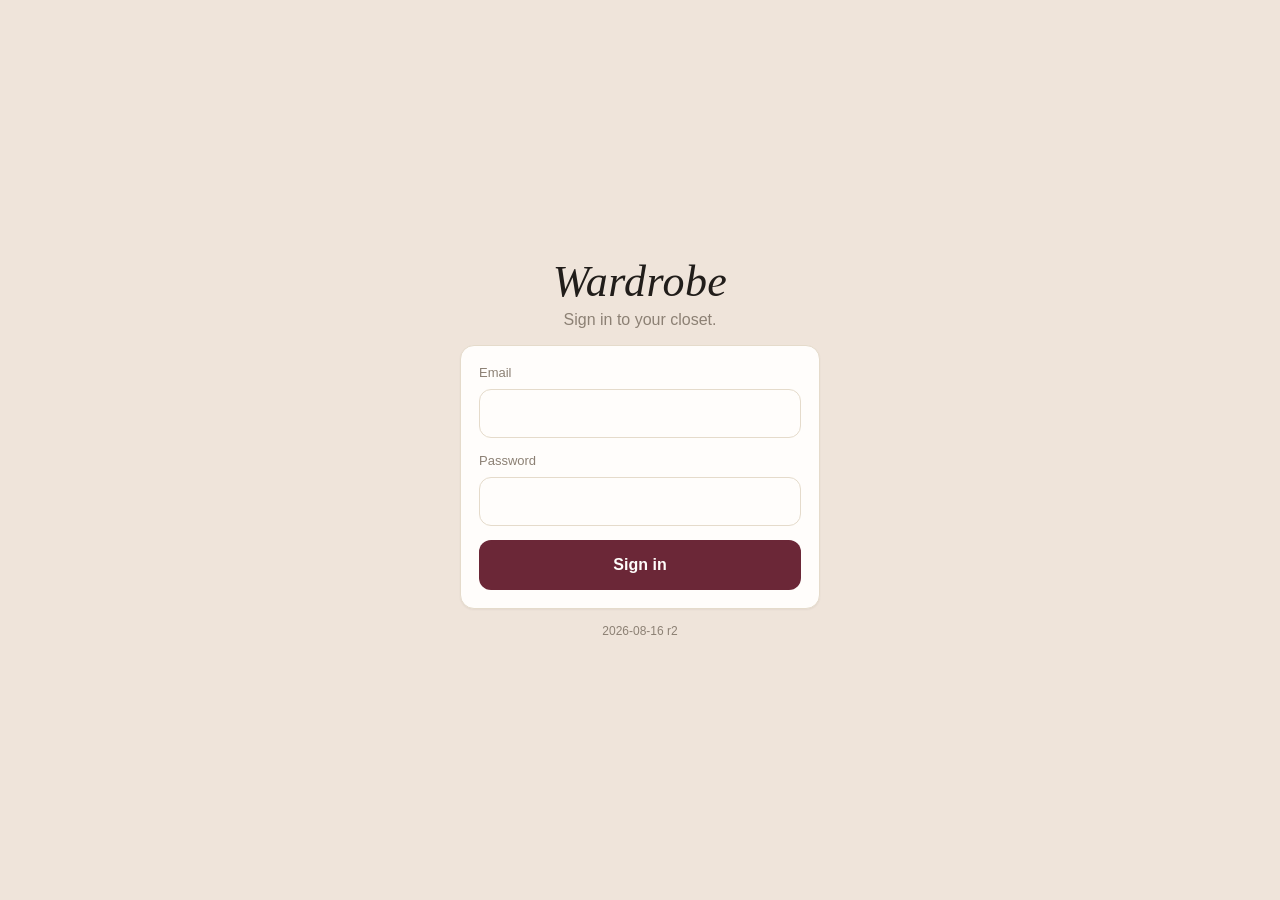
==== index.html @ bb922034 "Put the answer above the question on four more screens The four fixes she picked from the workflow a" ====
<!DOCTYPE html>
<html lang="en">
<head>
<meta charset="utf-8">
<meta name="viewport" content="width=device-width, initial-scale=1, maximum-scale=1, user-scalable=no, viewport-fit=cover">
<meta name="theme-color" content="#f8f4ee" media="(prefers-color-scheme: light)">
<meta name="theme-color" content="#16130f" media="(prefers-color-scheme: dark)">
<meta name="app-version" content="2026-08-16 r2">
<meta name="apple-mobile-web-app-capable" content="yes">
<meta name="apple-mobile-web-app-status-bar-style" content="black-translucent">
<meta name="apple-mobile-web-app-title" content="Wardrobe">
<link rel="manifest" href="manifest.json">
<link rel="apple-touch-icon" href="icon-180.png?v=2026-08-16r2">
<link rel="icon" href="data:image/svg+xml,%3Csvg xmlns='http://www.w3.org/2000/svg' viewBox='0 0 32 32'%3E%3Crect width='32' height='32' rx='7' fill='%236b2737'/%3E%3Cg transform='translate(16 16.4) scale(0.62) translate(-12 -12)'%3E%3Cpath d='M8.2 2.4 3 5.6l2 4.4 2.2-1v12h9.6V9l2.2 1 2-4.4-5.2-3.2a3.3 3.3 0 0 1-7.6 0z' fill='none' stroke='%23fff' stroke-width='1.6' stroke-linejoin='round'/%3E%3C/g%3E%3C/svg%3E">
<title>Wardrobe</title>
<link rel="stylesheet" href="css/styles.css?v=2026-08-16r2">
</head>
<body>

<!-- ===================== LOGIN ===================== -->
<section id="login">
  <div class="box stack">
    <div class="center">
      <h1>Wardrobe</h1>
      <div class="muted">Sign in to your closet.</div>
    </div>
    <form id="loginForm" class="card stack" autocomplete="on">
      <div>
        <label class="fld" for="email">Email</label>
        <input class="inp" id="email" type="email" inputmode="email" autocomplete="username" required>
      </div>
      <div>
        <label class="fld" for="pw">Password</label>
        <input class="inp" id="pw" type="password" autocomplete="current-password" required>
      </div>
      <div id="loginErr" class="err" hidden></div>
      <button class="btn" id="loginBtn" type="submit">Sign in</button>
    </form>
    <div class="center muted" style="font-size:12px"><span class="appver"></span></div>
  </div>
</section>

<!-- ===================== APP ===================== -->
<div id="app" hidden>
  <header class="bar">
    <button id="headerAdd" class="addbtn" aria-label="Add item" hidden>＋</button>
    <h1 id="title">Wardrobe</h1>
    <button id="headerGear" class="gear" aria-label="Settings">⚙</button>
  </header>

  <main class="tabbody">
    <!-- HOME -->
    <section class="screen active" id="tab-home">
      <div id="homeBody"></div>
    </section>

    <!-- CLOSET -->
    <section class="screen" id="tab-closet">
      <div id="closetBody"></div>
    </section>

    <!-- LOOKS -->
    <section class="screen" id="tab-looks">
      <div id="looksBody"></div>
    </section>

    <!-- CALENDAR -->
    <section class="screen" id="tab-calendar">
      <div id="calendarBody"></div>
    </section>

    <!-- CAPSULES -->
    <section class="screen" id="tab-capsules">
      <div id="capsulesBody"></div>
    </section>

    <!-- STATS -->
    <section class="screen" id="tab-stats">
      <div id="statsBody"></div>
    </section>

    <!-- ADD / EDIT ITEM -->
    <section class="screen" id="tab-add">
      <div id="addBody"></div>
    </section>

    <!-- BUILD A LOOK (canvas) -->
    <section class="screen" id="tab-builder">
      <div id="builderBody"></div>
    </section>

    <!-- PLAN THE WEEK -->
    <section class="screen" id="tab-week">
      <div id="weekBody"></div>
    </section>

    <!-- SETTINGS -->
    <section class="screen" id="tab-settings">
      <div id="settingsBody"></div>
    </section>
  </main>

  <!-- grid action bar (shown only when a grid is visible in closet) -->
  <div id="gridBar" hidden>
    <div class="gb-acts">
      <button id="gbMove" title="Move to folder">
        <svg viewBox="0 0 24 24"><path d="M3 7h4l2-3h6l2 3h4v13H3z"/><path d="M3 7v13"/></svg>
      </button>
      <button id="gbEdit" title="Bulk edit">
        <svg viewBox="0 0 24 24"><path d="M11 4H4a2 2 0 0 0-2 2v14a2 2 0 0 0 2 2h14a2 2 0 0 0 2-2v-7"/><path d="M18.5 2.5a2.121 2.121 0 0 1 3 3L12 15l-4 1 1-4 9.5-9.5z"/></svg>
      </button>
      <button id="gbDelete" title="Delete selected">
        <svg viewBox="0 0 24 24"><polyline points="3 6 5 6 21 6"/><path d="M19 6l-1 14H6L5 6"/><path d="M10 11v6M14 11v6"/><path d="M9 6V4h6v2"/></svg>
      </button>
      <button id="gbCapsule" title="Add to capsule">
        <svg viewBox="0 0 24 24"><rect x="3" y="8" width="18" height="12" rx="2"/><path d="M9 8V5h6v3"/><path d="M12 11v6M9 14h6"/></svg>
      </button>
      <!-- Contextual laundry action — only in the Worn tray (→ hamper) and the
           Hamper (→ washed). updateGridBar swaps its icon/title per view. -->
      <button id="gbLaundry" hidden>
        <svg id="gbLaundryToHamper" viewBox="0 0 24 24"><path d="M4 8h16l-1.6 12H5.6z"/><path d="M9 8V5.5a3 3 0 0 1 6 0V8"/><path d="M9.5 12v4M14.5 12v4"/></svg>
        <svg id="gbLaundryWashed" viewBox="0 0 24 24" hidden><circle cx="12" cy="12" r="9"/><path d="M8 12.2l2.7 2.8L16 9"/></svg>
      </button>
      <span id="gbCount" class="gb-count"></span>
    </div>
    <div class="gb-right" style="margin-left:auto">
      <button class="gb-filter" id="gbFilter" title="Filter" hidden>
        <svg viewBox="0 0 24 24"><path d="M22 3H2l8 9.46V19l4 2v-8.54L22 3z"/></svg>
      </button>
      <button id="gbGrid" title="Grid density">
        <svg viewBox="0 0 24 24" fill="none" stroke="currentColor" stroke-width="1.8"><rect x="3" y="3" width="7" height="7" rx="1"/><rect x="14" y="3" width="7" height="7" rx="1"/><rect x="3" y="14" width="7" height="7" rx="1"/><rect x="14" y="14" width="7" height="7" rx="1"/></svg>
      </button>
      <div id="gridPickerPop" hidden>
        <button data-cols="2">2 per row</button>
        <button data-cols="3">3 per row</button>
        <button data-cols="4">4 per row</button>
        <button data-cols="5">5 per row</button>
      </div>
      <button id="gbAll" hidden>All</button>
      <button id="gbSelect">Select</button>
    </div>
  </div>

  <!-- bottom nav -->
  <nav class="tabbar" id="tabbar">
    <button data-tab="home" class="on">
      <svg viewBox="0 0 24 24"><path d="M3 11l9-7 9 7"/><path d="M5 10v9h14v-9"/></svg>
      Home
    </button>
    <button data-tab="closet">
      <svg viewBox="0 0 24 24"><path d="M12 3l-1.5 3L4 9v11h16V9l-6.5-3z"/><path d="M12 6v14"/></svg>
      Closet
    </button>
    <button data-tab="looks">
      <svg viewBox="0 0 24 24"><path d="M7 4l5 3 5-3 2 5-3 1v10H8V10L5 9z"/></svg>
      Looks
    </button>
    <button data-tab="calendar">
      <svg viewBox="0 0 24 24"><rect x="3" y="5" width="18" height="16" rx="2"/><path d="M3 9h18M8 3v4M16 3v4"/></svg>
      Calendar
    </button>
    <button data-tab="capsules">
      <svg viewBox="0 0 24 24"><rect x="3" y="8" width="18" height="12" rx="2"/><path d="M9 8V5h6v3"/></svg>
      Capsules
    </button>
    <button data-tab="stats">
      <svg viewBox="0 0 24 24"><path d="M3 18h4v-7H3z"/><path d="M10 18h4V5h-4z"/><path d="M17 18h4v-4h-4z"/></svg>
      Stats
    </button>
  </nav>
</div>

<div id="toast"></div>

<!-- ===== BULK EDIT SHEET ===== -->
<div id="bulkSheet" hidden>
  <div class="sheet-bg" id="bulkBg"></div>
  <div class="sheet" id="bulkInner"></div>
</div>

<!-- ===== MOVE-TO-FOLDER SHEET ===== -->
<div id="moveSheet" hidden>
  <div class="sheet-bg" id="moveBg"></div>
  <div class="sheet" id="moveInner"></div>
</div>

<!-- ===== QUICK ACTIONS SHEET (long-press tile) ===== -->
<div id="quickActSheet" hidden>
  <div class="sheet-bg" id="qaSheetBg"></div>
  <div class="sheet" id="qaSheetInner">
    <div class="sheet-hdr">
      <div style="width:60px"></div>
      <h2 id="qaTitle" style="font-size:15px;overflow:hidden;text-overflow:ellipsis;white-space:nowrap;max-width:200px"></h2>
      <button class="lnk" id="qaCancel">Cancel</button>
    </div>
    <button class="qa-row" id="qaLog">
      <svg viewBox="0 0 24 24"><rect x="3" y="5" width="18" height="16" rx="2"/><path d="M3 9h18M8 3v4M16 3v4"/></svg>
      Log today's wear
    </button>
    <button class="qa-row" id="qaLogDate">
      <svg viewBox="0 0 24 24"><rect x="3" y="5" width="18" height="16" rx="2"/><path d="M3 9h18M8 3v4M16 3v4"/><path d="M8 14h.01M12 14h.01M16 14h.01"/></svg>
      Log on a date…
    </button>
    <button class="qa-row" id="qaLook">
      <svg viewBox="0 0 24 24"><path d="M3 9l9-7 9 7v11a2 2 0 0 1-2 2H5a2 2 0 0 1-2-2z"/><polyline points="9 22 9 12 15 12 15 22"/></svg>
      Add to a look
    </button>
    <button class="qa-row" id="qaMove">
      <svg viewBox="0 0 24 24"><path d="M22 19a2 2 0 0 1-2 2H4a2 2 0 0 1-2-2V5a2 2 0 0 1 2-2h5l2 3h9a2 2 0 0 1 2 2z"/></svg>
      Move to folder
    </button>
    <div style="height:max(env(safe-area-inset-bottom),16px)"></div>
  </div>
</div>

<!-- ===== ITEM ACTION BAR (photo view) ===== -->
<div id="itemBar" hidden>
  <button id="ibEdit" title="Details">
    <svg viewBox="0 0 24 24"><path d="M11 4H4a2 2 0 0 0-2 2v14a2 2 0 0 0 2 2h14a2 2 0 0 0 2-2v-7"/><path d="M18.5 2.5a2.121 2.121 0 0 1 3 3L12 15l-4 1 1-4 9.5-9.5z"/></svg>
  </button>
  <button id="ibMove" title="Move to folder">
    <svg viewBox="0 0 24 24"><path d="M22 19a2 2 0 0 1-2 2H4a2 2 0 0 1-2-2V5a2 2 0 0 1 2-2h5l2 3h9a2 2 0 0 1 2 2z"/></svg>
  </button>
  <button id="ibLog" title="Log wear">
    <svg viewBox="0 0 24 24"><rect x="3" y="5" width="18" height="16" rx="2"/><path d="M3 9h18M8 3v4M16 3v4"/><path d="M8 14h.01M12 14h.01M16 14h.01"/></svg>
  </button>
  <button id="ibDelete" class="danger" title="Delete">
    <svg viewBox="0 0 24 24"><polyline points="3 6 5 6 21 6"/><path d="M19 6l-1 14H6L5 6"/><path d="M10 11v6M14 11v6"/><path d="M9 6V4h6v2"/></svg>
  </button>
</div>

<!-- ===== WHERE YOU'VE BEEN SHEET =====
     ⚠️ Declared BEFORE #fieldSheet on purpose. Every sheet wrapper is
     z-index 301, so DOM ORDER decides which one stacks on top. When this sat
     after #fieldSheet, tapping "Edit season" from inside it opened the field
     sheet UNDERNEATH — the button looked completely dead. Any sheet that
     hosts a field edit must be declared before #fieldSheet. -->
<div id="whereSheet" hidden>
  <div class="sheet-bg" id="whereBg"></div>
  <div class="sheet" id="whereInner" style="max-height:85vh;overflow-y:auto"></div>
</div>

<!-- ===== LOG WEAR SHEET ===== -->
<div id="logSheet" hidden>
  <div class="sheet-bg" id="logBg"></div>
  <div class="sheet" id="logInner"></div>
</div>

<!-- ===== STATS FILTER SHEET ===== -->
<div id="statsFilterSheet" hidden>
  <div class="sheet-bg" id="statsFilterBg"></div>
  <div class="sheet" id="statsFilterInner" style="max-height:80vh;overflow-y:auto"></div>
</div>

<!-- ===== UNIFIED FILTER SHEET ===== -->
<div id="filterSheet" hidden>
  <div class="sheet-bg" id="filterSheetBg"></div>
  <div class="sheet" id="filterSheetInner" style="max-height:85vh;overflow-y:auto"></div>
</div>

<div id="statsRangeSheet" hidden>
  <div class="sheet-bg" id="statsRangeBg"></div>
  <div class="sheet" id="statsRangeInner" style="max-height:80vh;overflow-y:auto"></div>
</div>

<!-- ===== FIELD EDIT SHEET =====
     ⚠️ GENUINELY LAST AMONG SHEETS. It was declared 5th of 9 until 2026-08-13,
     directly under a comment claiming it was last — four sheets (log, stats
     filter, filter, stats range) followed it. Verified by hit-testing with two
     sheets open: #logSheet painted OVER #fieldSheet, because every wrapper
     stacks equally and later DOM order wins.

     Nothing was visibly broken, but only by accident: the one live path that
     crosses this boundary — the rack's "wrong formality" / "wrong season"
     answers in js/20-rack.js — calls hideSheet("logSheet") before openFieldEdit.
     Delete that line, or add a field edit to any of the other three sheets, and
     you reproduce the 2026-07-25 r19 bug that cost a day of "the button does
     nothing". Any sheet hosting a field edit goes ABOVE this one. -->
<div id="fieldSheet" hidden>
  <div class="sheet-bg" id="fieldBg"></div>
  <div class="sheet" id="fieldInner"></div>
</div>

<script src="js/01-config.js?v=2026-08-16r2"></script>
<script src="js/02-api.js?v=2026-08-16r2"></script>
<script src="js/03-state.js?v=2026-08-16r2"></script>
<script src="js/04-laundry.js?v=2026-08-16r2"></script>
<script src="js/05-dom.js?v=2026-08-16r2"></script>
<script src="js/06-home.js?v=2026-08-16r2"></script>
<script src="js/07-closet.js?v=2026-08-16r2"></script>
<script src="js/08-trip-mode.js?v=2026-08-16r2"></script>
<script src="js/09-item-detail.js?v=2026-08-16r2"></script>
<script src="js/10-search.js?v=2026-08-16r2"></script>
<script src="js/11-add-item.js?v=2026-08-16r2"></script>
<script src="js/12-looks.js?v=2026-08-16r2"></script>
<script src="js/13-grid-bar.js?v=2026-08-16r2"></script>
<script src="js/14-calendar.js?v=2026-08-16r2"></script>
<script src="js/15-stats.js?v=2026-08-16r2"></script>
<script src="js/16-capsules.js?v=2026-08-16r2"></script>
<script src="js/17-builder.js?v=2026-08-16r2"></script>
<script src="js/18-weather.js?v=2026-08-16r2"></script>
<script src="js/19-wiring.js?v=2026-08-16r2"></script>
<script src="js/20-rack.js?v=2026-08-16r2"></script>
<script src="js/21-pack.js?v=2026-08-16r2"></script>
<script src="js/22-wear-detail.js?v=2026-08-16r2"></script>
<script src="js/23-boot.js?v=2026-08-16r2"></script>
</body>
</html>
---- css/styles.css ----
/* ---------- design tokens ---------- */
  :root {
    --bg: #f8f4ee;
    /* --bg as a bare RGB triplet, for the translucent fixed/sticky chrome
       (header, tab bar, sheets, action bars) which needs var(--bg)'s colour at
       its own per-element alpha. These were hardcoded rgba(248,244,238,.xx)
       literals until 2026-07-22 — light-mode --bg spelled out — so the chrome
       stayed beige in dark mode while --ink flipped to cream, leaving cream
       text on a beige header. Keep this in sync with --bg in every theme. */
    --chrome-rgb: 248,244,238;
    --surface: #fffdfb;
    --ink: #211d1a;
    --text: #211d1a;            /* alias of --ink; older styles reference --text */
    --muted: #8c8074;
    --line: #e5dbcb;
    --accent: #6b2737;          /* deep oxblood, editorial */
    --accent-soft: #f2e4e1;
    /* Text/icon colour for anything filled with --accent. Flips dark in dark mode,
       where --accent lightens — cream on the light accent is ~2.3:1. */
    --on-accent: #fffdfb;
    --gold: #a97e3c;            /* supporting warm gold */
    --gold-soft: #f3ead6;
    --surface2: #f7f1e8;        /* subtle raised panel (sheet expands) */
    --panel: #f5efe4;           /* thumbnails / photo wells */
    --panel2: #efe4da;          /* segmented / section headers */
    --grabber: #d8cdbb;         /* sheet grabber pill */
    --bg2: #f1ebe1;             /* chip fill */
    --shadow-sm: 0 1px 2px rgba(33,29,26,.05);
    --shadow-md: 0 4px 16px rgba(33,29,26,.08);
    /* Display serif for headings. System-only by design: a webfont would mean an
       external asset + a third-party request on every load (see CLAUDE.md's
       single-file rule). Georgia ships on every Apple/Windows device. */
    --serif: Georgia, 'Times New Roman', serif;
    --hdr-h: calc(52px + env(safe-area-inset-top));  /* app header height — sticky toolbars sit below it */
    --danger: #a13d2b;
    --radius: 14px;
    --nav-h: 64px;
    /* Deliberately 0, not env(safe-area-inset-bottom). Her call: flush, no
       home-indicator clearance.

       NB the original r2 note here claimed the bottom inset was what floated
       the tab bar off the screen edge. That was wrong — on-device numbers
       (r4 readout) showed the bottom inset is 34 while the bar sat 59 short,
       and the bar was flush to the layout viewport the whole time. The gap
       is an iOS 26 viewport bug, not this token. See the tab-bar gap note in
       CLAUDE.md before touching anything bottom-anchored. */
    --safe-b: 0px;
    /* type scale — use these for new UI instead of ad-hoc px sizes */
    --fs-xs: 12px;   /* captions, chip text, sub-labels */
    --fs-sm: 13px;   /* secondary text, counts */
    --fs-base: 15px; /* body / row text */
    --fs-md: 17px;   /* row titles, sheet headers */
    --fs-lg: 22px;   /* section headers */
    --fs-xl: 28px;   /* KPI numbers */
    /* spacing scale */
    --sp-1: 4px; --sp-2: 8px; --sp-3: 12px; --sp-4: 16px; --sp-5: 24px;
  }
  @media (prefers-color-scheme: dark) {
    :root {
      --bg: #16130f;
      --chrome-rgb: 22,19,15;
      --surface: #211c16;
      --ink: #ece4d8;
      --text: #ece4d8;
      --muted: #a1978a;
      --line: #362f26;
      --accent: #c07f8c;        /* lightened oxblood for dark bg */
      --accent-soft: #382a2d;
      --on-accent: #1a1512;
      --gold: #c9a45c;
      --gold-soft: #37301f;
      --danger: #d9705c;
      --surface2: #2a2419;
      --panel: #2b2519;
      --panel2: #322b1f;
      --grabber: #4a4235;
      --bg2: #2a2419;
    }
    img, .item-photo:not(.empty), .gphoto, .cthumb, .sthumb, .tdl-minith, .tm-thumb, .cc-cell { filter: brightness(.94); }
  }
  /* ---------- sage theme (user-selectable) ---------- */
  html[data-theme="sage"] {
    --bg: #f3f5ee;
    --chrome-rgb: 243,245,238;
    --surface: #fdfefb;
    --ink: #232a20;
    --text: #232a20;
    --muted: #7c8574;
    --line: #dde3d3;
    --accent: #768c66;         /* soft sage green */
    --accent-soft: #e9eee1;
    --gold: #9c8a45;
    --gold-soft: #eef0df;
    --danger: #a13d2b;
    --surface2: #eef1e7;
    --panel: #eaeee1;
    --panel2: #e3e8d8;
    --grabber: #cbd3bd;
    --bg2: #ebefe2;
  }
  @media (prefers-color-scheme: dark) {
    html[data-theme="sage"] {
      --bg: #12150f;
      --chrome-rgb: 18,21,15;
      --surface: #1c2016;
      --ink: #e6ebdb;
      --text: #e6ebdb;
      --muted: #97a086;
      --line: #2f3527;
      --accent: #9cbb8e;
      --accent-soft: #2a3324;
      --gold: #c9a45c;
      --gold-soft: #2f331d;
      --danger: #d9705c;
      --surface2: #262b1c;
      --panel: #262b1c;
      --panel2: #2d3322;
      --grabber: #464d3a;
      --bg2: #262b1c;
    }
  }
  * { box-sizing: border-box; -webkit-tap-highlight-color: transparent; }
  html, body { margin: 0; height: 100%; overflow-x: hidden; max-width: 100%; }
  /* No accidental text selection / iOS long-press callout on chrome; inputs stay selectable. */
  body { -webkit-user-select: none; user-select: none; -webkit-touch-callout: none; }
  input, textarea, select, [contenteditable="true"] { -webkit-user-select: text; user-select: text; }
  body {
    background: var(--bg);
    color: var(--ink);
    font: 16px/1.45 -apple-system, BlinkMacSystemFont, "Segoe UI", Roboto, Helvetica, Arial, sans-serif;
    overscroll-behavior-y: none;
    -webkit-font-smoothing: antialiased;
    /* stop double-tap-to-zoom + accidental pinch-driven horizontal scroll */
    touch-action: manipulation;
  }
  h1, h2, h3 { margin: 0; font-weight: 600; }
  button { font: inherit; color: inherit; cursor: pointer; border: none; background: none; }
  .muted { color: var(--muted); }
  .center { text-align: center; }

  /* ---------- login ---------- */
  #login { display: none; min-height: 100%; align-items: center; justify-content: center; padding: 24px; }
  #login.active { display: flex; }
  #login .box { width: 100%; max-width: 360px; }
  #login h1 { font: 500 44px/1 var(--serif); letter-spacing: .01em; font-style: italic; margin-bottom: 4px; }
  .stack > * + * { margin-top: 14px; }
  .card { background: var(--surface); border: 1px solid var(--line); border-radius: var(--radius); padding: 18px; box-shadow: 0 1px 2px rgba(33,29,26,.05); }
  .theme-opt { flex: 1; display: flex; align-items: center; gap: 9px; padding: 12px 14px; border-radius: 12px;
    border: 1px solid var(--line); background: var(--surface); color: var(--text); font-size: 15px; font-weight: 600;
    transition: transform .1s ease, border-color .1s ease; }
  .theme-opt:active { transform: scale(.98); }
  .theme-opt.on { border-color: var(--accent); box-shadow: 0 0 0 1px var(--accent) inset; }
  .theme-sw { width: 22px; height: 22px; border-radius: 999px; flex: none; box-shadow: 0 1px 2px rgba(0,0,0,.18); }
  .fld { display: block; font-size: 13px; color: var(--muted); margin-bottom: 6px; }
  .inp {
    width: 100%; padding: 12px 14px; border: 1px solid var(--line);
    border-radius: 12px; font: inherit; background: var(--surface); color: var(--ink);
  }
  .inp:focus { outline: none; border-color: var(--accent); }
  /* keyboard-only focus ring (doesn't show on touch/mouse taps) */
  button:focus-visible, a:focus-visible, [tabindex]:focus-visible, .inp:focus-visible {
    outline: 2px solid var(--accent); outline-offset: 2px; border-radius: 8px; }
  .btn {
    width: 100%; padding: 13px; border-radius: 12px; background: var(--accent);
    color: var(--on-accent); font-weight: 600; text-align: center;
  }
  .btn:disabled { opacity: .6; }
  .btn-sec {
    width: 100%; padding: 13px; border-radius: 12px; background: var(--surface);
    color: var(--text); font-weight: 600; text-align: center; border: 1px solid var(--line);
  }
  .icon-btn {
    width: 44px; height: 44px; border-radius: 999px; border: 1px solid var(--line);
    background: var(--surface); display: flex; align-items: center; justify-content: center;
  }
  .icon-btn:disabled { opacity: .3; }
  .icon-btn svg { width: 22px; height: 22px; stroke: var(--text); stroke-width: 2; fill: none; }
  .err { color: var(--danger); font-size: 13.5px; }

  /* ---------- app shell ---------- */
  [hidden] { display: none !important; }
  #app[hidden] { display: none; }
  .bar {
    position: sticky; top: 0; z-index: 10;
    display: flex; align-items: center; justify-content: center;
    height: var(--hdr-h); padding: env(safe-area-inset-top) 14px 0;
    background: rgba(var(--chrome-rgb),.92); backdrop-filter: blur(8px);
    border-bottom: 1px solid var(--line);
  }
  .bar h1 { font: italic 500 19px/1 var(--serif); letter-spacing: .01em; }
  /* absolute icons sit in the visible bar area, below the status-bar inset */
  .bar .gear {
    position: absolute; right: 12px; top: calc(50% + env(safe-area-inset-top) / 2); transform: translateY(-50%);
    font-size: 19px; color: var(--muted); width: 34px; height: 34px;
  }
  .ver { position: absolute; left: 12px; top: calc(50% + env(safe-area-inset-top) / 2); transform: translateY(-50%); font-size: 10px; color: var(--muted); }

  .tabbody { padding-bottom: calc(var(--nav-h) + var(--safe-b)); }
  .screen { display: none; }
  .screen.active { display: block; animation: screenIn .18s ease; }
  @keyframes screenIn { from { opacity: 0; transform: translateY(4px); } to { opacity: 1; transform: none; } }

  /* ---------- home launcher ---------- */
  .launch {
    display: grid; grid-template-columns: 1fr 1fr; gap: 16px;
    padding: 24px 18px 8px;
  }
  .tile {
    display: flex; flex-direction: column; align-items: center; justify-content: center;
    gap: 12px; padding: 26px 14px; border-radius: var(--radius);
    background: var(--surface); border: 1px solid var(--line);
    box-shadow: 0 1px 2px rgba(33,29,26,.05);
    transition: transform .08s ease, background .12s ease;
  }
  .tile:active { transform: scale(.97); background: var(--accent-soft); }
  .tile svg { width: 46px; height: 46px; stroke: var(--accent); stroke-width: 1.6; fill: none; }
  .tile .tlabel { font-size: 14.5px; font-weight: 600; letter-spacing: .01em; }
  .tile .tsub { font-size: 12px; color: var(--muted); margin-top: -6px; }
  .tile.wide { grid-column: 1 / -1; }
  /* Home nav strip (2026-08-14) — replaces the .launch grid, which duplicated
     the tab bar for 533px. One scrollable row; the count is the only thing the
     tiles carried that the tab bar doesn't. .launch/.tile stay defined: the
     builder and Add screens still use tile styling, and keeping them makes the
     grid a one-line revert if she wants it back. */
  .hnav {
    display: flex; gap: 8px; padding: 14px 16px 4px;
    overflow-x: auto; scrollbar-width: none; -webkit-overflow-scrolling: touch;
    /* The row is wider than the phone by design. Without this the last chip is
       sliced clean in half at the edge, which reads as a broken layout rather
       than as "there is more this way" (seen 2026-08-14 r2). Masked rather than
       painted so it works on both themes with no literal colour. */
    -webkit-mask-image: linear-gradient(to right, #000 calc(100% - 28px), transparent);
    mask-image: linear-gradient(to right, #000 calc(100% - 28px), transparent);
  }
  .hnav::-webkit-scrollbar { display: none; }
  .hnav-chip {
    display: inline-flex; align-items: center; gap: 6px; flex: 0 0 auto;
    padding: 8px 13px; border-radius: 999px;
    background: var(--surface); border: 1px solid var(--line);
    font-size: 13.5px; color: var(--ink); white-space: nowrap;
    transition: transform .08s ease, background .12s ease;
  }
  .hnav-chip:active { transform: scale(.97); background: var(--accent-soft); }
  .hnav-chip b { font-weight: 600; color: var(--muted); font-variant-numeric: tabular-nums; }
  /* One piece's controls are ONE cluster (2026-08-14 r2). Rendered as loose
     chips at a 1px gap they read as three separate buttons, and the conditional
     ✕ looked like it belonged to whatever chip it happened to wrap next to. */
  .sg-piece {
    display: inline-flex; align-items: center; gap: 2px; flex: 0 0 auto;
    background: var(--panel); border-radius: 999px; padding: 3px;
  }
  .sg-piece .cap-chip { border-color: transparent; background: var(--surface); }
  .sg-piece .cap-chip.on { border-color: var(--accent); }
  /* V3: "logged today" acknowledgment row on Home (replaces the CTA once logged) */
  .logged-row { display: flex; align-items: center; gap: 8px; width: calc(100% - 32px);
    margin: 12px 16px 0; padding: 12px 14px;
    border-radius: 14px; background: var(--accent-soft); color: var(--ink);
    font-size: 14.5px; font-weight: 500; text-align: left; }
  .logged-row .lr-check { color: var(--accent); font-weight: 700; flex: none; }
  .logged-row .lr-text { flex: 1; min-width: 0; overflow: hidden; text-overflow: ellipsis; white-space: nowrap; }
  .logged-row .lr-plus { flex: none; color: var(--accent); font-size: 18px; font-weight: 600; }

  /* ---------- placeholder screens ---------- */
  .placeholder {
    display: flex; flex-direction: column; align-items: center; justify-content: center;
    gap: 10px; text-align: center; padding: 80px 32px; color: var(--muted);
  }
  .placeholder .pi { width: 50px; height: 50px; stroke: var(--muted); stroke-width: 1.4; fill: none; margin-bottom: 4px; }
  .placeholder b { font: 500 19px/1.3 var(--serif); color: var(--ink); }

  /* ---------- bottom nav ---------- */
  .tabbar {
    position: fixed; left: 0; right: 0; bottom: 0; z-index: 20;
    display: grid; grid-template-columns: repeat(6, 1fr);
    height: calc(var(--nav-h) + var(--safe-b)); padding-bottom: var(--safe-b);
    background: rgba(var(--chrome-rgb),.94); backdrop-filter: blur(8px);
    border-top: 1px solid var(--line);
  }
  .tabbar button {
    display: flex; flex-direction: column; align-items: center; justify-content: center; gap: 3px;
    color: var(--muted); font-size: 10.5px;
  }
  .tabbar button svg { width: 23px; height: 23px; stroke: currentColor; stroke-width: 1.75; fill: none; transition: transform .15s ease; }
  .tabbar button.on { color: var(--accent); }
  .tabbar button.on svg { transform: translateY(-1px) scale(1.06); }
  .tabbar button:active svg { transform: scale(.9); }

  /* ---------- misc ---------- */
  .spin { width: 26px; height: 26px; margin: 60px auto; border: 3px solid var(--line);
    border-top-color: var(--accent); border-radius: 50%; animation: sp .8s linear infinite; }
  @keyframes sp { to { transform: rotate(360deg); } }
  /* ---------- skeleton loading ---------- */
  .sk { position: relative; overflow: hidden; background: var(--panel); border-radius: 10px; }
  .sk::after { content: ""; position: absolute; inset: 0; transform: translateX(-100%);
    background: linear-gradient(90deg, transparent, rgba(255,255,255,.35), transparent);
    animation: skshimmer 1.3s infinite; }
  @media (prefers-color-scheme: dark) { .sk::after { background: linear-gradient(90deg, transparent, rgba(255,255,255,.06), transparent); } }
  @keyframes skshimmer { 100% { transform: translateX(100%); } }
  .sk-list { padding: 8px 14px; }
  .sk-row { display: flex; align-items: center; gap: 14px; padding: 12px 2px; border-bottom: 1px solid var(--line); }
  .sk-thumb { width: 64px; height: 64px; flex: none; border-radius: 10px; }
  .sk-lines { flex: 1; }
  .sk-line { height: 13px; border-radius: 6px; }
  .sk-line.short { width: 45%; margin-top: 9px; height: 11px; }
  /* ---------- primary-button press feedback ---------- */
  .btn, .btn-sec, .cap-newbtn, .cap-plan, .rv-confirm, .rv-set, .rv-skip, .rv-edit,
  .sheet-action-btn, .cal-make-look-btn, .review-cta { transition: transform .1s ease, filter .1s ease; }
  .btn:active, .btn-sec:active, .cap-newbtn:active, .cap-plan:active, .rv-confirm:active,
  .rv-set:active, .rv-skip:active, .rv-edit:active, .sheet-action-btn:active,
  .cal-make-look-btn:active, .review-cta:active { transform: scale(.98); filter: brightness(.97); }
  #toast {
    position: fixed; left: 50%; bottom: calc(var(--nav-h) + 18px + var(--safe-b));
    transform: translateX(-50%) translateY(20px);
    background: var(--ink); color: var(--bg); padding: 10px 16px; border-radius: 999px;
    font-size: 13.5px; opacity: 0; pointer-events: none; transition: all .2s ease; z-index: 50;
    max-width: 90vw;
  }
  #toast.show { opacity: 1; transform: translateX(-50%) translateY(0); }
  /* Only the chips are ever tappable. The pill itself must stay transparent to
     taps — it overlays bottom-fixed controls (the stats Most/Least toggle sits
     in the same band) and a dead tap there reads as a broken button. */
  /* Chip fill is a tint of the toast's TEXT colour, so it reads on the pill in
     both themes (the pill is --ink, which flips light/dark). */
  .toast-chip { display:inline-block; margin-left:10px; padding:3px 9px; background:rgba(255,255,255,.22);
    background:color-mix(in srgb, var(--bg) 24%, transparent); border-radius:999px; font-size:12.5px; font-weight:600; pointer-events: auto; }
  /* width is REQUIRED, not decorative: a <button> sizes to its content no matter
     what `display` says, so this rule rendered the app's primary action as a
     181px stub in a 390px column (2026-07-26). Same for .logged-row below.
     `calc(100% - 32px)` matches the 16px side margins — the idiom .otd-row and
     .td-laun already use. Any new full-width BUTTON needs it; .btn/.btn-sec/
     .sheet-action-btn already set width:100% and are fine. */
  .log-cta { display:block; width:calc(100% - 32px); margin:12px 16px 0; padding:14px; background:var(--accent); color:var(--on-accent); border-radius:14px; font-size:16px; font-weight:600; text-align:center; box-shadow:0 3px 10px rgba(107,39,55,.22); transition: transform .1s ease; }
  .log-cta:active { transform: scale(.98); }
  /* Home laundry row: previous-day confirm strip / "done laundry?" prompt */
  .laun-row { margin: 12px 16px 0; padding: 10px 12px; background: var(--bg); border: 1px solid var(--line); border-radius: 14px; text-align: left; }
  /* trip mode: Home dashboard */
  .trip-dash { margin: 12px 16px 4px; border: 1px solid var(--line); border-radius: 16px; overflow: hidden; }
  .trip-dash .td-banner { display: flex; align-items: center; gap: 10px; padding: 12px 14px; background: var(--accent-soft); }
  .trip-dash .td-title { flex: 1; min-width: 0; }
  .trip-dash .td-name { font-size: 15px; font-weight: 700; color: var(--accent); overflow: hidden; text-overflow: ellipsis; white-space: nowrap; }
  .trip-dash .td-sub { font-size: 12.5px; color: var(--accent); opacity: .8; }
  .trip-dash .td-wx { flex: none; font-size: 13px; color: var(--accent); font-weight: 600; white-space: nowrap; }
  .trip-dash .td-plan { padding: 10px 14px 2px; }
  .trip-dash .td-plan-lbl { font-size: 12px; font-weight: 700; letter-spacing: .04em; text-transform: uppercase; color: var(--muted); margin-bottom: 8px; }
  .td-look { display: flex; align-items: center; gap: 10px; padding: 6px 0; width: 100%; text-align: left; }
  .td-look .tdl-collage { width: 56px; flex: none; }
  .td-look .tdl-name { flex: 1; min-width: 0; font-size: 14px; font-weight: 600; overflow: hidden; text-overflow: ellipsis; white-space: nowrap; }
  .td-look .tdl-wore { flex: none; font-size: 13px; font-weight: 600; color: var(--accent); padding: 6px 12px; border: 1px solid var(--accent); border-radius: 18px; }
  .td-look .tdl-worn { flex: none; font-size: 13px; font-weight: 600; color: #2f9e5e; }
  /* The pack's own outfit on the dash: a 2x2 of its pieces inside the same
     56px box. Its own size class — never size a thumb by its container. */
  .td-look .tdl-mini { display: grid; grid-template-columns: 26px 26px; gap: 4px; }
  .tdl-minith { width: 26px; height: 26px; border-radius: 6px; background-color: var(--panel);
    background-size: contain; background-position: center; background-repeat: no-repeat; }
  .trip-dash .td-chips { display: flex; gap: 8px; flex-wrap: wrap; padding: 10px 14px 12px; }
  .trip-dash .td-laun { display: flex; align-items: center; gap: 8px; width: calc(100% - 28px); margin: 0 14px; padding: 9px 12px; background: var(--bg); border: 1px solid var(--line); border-radius: 12px; font-size: 13.5px; text-align: left; }
  /* Same primary button as Home's .log-cta, at the dash's own 14px gutter
     (⚠️ a full-width <button> needs an explicit width — display:block is not
     enough; see the .log-cta note above). */
  .trip-dash .td-ask { display: block; width: calc(100% - 28px); margin: 10px 14px 0; padding: 13px; background: var(--accent); color: var(--on-accent); border-radius: 14px; font-size: 16px; font-weight: 600; text-align: center; box-shadow: 0 3px 10px rgba(107,39,55,.22); transition: transform .1s ease; }
  .trip-dash .td-ask:active { transform: scale(.98); }
  .td-days { display: flex; gap: 8px; overflow-x: auto; -webkit-overflow-scrolling: touch; padding: 2px 14px 12px; scrollbar-width: none; }
  .td-days::-webkit-scrollbar { display: none; }
  .td-day { flex: none; min-width: 52px; padding: 7px 8px; border: 1px solid var(--line); border-radius: 12px; text-align: center; font-size: 11.5px; color: var(--muted); }
  .td-day .d { font-weight: 700; color: var(--ink, #222); font-size: 12.5px; }
  .td-day.today { border-color: var(--accent); }
  /* trip-mode offer banner (auto-derived from capsule dates, dismissable) */
  .trip-offer { display: flex; align-items: center; gap: 10px; margin: 12px 16px 0; padding: 12px 14px; background: var(--accent-soft); border-radius: 14px; }
  .trip-offer .to-t { flex: 1; min-width: 0; font-size: 14px; font-weight: 600; color: var(--accent); text-align: left; }
  .laun-hdr { display: flex; align-items: center; justify-content: space-between; gap: 8px; font-size: 13px; font-weight: 600; }
  .laun-ok { flex: none; color: var(--accent); font-size: 13px; font-weight: 600; background: none; border: none; padding: 4px 0 4px 8px; }
  /* touch-action pins these strips to sideways panning — without it a swipe that
     starts on the strip scrolls the PAGE up/down instead of the strip. */
  .laun-items { display: flex; gap: 10px; overflow-x: auto; padding: 10px 2px 2px; -webkit-overflow-scrolling: touch;
    touch-action: pan-x; overscroll-behavior-x: contain; scrollbar-width: none; }
  .laun-items::-webkit-scrollbar { display: none; }
  .laun-it { position: relative; flex: none; background: none; border: none; padding: 0; }
  .laun-it .cthumb { width: 56px; height: 56px; }
  .laun-ic { position: absolute; right: -4px; bottom: -4px; font-size: 13px; background: var(--bg); border: 1px solid var(--line); border-radius: 8px; padding: 1px 4px; line-height: 1.3; }
  .laun-sub { font-size: 11px; color: var(--muted); margin-top: 6px; }

  /* ---------- header add button ---------- */
  .addbtn { position: absolute; left: 10px; top: calc(50% + env(safe-area-inset-top) / 2); transform: translateY(-50%);
    font-size: 26px; color: var(--accent); width: 36px; height: 36px; line-height: 1; }
  .addbtn[hidden] { display: none; }

  /* ---------- closet toolbar + lens ---------- */
  .cltoolbar { display: flex; align-items: center; gap: 8px; padding: 12px 14px 6px;
    position: sticky; top: var(--hdr-h); z-index: 9;
    background: rgba(var(--chrome-rgb),.92); backdrop-filter: blur(8px); }
  .clback, .clsearch { width: 44px; height: 44px; margin: -5px 0; display: flex; align-items: center; justify-content: center; color: var(--ink); }
  .clback svg, .clsearch svg { width: 22px; height: 22px; stroke: currentColor; stroke-width: 1.8; fill: none; }
  .cltitle { flex: 1; font-size: 15px; font-weight: 600; }
  /* Tab-root toolbar: no back button and no title (the app header already names
     the screen), so it's a bare action row — push it right. Drill-in toolbars
     keep the default layout, where .cltitle's flex:1 does the spacing. */
  .cltoolbar.tb-root { justify-content: flex-end; padding-top: 8px; }
  /* ⚠️ Do NOT fold the .lens switcher into this row to save vertical space —
     it was tried and measured on 2026-07-26 and it does not fit: the closet
     lens needs 279px and the action icons 136px, i.e. 451px in a 390px row, so
     "All" disappears behind a horizontal scroll (worse with a filter badge and
     its clear ✕). Hiding a lens option contradicts recognition-over-recall. */
  /* L8: more lenses than fit at flex:1 (Formality/Season/Context/Capsule/Liked/Recent/
     All/Archived) — scroll horizontally instead of shrinking labels. */
  .lens { display: flex; gap: 4px; margin: 2px 14px 8px; background: var(--panel); border-radius: 11px;
    padding: 3px; overflow-x: auto; -webkit-overflow-scrolling: touch; scrollbar-width: none; }
  .lens::-webkit-scrollbar { display: none; }
  .lens button { flex: none; padding: 7px 12px; border-radius: 9px; font-size: 12.5px; color: var(--muted); font-weight: 600; white-space: nowrap; }
  .lens button.on { background: var(--surface); color: var(--ink); box-shadow: 0 1px 3px rgba(0,0,0,.08); }
  .cl-capbtn { display: flex; align-items: center; gap: 7px; margin: 0 14px 10px; padding: 9px 12px;
    width: calc(100% - 28px); border: 1px solid var(--line); border-radius: 11px; background: var(--surface);
    color: var(--accent); font-size: 13.5px; font-weight: 600; }
  .cl-capbtn svg { width: 16px; height: 16px; stroke: currentColor; stroke-width: 1.9; fill: none; }
  /* Closet-root shelf nav — the rack / hamper / worn tray / capsule scope as one
     scrollable row instead of four stacked full-width buttons (2026-08-16). Same
     shape and the same edge mask as .hnav, which replaced Home's launcher grid
     for exactly the same reason: four destinations do not need four rows.
     ⚠️ .cl-capbtn is deliberately KEPT — the capsule-scoped closet and the
     laundry sheet still use it, and it makes this a one-line revert. */
  .clnav {
    display: flex; gap: 8px; padding: 10px 16px 4px;
    overflow-x: auto; scrollbar-width: none; -webkit-overflow-scrolling: touch;
    -webkit-mask-image: linear-gradient(to right, #000 calc(100% - 28px), transparent);
    mask-image: linear-gradient(to right, #000 calc(100% - 28px), transparent);
  }
  .clnav::-webkit-scrollbar { display: none; }
  .clnav-chip {
    display: inline-flex; align-items: center; gap: 6px; flex: 0 0 auto;
    padding: 8px 13px; border-radius: 999px;
    background: var(--surface); border: 1px solid var(--line);
    font-size: 13.5px; font-weight: 600; color: var(--accent); white-space: nowrap;
    transition: transform .08s ease, background .12s ease;
  }
  .clnav-chip:active { transform: scale(.97); background: var(--accent-soft); }

  /* ---------- folder rows ---------- */
  .frows { padding: 0 14px 16px; }
  .frow { display: flex; align-items: center; gap: 14px; width: 100%; text-align: left;
    padding: 12px 2px; border-bottom: 1px solid var(--line); transition: background .1s ease; }
  .frow:active { background: var(--accent-soft); }
  .cthumb { width: 64px; height: 64px; flex: none; border-radius: 10px; background: var(--panel) center/contain no-repeat; box-shadow: 0 1px 3px rgba(33,29,26,.08); }
  .cthumb.empty { display: flex; align-items: center; justify-content: center; background-color: var(--panel); }
  .cthumb.empty svg { width: 30px; height: 30px; stroke: var(--line); stroke-width: 1.5; fill: none; }
  /* Small list thumb. ⚠️ Exists because .cthumb is a FIXED 64px — wrapping it in
     a narrower box does not shrink it, it overflows and lands on top of the text
     beside it. That bug shipped twice (the Tomorrow strip in 2026-07-21, then
     the month review + wear panel in r5). Never size a thumb by its container;
     give it a class. */
  .sthumb { width: 44px; height: 44px; flex: none; border-radius: 9px; background: var(--panel) center/contain no-repeat; box-shadow: 0 1px 3px rgba(33,29,26,.08); }
  .sthumb.empty { display: flex; align-items: center; justify-content: center; background-color: var(--panel); }
  .sthumb.empty svg { width: 22px; height: 22px; stroke: var(--line); stroke-width: 1.5; fill: none; }

  /* The suggester's layer / shirt picker (2026-08-10 r4). A horizontal strip of
     REAL pieces, because the whole point is naming the one she wants instead of
     accepting a random draw. Blocked pieces render dimmed with their reason and
     stay tappable — the rules are the engine's guesses, the choice is hers. */
  .sg-pick { margin: 10px 0 2px; padding: 10px; border: 1px solid var(--line); border-radius: 12px; background: var(--panel); }
  .sg-pick-hdr { display: flex; align-items: center; justify-content: space-between; gap: 10px; font-size: 12px; font-weight: 600; margin-bottom: 8px; }
  .sg-pick-row { display: flex; gap: 8px; overflow-x: auto; padding-bottom: 4px; -webkit-overflow-scrolling: touch; }
  .sg-pick-tile { flex: none; width: 64px; background: none; border: 0; padding: 0; display: flex; flex-direction: column; align-items: center; gap: 3px; cursor: pointer; }
  .sg-pick-tile.dim { opacity: .5; }
  .sg-pick-nm { font-size: 10px; line-height: 1.2; text-align: center; color: var(--ink); overflow: hidden; display: -webkit-box; -webkit-line-clamp: 2; -webkit-box-orient: vertical; }
  .sg-pick-why { font-size: 9.5px; line-height: 1.2; text-align: center; color: var(--accent); font-weight: 600; }
  .sg-pick-more { font-size: 12px; font-weight: 600; color: var(--accent); padding: 6px 0 0; }
  .sg-pick-note { font-size: 11px; color: var(--muted); padding-top: 6px; line-height: 1.35; }
  .tm-strip { display: flex; gap: 6px; flex-wrap: wrap; align-items: center; }
  .tm-thumb { width: 48px; height: 48px; flex: none; border-radius: 8px; background: var(--panel) center/contain no-repeat; }
  .tm-thumb.empty { display: flex; align-items: center; justify-content: center; background-color: var(--panel); }
  .tm-thumb.empty svg { width: 22px; height: 22px; stroke: var(--line); stroke-width: 1.5; fill: none; }
  .fmeta { flex: 1; min-width: 0; }
  .fname { font-size: 17px; font-weight: 600; }
  .fname.big { font: 600 23px/1.25 var(--serif); }
  .fcount { font-size: 13.5px; color: var(--muted); margin-top: 2px; }
  .chev { width: 18px; height: 18px; flex: none; stroke: var(--muted); stroke-width: 1.75; fill: none; }
  .fhdr { display: flex; align-items: center; gap: 14px; padding: 6px 16px 4px; }
  .seclabel { font-style: italic; color: var(--muted); font-size: 15px; padding: 10px 16px 4px; }

  /* ---------- style stats ---------- */
  .sec-hdr { font-size: 13px; font-weight: 600; letter-spacing: .06em; text-transform: uppercase;
    color: var(--muted); padding: 24px 18px 8px; }
  .kpi-row { display: flex; align-items: stretch; }
  .kpi-cell { flex: 1; padding: 4px 0 8px; }
  .kpi-cell:first-child { border-right: 1px solid var(--line); padding-right: 18px; }
  .kpi-cell:last-child { padding-left: 18px; }
  .kpi-val { font-size: 28px; font-weight: 700; color: var(--text); line-height: 1.1; }
  .kpi-lbl { font-size: 12px; color: var(--muted); margin-top: 3px; }
  .stats-donut-row { display: flex; align-items: center; gap: 20px; padding: 20px 20px 16px; }
  .stats-catbar { display: flex; gap: 8px; padding: 10px 14px 6px; overflow-x: auto; -webkit-overflow-scrolling: touch; scrollbar-width: none; }
  .stats-catbar::-webkit-scrollbar { display: none; }
  .stats-catbtn { flex-shrink: 0; padding: 6px 14px; border-radius: 20px; font-size: 13.5px; background: var(--surface); border: 1px solid var(--line); color: var(--text); white-space: nowrap; }
  .stats-catbtn.on { background: var(--accent); color: var(--on-accent); border-color: var(--accent); }
  .stats-sort-bar { display: flex; justify-content: center; gap: 10px; padding: 10px 14px 20px; }
  .stats-sort-btn { padding: 7px 22px; border-radius: 20px; font-size: 14px; background: var(--surface); border: 1px solid var(--line); color: var(--text); }
  .stats-sort-btn.on { background: var(--accent); color: var(--on-accent); border-color: var(--accent); }
  .frow.donut-hi { background: rgba(107,39,55,0.07); }
  .gtile-sub { font-size: 11px; color: var(--accent); text-align: center; line-height: 1.3; margin-top: 1px; }
  .sf-section { margin-bottom: 4px; }
  .sf-label { font-size: 12px; font-weight: 600; letter-spacing: .05em; text-transform: uppercase; color: var(--muted); padding: 12px 14px 2px; }
  .filter-badge { position: absolute; top: 1px; right: 1px; background: var(--accent); color: var(--on-accent); border-radius: 50%; font-size: 9px; width: 13px; height: 13px; display: flex; align-items: center; justify-content: center; font-weight: 700; pointer-events: none; }
  /* hearts (L1-L3): a look is "liked" iff outfits.rating === 1 */
  .lk-heart-btn svg { width: 22px; height: 22px; stroke: currentColor; stroke-width: 1.8; fill: none; }
  .lk-heart-btn.on { color: #e0455b; }
  .lk-heart-btn.on svg { fill: currentColor; }
  .otile-heart { position: absolute; top: 6px; right: 6px; width: 18px; height: 18px; filter: drop-shadow(0 1px 2px rgba(0,0,0,.35)); pointer-events: none; }
  .otile-heart svg { width: 100%; height: 100%; fill: #e0455b; stroke: #fffdfb; stroke-width: 1.2; }
  .gtile-laun { position: absolute; top: 4px; left: 4px; font-size: 13px; line-height: 1; filter: drop-shadow(0 1px 2px rgba(0,0,0,.3)); pointer-events: none; z-index: 2; }
  /* stylebook-style section cards */
  .stats-sec { margin: 18px 14px 0; }
  /* A year is 53 columns wide; on a phone that scrolls sideways rather than
     shrinking cells below a tappable size. Fixed track sizes — 1fr columns
     would be circular against the cells' own width. */
  .pxgrid { display: grid; grid-auto-flow: column; grid-template-rows: repeat(7, 11px); grid-auto-columns: 11px; gap: 3px; width: max-content; }
  .pxgrid i { display: block; width: 11px; height: 11px; border-radius: 2px; }
  .pxgrid i[data-px] { cursor: pointer; }
  .stats-sec-hdr { background: var(--panel2); border-radius: 14px 14px 0 0; padding: 13px 16px; display: flex; flex-direction: column; }
  .stats-sec-hdr .t { font: 600 19px/1.25 var(--serif); color: var(--text); }
  .stats-sec-hdr .s { font-size: 13px; color: var(--muted); margin-top: 1px; }
  .stats-sec-body { background: var(--surface); border: 1px solid var(--line); border-top: none; border-radius: 0 0 14px 14px; padding: 4px 16px; box-shadow: 0 1px 3px rgba(33,29,26,.05); }
  .stats-sec-body .frow:last-child { border-bottom: none; }
  .stats-note { color: var(--muted); font-size: 12.5px; padding: 12px 18px 4px; line-height: 1.4; }
  /* number-only metric tile */
  .gtile-metric { font-size: 17px; font-weight: 600; color: var(--text); text-align: center; margin-top: 5px; }
  /* floating segmented toggle (worn history / cpw / price) */
  .stats-toggle-float { position: fixed; left: 50%; transform: translateX(-50%); bottom: calc(var(--nav-h) + var(--safe-b) + 14px); z-index: 18; }
  .stats-seg { display: inline-flex; background: var(--panel2); border-radius: 999px; padding: 3px; box-shadow: 0 4px 16px rgba(0,0,0,.14); }
  .stats-seg button { padding: 8px 22px; border-radius: 999px; font-size: 14px; font-weight: 600; color: var(--muted); background: transparent; white-space: nowrap; }
  .stats-seg button.on { background: var(--surface); color: var(--text); box-shadow: 0 1px 3px rgba(0,0,0,.14); }
  .rng-chk { width: 20px; height: 20px; stroke: var(--accent); stroke-width: 2.5; fill: none; flex: none; }
  /* closet review */
  .review-cta { width: calc(100% - 28px); margin: 26px 14px 0; display: flex; align-items: center; gap: 14px;
    padding: 16px; border-radius: 14px; background: var(--accent); color: var(--on-accent); text-align: left; box-shadow: 0 3px 10px rgba(107,39,55,.22); }
  .review-cta .rc-ic { width: 26px; height: 26px; flex: none; stroke: var(--on-accent); stroke-width: 1.8; fill: none; }
  .review-cta .rc-t { font-size: 17px; font-weight: 700; }
  .review-cta .rc-s { font-size: 13px; opacity: .9; margin-top: 1px; }
  .rv-prog { text-align: center; color: var(--muted); font-size: 13px; padding: 4px 0 2px; font-variant-numeric: tabular-nums; }
  .rv-card { display: flex; align-items: stretch; gap: 0; margin: 6px 14px 0; background: var(--surface); border: 1px solid var(--line); border-radius: 16px; overflow: hidden; box-shadow: 0 1px 3px rgba(33,29,26,.06); }
  .rv-photo { width: 96px; flex: none; align-self: stretch; min-height: 96px; background: var(--panel) center/contain no-repeat; }
  .rv-inline { padding: 10px 14px 4px; }
  .rv-inline .sheet-chips { gap: 8px; flex-wrap: wrap; }
  .rv-inline-col .sheet-chips { flex-direction: column; align-items: stretch; gap: 5px; }
  .rv-inline-col .sheet-chip { padding: 8px 14px; border-radius: 12px; }
  .rv-fmlchip { display: flex; align-items: baseline; gap: 8px; text-align: left; }
  .rv-fmllbl { font-weight: 500; flex: none; }
  .rv-fmlhint { font-size: 11px; color: var(--muted); white-space: nowrap; overflow: hidden; text-overflow: ellipsis; min-width: 0; }
  .rv-fmlchip.on .rv-fmlhint { color: rgba(248,244,238,.85); }
  .rv-inp { width: 100%; padding: 12px 14px; border: 1px solid var(--line); border-radius: 12px; font-size: 16px; background: var(--surface); color: var(--text); margin-top: 2px; }
  .rv-photo.empty { display: flex; align-items: center; justify-content: center; }
  .rv-photo.empty svg { width: 40px; height: 40px; stroke: #c9beae; stroke-width: 1.3; fill: none; }
  .rv-info { flex: 1; min-width: 0; padding: 12px 14px; display: flex; flex-direction: column; justify-content: center; }
  .rv-name { font-size: 17px; font-weight: 600; line-height: 1.2; }
  .rv-path { font-size: 13px; color: var(--muted); margin-top: 2px; }
  .rv-cur { margin-top: 6px; font-size: 14px; }
  .rv-cur b { font-weight: 600; }
  .rv-cur .rv-empty { color: var(--accent); font-weight: 600; }
  .rv-actions { display: flex; gap: 10px; padding: 12px 14px; flex-wrap: wrap; }
  .rv-confirm { flex: 1; padding: 14px; border-radius: 12px; background: var(--accent); color: var(--on-accent); font-size: 16px; font-weight: 600; }
  .rv-set { flex: 1; padding: 14px; border-radius: 12px; background: var(--surface); border: 1px solid var(--line); color: var(--text); font-size: 16px; font-weight: 600; }
  .rv-skip { padding: 14px 20px; border-radius: 12px; background: var(--surface); border: 1px solid var(--line); color: var(--text); font-size: 16px; font-weight: 600; }
  .rv-edit { flex: 1; padding: 14px; border-radius: 12px; background: var(--surface); border: 1px solid var(--accent); color: var(--accent); font-size: 16px; font-weight: 600; }
  .rv-done { text-align: center; padding: 70px 32px; color: var(--muted); }
  .rv-done svg { width: 52px; height: 52px; stroke: var(--accent); stroke-width: 1.5; fill: none; margin-bottom: 14px; }
  .rv-done b { display: block; font: 500 20px/1.3 var(--serif); color: var(--text); margin-bottom: 6px; }
  .rv-fieldrow .fcount.rv-cnt { color: var(--accent); font-weight: 600; }

  /* Swipe-left on a look's piece row — same mechanics as .cap-swipe. */
  .lk-swipe { position: relative; overflow: hidden; }
  .lk-swipe-acts { position: absolute; right: 0; top: 0; bottom: 0; display: flex;
    transform: translateX(100%); transition: transform .25s ease; }
  .lk-swipe-inner { position: relative; width: 100%; transition: transform .25s ease; background: var(--surface); }

  /* Pack: the outfit list, grouped by the buckets she declared. */
  .pack-bucket-sum { margin: 10px 14px 4px; padding: 10px 12px; border-radius: 12px;
    background: var(--panel); font-size: 13px; line-height: 1.5; color: var(--muted); }
  .pack-bucket { margin: 12px 0 0; }
  .pack-bucket-hd { padding: 6px 16px 4px; display: flex; flex-direction: column; gap: 2px; }
  .pack-bucket-hd b { font-family: var(--serif); font-size: 17px; color: var(--ink); }
  .pack-bucket-hd span { font-size: 12.5px; color: var(--muted); }
  .pack-occ-when { display: block; padding: 0 12px 4px; font-size: 11.5px; color: var(--muted); }

  /* ---------- capsules ---------- */
  .cap-tabbar { display: flex; gap: 8px; padding: 10px 14px 0; }
  .cap-tabbar button { flex: 1; padding: 10px; border-radius: 11px; border: 1px solid var(--line);
    background: var(--surface); color: var(--muted); font-size: 14px; font-weight: 600; cursor: pointer; }
  .cap-tabbar button.on { border-color: var(--accent); background: var(--accent-soft); color: var(--accent); }
  /* Swipe-left row: the actions sit behind, the card slides over them. */
  .cap-swipe { position: relative; overflow: hidden; border-radius: 14px; }
  .cap-swipe-acts { position: absolute; right: 0; top: 0; bottom: 0; display: flex;
    transform: translateX(100%); transition: transform .25s ease; }
  .cap-swipe-inner { position: relative; width: 100%; transition: transform .25s ease; }
  .cap-list { padding: 6px 14px 24px; display: flex; flex-direction: column; gap: 12px; }
  .cap-card { display: flex; gap: 13px; align-items: center; text-align: left;
    background: var(--surface); border: 1px solid var(--line); border-radius: 14px; padding: 12px; box-shadow: 0 1px 3px rgba(33,29,26,.06); }
  .cap-card:active { background: var(--accent-soft); transform: scale(.99); }
  .cap-card { transition: transform .1s ease, background .1s ease; }
  .cap-collage { width: 64px; height: 64px; flex: none; border-radius: 10px; overflow: hidden;
    display: grid; grid-template-columns: 1fr 1fr; gap: 2px; background: var(--panel); box-shadow: 0 1px 3px rgba(33,29,26,.08); }
  .cap-collage .cc-cell { background: var(--panel) center/contain no-repeat; }
  .cap-collage.solo { grid-template-columns: 1fr; }
  .cap-collage.empty { display: flex; align-items: center; justify-content: center; }
  .cap-collage.empty svg { width: 26px; height: 26px; stroke: var(--muted); stroke-width: 1.4; fill: none; }
  .cap-meta { flex: 1; min-width: 0; }
  .cap-name { font: 600 18px/1.25 var(--serif); color: var(--text); }
  .cap-sub { font-size: 13px; color: var(--muted); margin-top: 3px; }
  .cap-badge { display: inline-block; font-size: 10.5px; font-weight: 700; letter-spacing: .03em;
    text-transform: uppercase; padding: 2px 7px; border-radius: 6px; background: var(--gold-soft);
    color: var(--gold); margin-bottom: 4px; }
  .cap-badge.trip { background: color-mix(in srgb, #2f9e5e 14%, transparent); color: #2f9e5e; }
  .cap-empty { text-align: center; padding: 64px 32px; color: var(--muted); }
  .cap-empty svg { width: 48px; height: 48px; stroke: var(--muted); stroke-width: 1.4; fill: none; margin-bottom: 12px; }
  .cap-empty b { display: block; font: 500 19px/1.3 var(--serif); color: var(--text); margin-bottom: 6px; }
  .cap-newbtn { margin: 8px 14px 0; width: calc(100% - 28px); padding: 14px; border-radius: 12px;
    background: var(--accent); color: var(--on-accent); font-size: 16px; font-weight: 600; }
  /* create / edit form */
  .cap-form { padding: 16px 14px 24px; display: flex; flex-direction: column; gap: 16px; }
  .cap-modebar { display: flex; gap: 8px; }
  .cap-modebar button { flex: 1; padding: 12px; border-radius: 11px; border: 1px solid var(--line);
    background: var(--surface); color: var(--muted); font-weight: 600; font-size: 14.5px; }
  .cap-modebar button.on { border-color: var(--accent); background: var(--accent-soft); color: var(--accent); }
  .cap-dates { display: flex; gap: 10px; }
  .cap-dates > div { flex: 1; }
  /* detail */
  .cap-hdr { padding: 14px 16px 4px; }
  .cap-hdr .ch-name { font: 600 27px/1.2 var(--serif); }
  .cap-hdr .ch-sub { font-size: 13.5px; color: var(--muted); margin-top: 3px; }
  .cap-insight { margin: 12px 14px 0; background: var(--surface); border: 1px solid var(--line);
    border-radius: 14px; padding: 14px 16px; }
  .cap-cov { margin-top: 12px; }
  .cap-cov-lbl { font-size: 12px; color: var(--muted); margin-bottom: 6px; }
  .cap-cov-chips { display: flex; gap: 6px; flex-wrap: wrap; }
  .cap-cov-chip { font-size: 12px; padding: 4px 9px; border-radius: 8px; background: var(--panel); color: var(--muted); }
  .cap-cov-chip.on { background: var(--accent-soft); color: var(--accent); font-weight: 600; }
  .cap-plan { margin: 14px 14px 0; width: calc(100% - 28px); padding: 14px; border-radius: 12px;
    background: var(--accent); color: var(--on-accent); font-size: 16px; font-weight: 600; display: flex;
    align-items: center; justify-content: center; gap: 9px; }
  .cap-plan svg { width: 19px; height: 19px; stroke: var(--on-accent); stroke-width: 1.9; fill: none; }
  .cap-plan.sec { background: var(--surface); color: var(--accent); border: 1px solid var(--accent-soft); }
  .cap-plan.sec svg { stroke: var(--accent); }
  /* trip per-day planner */
  .plan-day { margin: 12px 14px 0; border: 1px solid var(--line); border-radius: 14px; padding: 12px; background: var(--surface); }
  .plan-day-hd { display: flex; align-items: center; justify-content: space-between; gap: 10px; margin-bottom: 10px; }
  .plan-day-date { font-size: 15px; font-weight: 600; }
  .plan-day-date small { display: block; font-size: 11px; color: var(--muted); font-weight: 400; }
  .plan-wx { display: flex; align-items: center; gap: 6px; font-size: 13px; color: var(--muted); white-space: nowrap; }
  .plan-wx .e { font-size: 17px; }
  .plan-looks { display: flex; flex-wrap: wrap; gap: 10px; }
  .plan-look { position: relative; width: 78px; }
  .plan-look .ocollage, .plan-look .ocanvas { width: 78px; height: 96px; border-radius: 10px; overflow: hidden; border: 1px solid var(--line); }
  .plan-look-x { position: absolute; top: -7px; right: -7px; width: 22px; height: 22px; border-radius: 999px;
    background: var(--surface); border: 1px solid var(--line); color: var(--danger); font-size: 14px; line-height: 1;
    display: flex; align-items: center; justify-content: center; box-shadow: 0 1px 3px rgba(0,0,0,.12); }
  .plan-look-name { font-size: 10.5px; color: var(--muted); text-align: center; margin-top: 3px; overflow: hidden; text-overflow: ellipsis; white-space: nowrap; }
  .plan-worn { display: inline-block; font-size: 10px; color: #2f9e5e; font-weight: 600; }
  .plan-launday { font-size: 12px; color: var(--accent); font-weight: 600; margin: -4px 0 8px; }
  .plan-rewarn { font-size: 12px; color: #b8860b; margin: -4px 0 8px; line-height: 1.5; }
  .cap-launwarn { margin: 10px 14px 0; padding: 10px 12px; background: var(--bg); border: 1px solid var(--line); border-radius: 12px; font-size: 13px; }
  .plan-acts { display: flex; flex-wrap: wrap; gap: 7px; }
  .plan-act { padding: 8px 12px; border-radius: 999px; font-size: 13px; font-weight: 600; border: 1px solid var(--line);
    background: var(--surface); color: var(--accent); display: inline-flex; align-items: center; gap: 5px; }
  .plan-add-row { display: flex; flex-wrap: wrap; gap: 7px; margin-top: 10px; }
  /* in-capsule organize toolbar + category groups */
  .cap-orgbar { display: flex; align-items: center; gap: 8px; padding: 6px 14px 2px; flex-wrap: wrap; }
  .cap-seg { display: inline-flex; background: var(--panel); border-radius: 9px; padding: 2px; }
  .cap-seg button { padding: 6px 12px; border-radius: 7px; font-size: 13px; font-weight: 600; color: var(--muted); }
  .cap-seg button.on { background: var(--surface); color: var(--ink); box-shadow: 0 1px 2px rgba(0,0,0,.06); }
  .cap-chip { padding: 6px 12px; border-radius: 999px; font-size: 13px; font-weight: 600; border: 1px solid var(--line);
    background: var(--surface); color: var(--muted); }
  .cap-chip.on { border-color: var(--accent); background: var(--accent-soft); color: var(--accent); }
  .cap-grp { margin-top: 4px; }
  .cap-grp-hdr { display: flex; align-items: baseline; justify-content: space-between; padding: 14px 16px 4px; }
  .cap-grp-hdr .g-name { font-size: 13px; font-weight: 700; letter-spacing: .04em; text-transform: uppercase; color: var(--ink); }
  .cap-grp-hdr .g-cnt { font-size: 12.5px; color: var(--muted); font-weight: 600; }
  .cap-grp-hdr .g-cnt.done { color: #2f9e5e; }
  .cap-catbar { display: flex; gap: 7px; overflow-x: auto; padding: 8px 14px 4px; scrollbar-width: none; -webkit-overflow-scrolling: touch; }
  .cap-sug-strip { display: flex; gap: 8px; overflow-x: auto; padding: 4px 14px 8px; scrollbar-width: none; -webkit-overflow-scrolling: touch; border-bottom: 1px solid var(--line); }
  .cap-sug-strip .cap-sug-tile { width: 86px; flex-shrink: 0; }
  .cap-catbar::-webkit-scrollbar { display: none; }
  .cap-catbar .cap-chip { flex-shrink: 0; }
  .cap-secrow { display: flex; align-items: center; justify-content: space-between;
    padding: 22px 16px 6px; }
  .cap-secrow .t { font-size: 13px; font-weight: 700; letter-spacing: .04em; text-transform: uppercase; color: var(--muted); }
  .cap-secrow .a { font-size: 14.5px; color: var(--accent); font-weight: 600; }
  .cap-footer { padding: 24px 14px 30px; }
  .cap-del { width: 100%; padding: 13px; border-radius: 12px; background: var(--surface);
    border: 1px solid var(--line); color: var(--danger); font-weight: 600; font-size: 15px; }
  /* ⚠️ WRAPS. A trip gained a 5th action (Dates) in 2026-08-04 r3, and flex
     items don't shrink below their content, so a no-wrap row overflowed the
     screen sideways instead of reflowing. Basis + min-width means any number of
     these lay out in even rows. */
  .cap-actions { display: flex; flex-wrap: wrap; gap: 10px; margin-bottom: 10px; }
  .cap-act2 { flex: 1 1 88px; min-width: 88px; padding: 13px; border-radius: 12px; background: var(--surface);
    border: 1px solid var(--line); color: var(--ink); font-weight: 600; font-size: 15px; }
  /* packing progress + tick */
  .cap-pack { margin: 12px 14px 0; }
  .cap-pack-bar { height: 8px; border-radius: 5px; background: var(--panel2); overflow: hidden; }
  .cap-pack-fill { height: 100%; background: #2f9e5e; border-radius: 5px; transition: width .25s; }
  .cap-pack-lbl { font-size: 12.5px; color: var(--muted); margin-top: 6px; }
  .gtile .pack-tick { position: absolute; top: 6px; right: 6px; width: 24px; height: 24px;
    border-radius: 50%; background: rgba(var(--chrome-rgb),.92); border: 1.5px solid var(--line);
    display: flex; align-items: center; justify-content: center; z-index: 2; }
  .gtile .pack-tick svg { width: 14px; height: 14px; stroke: transparent; stroke-width: 3; fill: none; }
  .gtile.packed .pack-tick { background: #2f9e5e; border-color: #2f9e5e; }
  .gtile.packed .pack-tick svg { stroke: #fffdfb; }
  .gtile.packed .gphoto { opacity: .55; }
  /* active-capsule banner in closet */
  .cap-banner { display: flex; align-items: center; gap: 10px; margin: 4px 14px 8px;
    padding: 10px 14px; border-radius: 11px; background: var(--accent-soft); }
  .cap-banner .cb-t { flex: 1; font-size: 14px; color: var(--accent); font-weight: 600; }
  .cap-banner .cb-x { width: 26px; height: 26px; flex: none; display: flex; align-items: center;
    justify-content: center; border-radius: 50%; color: var(--accent); font-size: 18px; line-height: 1; }
  /* thumb-sized hit areas for small ✕/✓ controls — visuals unchanged, the
     invisible tap zone grows to ~44px (2026-07-19 tap-target pass) */
  .cb-x, .laun-ok { position: relative; }
  .cb-x::after, .laun-ok::after { content: ""; position: absolute; inset: -10px; }
  /* in-grid "Add to capsule" bar button */
  #gbCapsule.active svg { stroke: var(--accent); }

  /* ---------- weather + locations ---------- */
  .wx-section { padding: 0 14px 4px; }
  .wx-sec-hdr { display: flex; align-items: center; justify-content: space-between; padding: 14px 0 8px; }
  .wx-sec-title { font-size: 13px; font-weight: 700; letter-spacing: .04em; text-transform: uppercase; color: var(--muted); }
  .wx-add-btn { font-size: 14px; color: var(--accent); font-weight: 600; }
  .loc-row { display: flex; align-items: center; gap: 8px; padding: 8px 0; border-bottom: 1px solid var(--line); }
  .loc-pin { font-size: 15px; flex-shrink: 0; }
  .loc-info { flex: 1; min-width: 0; }
  .loc-name { font-size: 14px; font-weight: 500; overflow: hidden; text-overflow: ellipsis; white-space: nowrap; }
  .loc-range { font-size: 12px; color: var(--muted); margin-top: 1px; }
  .loc-del { color: var(--muted); font-size: 22px; line-height: 1; padding: 2px 8px 4px; }
  .wx-strip { overflow-x: auto; -webkit-overflow-scrolling: touch; scrollbar-width: none; padding: 10px 0 4px; }
  .wx-strip::-webkit-scrollbar { display: none; }
  .wx-days { display: flex; gap: 8px; padding-bottom: 2px; }
  .wx-day { flex-shrink: 0; display: flex; flex-direction: column; align-items: center; gap: 2px; padding: 10px 8px 8px; background: var(--accent-soft); border-radius: 12px; min-width: 56px; text-align: center; }
  .wx-day.hist { background: var(--panel); }
  .wx-date { font-size: 10px; color: var(--muted); white-space: nowrap; }
  .wx-icon { font-size: 22px; line-height: 1.2; }
  .wx-temps { font-size: 11px; font-weight: 600; white-space: nowrap; color: var(--ink); }
  .wx-hist-lbl { font-size: 9px; color: var(--muted); letter-spacing: .03em; }
  .wx-loc-card { flex-shrink: 0; display: flex; flex-direction: column; align-items: center; justify-content: center; gap: 4px; padding: 10px 6px; border-radius: 12px; background: var(--panel); min-width: 44px; }
  .wx-loc-card .wx-loc-arrow { font-size: 14px; color: var(--muted); }
  .wx-loc-card .wx-loc-lbl { font-size: 10px; color: var(--muted); white-space: nowrap; max-width: 60px; overflow: hidden; text-overflow: ellipsis; }
  .wx-loading { font-size: 13px; color: var(--muted); padding: 10px 0 6px; }
  .wx-no-locs { font-size: 13px; color: var(--muted); padding: 4px 0 10px; }
  /* location search sheet */
  .loc-search-wrap { padding: 10px 0 4px; }
  .loc-result { display: flex; align-items: flex-start; gap: 10px; padding: 11px 0; border-bottom: 1px solid var(--line); cursor: pointer; }
  .loc-result-pin { font-size: 18px; flex-shrink: 0; }
  .loc-result-name { font-size: 15px; font-weight: 500; }
  .loc-result-sub { font-size: 12px; color: var(--muted); margin-top: 1px; }

  /* ---------- item grid ---------- */
  .grid { display: grid; grid-template-columns: repeat(var(--grid-cols,3), 1fr); gap: 10px; padding: 4px 14px 20px; }
  .gtile { position: relative; display: flex; flex-direction: column; gap: 5px; }
  .gphoto { width: 100%; aspect-ratio: 1; border-radius: 10px; background: var(--panel) center/contain no-repeat; border: 1px solid var(--line); }
  .gphoto.empty { display: flex; align-items: center; justify-content: center; background-color: var(--panel); }
  .gphoto.empty svg { width: 28px; height: 28px; stroke: var(--line); stroke-width: 1.5; fill: none; }
  .gname { font-size: 11.5px; color: var(--muted); line-height: 1.25; overflow: hidden;
    text-overflow: ellipsis; display: -webkit-box; -webkit-line-clamp: 2; -webkit-box-orient: vertical; }
  /* select mode overlay */
  .sel-dot { position: absolute; top: 5px; left: 5px; width: 21px; height: 21px; border-radius: 50%;
    border: 2px solid var(--accent); background: var(--surface); display: flex; align-items: center;
    justify-content: center; z-index: 2; pointer-events: none; }
  .sel-dot.on { background: var(--accent); }
  .sel-dot svg { display: none; width: 11px; height: 11px; stroke: var(--on-accent); stroke-width: 3; fill: none; }
  .sel-dot.on svg { display: block; }
  .gtile.selected .gphoto { outline: 2.5px solid var(--accent); border-color: var(--accent); }

  /* ---------- grid action bar ---------- */
  #gridBar { position: fixed; left: 0; right: 0; bottom: calc(var(--nav-h) + var(--safe-b)); z-index: 15;
    display: flex; align-items: center; justify-content: space-between;
    padding: 9px clamp(12px, 4vw, 20px); background: var(--surface); border-top: 1px solid var(--line); }
  /* extra bottom padding when grid bar is visible so content isn't hidden behind it */
  .has-gridbar .tabbody { padding-bottom: calc(var(--nav-h) + var(--safe-b) + 58px); }
  /* action icons: hidden until select mode is active */
  /* The whole row (actions + count + All/Done) is tight on a 375px phone — it
     overflowed and pushed "Done" off-screen even before the Worn/Hamper views
     added a 5th action. So: gaps clamp with viewport, the count shrinks first,
     and .gb-right never shrinks (losing Done is the worst outcome). */
  .gb-acts { display: none; gap: clamp(12px, 3.2vw, 24px); align-items: center; min-width: 0; }
  #gridBar.selecting .gb-acts { display: flex; }
  .gb-acts button { padding: 6px; display: flex; align-items: center; flex: none; }
  .gb-acts button svg { width: 22px; height: 22px; stroke: var(--muted); stroke-width: 1.8; fill: none; }
  .gb-acts button.active svg { stroke: var(--accent); }
  .gb-count { font-size: 13px; color: var(--muted); padding-left: 4px; white-space: nowrap;
    min-width: 0; overflow: hidden; text-overflow: ellipsis; }
  .gb-right { display: flex; align-items: center; gap: clamp(8px, 2.6vw, 14px); position: relative; flex: none; }
  #gbGrid svg { width: 20px; height: 20px; stroke: var(--muted); stroke-width: 1.8; fill: none; }
  #gbSelect { color: var(--accent); font-weight: 600; font-size: 16px; padding: 4px; }
  #gbAll { color: var(--accent); font-weight: 600; font-size: 16px; padding: 4px 8px 4px 4px; }
  #gridPickerPop { position: absolute; bottom: calc(100% + 6px); right: 0;
    background: var(--surface); border: 1px solid var(--line); border-radius: 12px;
    box-shadow: 0 6px 24px rgba(0,0,0,.13); overflow: hidden; z-index: 200; min-width: 160px; }
  #gridPickerPop { right: 40px; }
  #gridPickerPop button { display: block; width: 100%; padding: 13px 20px; text-align: left; font-size: 15px; }
  #gridPickerPop button.on { color: var(--accent); font-weight: 600; }
  #gridPickerPop button:not(:last-child) { border-bottom: 1px solid var(--line); }
  /* looks-per-row popover — same look as #gridPickerPop but drops DOWN from the top toolbar */
  #lookGridPop { position: absolute; top: calc(100% + 4px); right: 0;
    background: var(--surface); border: 1px solid var(--line); border-radius: 12px;
    box-shadow: 0 6px 24px rgba(0,0,0,.13); overflow: hidden; z-index: 200; min-width: 160px; }
  #lookGridPop button { display: block; width: 100%; padding: 13px 20px; text-align: left; font-size: 15px; }
  #lookGridPop button.on { color: var(--accent); font-weight: 600; }
  #lookGridPop button:not(:last-child) { border-bottom: 1px solid var(--line); }
  /* sort + filter stubs (wired in Wave 2) */
  .gb-sort svg, .gb-filter svg { width: 20px; height: 20px; stroke: var(--muted); stroke-width: 1.8; fill: none; }
  .gb-sort, .gb-filter { padding: 4px; display: flex; align-items: center; }
  /* shared render helpers */
  .section-label { font-size: var(--fs-xs); font-weight: 600; letter-spacing: .04em;
    text-transform: uppercase; color: var(--muted); padding: 18px 16px 6px; }
  .chip { display: inline-flex; align-items: center; gap: 4px; padding: 4px 10px;
    border-radius: 20px; font-size: var(--fs-sm); background: var(--bg2);
    border: 1px solid var(--line); white-space: nowrap; }
  .chip.on { background: var(--accent); color: var(--on-accent); border-color: var(--accent); }
  .chip-dot { width: 8px; height: 8px; border-radius: 50%; background: currentColor; }

  /* ---------- bottom sheets ---------- */
  .sheet-bg { position: fixed; inset: 0; background: rgba(0,0,0,.42); backdrop-filter: blur(2px); z-index: 300; touch-action: none;
    transition: opacity .24s ease; }
  .sheet { position: fixed; left: 0; right: 0; bottom: var(--kb, 0px); background: var(--surface);
    border-radius: 20px 20px 0 0; max-height: 85vh; overflow-y: auto; z-index: 301;
    box-shadow: 0 -8px 40px rgba(0,0,0,.22);
    transition: transform .42s cubic-bezier(.32,.72,0,1); }
  .sheet.dragging { transition: none; }
  /* grabber pill — pinned to the top of the (fixed) sheet, above the sticky header */
  .sheet::before { content: ""; position: absolute; top: 7px; left: 50%; transform: translateX(-50%);
    width: 36px; height: 5px; border-radius: 3px; background: var(--grabber); z-index: 3; pointer-events: none; }
  .sheet-hdr { display: flex; align-items: center; justify-content: space-between;
    padding: 18px 18px 12px; border-bottom: 1px solid var(--line); position: sticky; top: 0; background: var(--surface); }
  .sheet-hdr h2 { font: 500 20px/1.2 var(--serif); font-weight: 500; }
  .sheet-row { width: 100%; display: flex; align-items: center; justify-content: space-between;
    padding: 16px 18px; border-bottom: 1px solid var(--line); text-align: left; font-size: 16px; transition: background .1s ease; }
  .sheet-row:active { background: var(--accent-soft); }
  .sheet-row .rt { color: var(--muted); display: flex; align-items: center; gap: 6px; font-size: 15px; }
  .sheet-expand { padding: 10px 16px 16px; background: var(--surface2); border-bottom: 1px solid var(--line); }
  .sheet-chips { display: flex; flex-wrap: wrap; gap: 8px; }
  .sheet-chip { padding: 7px 14px; border: 1px solid var(--line); border-radius: 999px; font-size: 13px; background: var(--surface); }
  .sheet-chip.on { background: var(--accent); color: var(--on-accent); border-color: var(--accent); }
  /* exclude-pair rows (suggestion feedback) */
  .ex-pair { width: 100%; display: flex; align-items: center; gap: 10px; padding: 9px 12px;
    border: 1px solid var(--line); border-radius: 12px; margin-bottom: 8px; text-align: left; background: var(--surface); }
  .ex-pair.on { border-color: var(--accent); background: var(--accent-soft); }
  .ex-pair.ex-locked { opacity: .55; }
  .ex-pair-imgs { display: flex; align-items: center; gap: 4px; flex: none; }
  .ex-thumb { width: 36px; height: 36px; flex: none; border-radius: 7px; background: var(--panel) center/contain no-repeat; }
  .ex-thumb.empty { display: flex; align-items: center; justify-content: center; background: var(--panel); }
  .ex-thumb.empty svg { width: 18px; height: 18px; stroke: var(--line); stroke-width: 1.5; fill: none; }
  .ex-x { color: var(--muted); font-size: 13px; }
  .ex-pair-names { flex: 1; min-width: 0; font-size: 13.5px; line-height: 1.3;
    overflow: hidden; text-overflow: ellipsis; }
  .ex-tick { flex: none; width: 22px; display: flex; justify-content: center; }
  .ex-already { flex: none; font-size: 11px; color: var(--muted); font-weight: 600; }

  /* context typeahead suggestions */
  .ctx-typeahead { display: flex; flex-direction: column; gap: 4px; }
  .ctx-ta-row { text-align: left; padding: 9px 12px; border: 1px solid var(--line);
    border-radius: 9px; font-size: 14px; background: var(--surface); }
  .ctx-ta-row:active { background: var(--accent-soft); }
  .ctx-ta-new { color: var(--accent); font-weight: 600; }
  /* derived-value guess hint (closet review) */
  .rv-guess-hint { margin: 0 16px 10px; padding: 9px 12px; background: var(--accent-soft);
    color: var(--accent); border-radius: 10px; font-size: 13px; font-weight: 500;
    display: flex; align-items: center; gap: 7px; }
  .rv-guess-hint svg { width: 15px; height: 15px; stroke: var(--accent); stroke-width: 2; fill: none; flex: none; }
  .sheet-action-btn { width: 100%; padding: 14px 18px; background: var(--surface); border: 1px solid var(--line); border-radius: 12px; font-size: 16px; font-weight: 500; text-align: center; cursor: pointer; }
  .sheet-note { color: var(--muted); font-size: 13px; padding: 12px 18px 24px; }
  /* make-a-look CTA (day view) */
  .cal-make-look-btn { display:flex; align-items:center; justify-content:center; gap:8px;
    width:calc(100% - 32px); margin:8px 16px; padding:13px 18px;
    background:var(--accent); color:var(--on-accent); border-radius:12px;
    font-size:15px; font-weight:600; }
  .cal-make-look-btn svg { width:18px; height:18px; stroke:var(--on-accent); stroke-width:2.5; fill:none; }

  /* V3 "On this day" history row in day view.
     .otd-row is the ACTION treatment — it commits something (the day view's
     "Planned: X · Wear it ✓" row writes wears). A memory must not look like a
     button that does things: "On this day" and the planned row were rendering
     identically, so the day view offered no way to triage what was a fact from
     what was a choice (2026-07-26 audit H1). .otd-memory drops the container
     entirely — Home already treats this row as "a delight row, not an attention
     row", and the day view now agrees. */
  .otd-row { display:flex; align-items:center; gap:12px; width:calc(100% - 32px);
    margin:10px 16px 0; padding:10px 12px; border-radius:12px;
    background:var(--surface); border:1px solid var(--line); text-align:left; }
  .otd-memory { background:none; border:none; padding:10px 0; opacity:.72; }
  .otd-memory .otd-title { font-weight:500; }
  .otd-collage { width:44px; flex:none; }
  .otd-text { flex:1; min-width:0; }
  .otd-title { font-size:13.5px; font-weight:600; }
  .otd-sub { font-size:12px; color:var(--muted); margin-top:1px;
    overflow:hidden; text-overflow:ellipsis; white-space:nowrap; }

  /* quick-action sheet (long-press tile) */
  .qa-row { width:100%; display:flex; align-items:center; gap:14px; padding:16px 20px;
    border-bottom:1px solid var(--line); font-size:16px; text-align:left; }
  .qa-row svg { width:20px; height:20px; stroke:var(--accent); stroke-width:2; fill:none; flex:none; }
  .qa-row:active { background:var(--accent-soft); }

  /* move sheet */
  .mv-cat { width: 100%; padding: 14px 18px; border-bottom: 1px solid var(--line);
    font-size: 16px; font-weight: 500; text-align: left; display: flex; align-items: center; justify-content: space-between; }
  .mv-sub { width: 100%; padding: 12px 18px 12px 34px; border-bottom: 1px solid var(--line); font-size: 15px; text-align: left; }
  .mv-sub:hover, .mv-sub:active { background: var(--accent-soft); color: var(--accent); }

  /* ---------- item photo view ---------- */
  .item-nav { display: flex; align-items: center; padding: 10px 10px 6px; gap: 6px; border-bottom: 1px solid var(--line); }
  .item-sib-bar { display: flex; align-items: center; justify-content: center; gap: 10px; padding: 6px 12px; border-bottom: 1px solid var(--line); background: var(--bg); }
  .item-sib-btn { width: 44px; height: 44px; border-radius: 999px; border: 1px solid var(--line); background: var(--surface); display: flex; align-items: center; justify-content: center; }
  .item-sib-btn:disabled { opacity: .3; }
  .item-sib-btn svg { width: 16px; height: 16px; stroke: var(--text); stroke-width: 2; fill: none; }
  .item-sib-label { font-size: 12px; color: var(--muted); min-width: 80px; text-align: center; }
  .item-stat-strip { text-align: center; font-size: 12px; color: var(--muted); padding: 6px 12px; border-bottom: 1px solid var(--line); background: var(--bg); }
  .item-back { display: flex; align-items: center; gap: 3px; color: var(--accent); font-size: 16px; font-weight: 500; padding: 4px 6px 4px 2px; flex-shrink: 0; }
  .item-back svg { width: 18px; height: 18px; stroke: var(--accent); stroke-width: 2; fill: none; flex-shrink: 0; }
  .item-nav-title { flex: 1; text-align: center; font-size: 17px; font-weight: 600; }
  .item-nav-right { display: flex; align-items: center; gap: 8px; flex-shrink: 0; }
  .item-nav-btn { width: 44px; height: 44px; display: flex; align-items: center; justify-content: center; }
  .item-nav-btn svg { width: 20px; height: 20px; stroke: var(--accent); stroke-width: 1.8; fill: none; }
  .item-add-look { color: var(--accent); font-size: 15px; font-weight: 500; padding: 4px; }
  .item-photo { width: 100%; background: var(--panel) center/contain no-repeat;
    flex: 1 1 auto; min-height: 0; }
  .item-photo.empty { display: flex; align-items: center; justify-content: center; }

  /* ---------- item action bar ---------- */
  #itemBar { position: fixed; left: 0; right: 0; bottom: 0; z-index: 25;
    display: flex; align-items: center; justify-content: space-around;
    padding: 10px 24px calc(10px + var(--safe-b)); background: rgba(var(--chrome-rgb),.96);
    backdrop-filter: blur(8px); border-top: 1px solid var(--line); }
  #itemBar button { display: flex; align-items: center; justify-content: center; padding: 6px; }
  #itemBar button svg { width: 25px; height: 25px; stroke: var(--ink); stroke-width: 1.7; fill: none; }
  #itemBar button.danger svg { stroke: var(--danger); }
  /* hide tab bar in photo view so item bar has the full bottom chrome */
  #app.detail-photo .tabbar { display: none !important; }
  /* photo view fills exactly one viewport: no tabbody bottom padding (tab bar is
     hidden), and the body is a flex column so the photo grows to fill the gap
     between the nav row and the fixed #itemBar — no magic-number height calc. */
  #app.detail-photo .tabbody { padding-bottom: 0; }
  #app.detail-photo #closetBody {
    display: flex; flex-direction: column; box-sizing: border-box;
    height: calc(100dvh - 52px - env(safe-area-inset-top));
    padding-bottom: calc(56px + var(--safe-b));
  }

  /* ---------- details view ---------- */
  .det-body { padding: 14px 16px calc(60px + var(--safe-b)); }
  .det-header { display: flex; gap: 14px; background: var(--panel); border-radius: 12px; padding: 14px; margin-bottom: 16px; }
  .det-thumb { width: 74px; height: 90px; flex-shrink: 0; border-radius: 8px; background: var(--panel2) center/contain no-repeat; }
  .det-thumb.empty { background-color: #e8e8ed; display: flex; align-items: center; justify-content: center; }
  .det-notes { flex: 1; border: none; background: transparent; resize: none; font-size: 15px;
    font-family: inherit; color: var(--ink); outline: none; min-height: 90px; padding: 0; }
  .det-section-label { font-size: 11px; font-weight: 600; letter-spacing: .08em; color: var(--muted);
    text-transform: uppercase; margin: 16px 0 8px 4px; }
  .det-card { background: var(--surface); border: 1px solid var(--line); border-radius: 14px; overflow: hidden; margin-bottom: 14px; }
  .det-row { width: 100%; display: flex; align-items: center; padding: 14px 16px; text-align: left; gap: 8px; }
  .det-piece-thumb { width: 42px; height: 50px; flex: none; border-radius: 8px; background: var(--panel) center/contain no-repeat; }
  .rot-block { padding: 12px 16px 14px; border-bottom: 1px solid var(--line); }
  .rot-top { display: flex; align-items: center; justify-content: space-between; margin-bottom: 8px; }
  .rot-lbl { font-size: 13px; font-weight: 600; }
  .rot-chips { display: flex; gap: 4px; }
  .rot-chip { font-size: 11.5px; padding: 3px 9px; border-radius: 999px; border: 1px solid var(--line);
    background: none; color: var(--muted); cursor: pointer; }
  .rot-chip.on { background: var(--accent); border-color: var(--accent); color: var(--on-accent); }
  .rot-bar { height: 8px; border-radius: 4px; background: var(--line); overflow: hidden; }
  .rot-bar span { display: block; height: 100%; background: var(--accent); border-radius: 4px; }
  .rot-sub { font-size: 12.5px; color: var(--muted); margin-top: 6px; display: flex; align-items: center; gap: 4px; }
  .rot-open { display: block; width: 100%; text-align: left; background: none; padding: 0; }
  .rot-open .chev { width: 15px; height: 15px; flex: none; margin-left: auto; }
  .prt-strip { display: flex; gap: 10px; width: 100%; }
  .prt-tile { flex: 1; min-width: 0; display: flex; flex-direction: column; align-items: center; gap: 3px; cursor: pointer; }
  .prt-tile .det-piece-thumb { width: 100%; height: 62px; }
  .prt-name { font-size: 11.5px; line-height: 1.25; text-align: center; max-width: 100%;
    display: -webkit-box; -webkit-line-clamp: 2; -webkit-box-orient: vertical; overflow: hidden; }
  .prt-n { font-size: 11px; color: var(--muted); }
  button.det-row:active { background: var(--accent-soft); }
  .det-lbl { font-size: 15px; color: var(--muted); min-width: 70px; flex-shrink: 0; }
  .det-val { flex: 1; font-size: 15px; color: var(--ink); display: flex; align-items: center; gap: 6px; }
  .det-val.placeholder { color: var(--muted); }
  .det-sub { font-size: 13px; color: var(--muted); margin-top: 2px; }
  /* iOS-style toggle switch (item-detail SUGGESTIONS rows) */
  .tgl { width: 46px; height: 28px; border-radius: 14px; background: var(--line);
    position: relative; flex: none; transition: background .15s; margin-left: auto; }
  .tgl.on { background: var(--accent); }
  .tgl-knob { position: absolute; top: 3px; left: 3px; width: 22px; height: 22px;
    border-radius: 50%; background: var(--surface); box-shadow: 0 1px 3px rgba(0,0,0,.25); transition: left .15s; }
  .tgl.on .tgl-knob { left: 21px; }
  .det-divider { height: 1px; background: var(--line); margin: 0 16px; }
  .det-notes-val { font-size: 15px; color: var(--ink); line-height: 1.5; padding: 14px 16px; }
  .det-footer { position: sticky; bottom: 0; background: rgba(var(--chrome-rgb),.95);
    backdrop-filter: blur(8px); display: flex; justify-content: space-between;
    padding: 10px 24px calc(10px + var(--safe-b)); border-top: 1px solid var(--line); }
  .swatch { display: inline-block; width: 13px; height: 13px; border-radius: 50%; border: 1px solid rgba(0,0,0,.15); vertical-align: -1px; flex-shrink: 0; }

  /* ---------- search ---------- */
  .schead { display: flex; align-items: center; justify-content: space-between; padding: 12px 16px; }
  .lnk { color: var(--accent); font-weight: 600; font-size: 16px; }
  .sbody { padding: 4px 16px 30px; }
  .srows { background: var(--surface); border: 1px solid var(--line); border-radius: var(--radius); overflow: hidden; margin-top: 14px; }
  .srow { width: 100%; display: flex; align-items: center; justify-content: space-between;
    padding: 15px 16px; border-bottom: 1px solid var(--line); text-align: left; }
  .srow:last-child { border-bottom: none; }
  .srow .rt { color: var(--muted); display: flex; align-items: center; gap: 4px; }
  .schips { display: flex; flex-wrap: wrap; gap: 8px; padding: 4px 16px 16px; background: var(--surface2); }
  .schip { padding: 7px 12px; border: 1px solid var(--line); border-radius: 999px; font-size: 13px; background: var(--surface); }
  .schip.on { background: var(--accent); color: var(--on-accent); border-color: var(--accent); }
  .snote { color: var(--muted); font-size: 13px; margin: 12px 4px; }
  /* ---------- field edit sheet (color chips) ---------- */
  .fld-color-grid { display: flex; flex-wrap: wrap; gap: 12px; }
  .fld-color-chip { width: 42px; height: 42px; border-radius: 50%; border: 2px solid rgba(0,0,0,.1);
    display: flex; align-items: center; justify-content: center; flex-shrink: 0; }
  .fld-color-chip[title="White"] { border-color: var(--line); }

  /* ---------- detail header info (replaces textarea-in-header) ---------- */
  .det-hinfo { flex: 1; min-width: 0; display: flex; flex-direction: column; justify-content: center; gap: 3px; }
  .det-hname { font-size: 17px; font-weight: 600; line-height: 1.3; }
  .det-hbrand { font-size: 13.5px; color: var(--muted); }
  .det-hpath { font-size: 12px; color: var(--muted); }
  /* standalone notes textarea (below header) */
  .det-notes-ta {
    display: block; width: 100%; min-height: 76px; box-sizing: border-box;
    border: 1px solid var(--line); border-radius: 12px;
    padding: 12px 14px; font: inherit; font-size: 15px; color: var(--ink);
    background: var(--surface); resize: none; outline: none; margin-bottom: 14px; line-height: 1.5;
  }
  .det-notes-ta:focus { border-color: var(--accent); }

  /* ---------- field sheet typeahead suggestions ---------- */
  .fld-sugg-lbl { font-size: 11px; font-weight: 600; letter-spacing: .08em; color: var(--muted); text-transform: uppercase; padding: 12px 18px 4px; }
  .fld-suggestions { display: flex; flex-wrap: wrap; gap: 8px; padding: 8px 18px 20px; }

  /* ---------- add item photo area ---------- */
  .add-photo-wrap { position: relative; margin: 0 16px 16px; }
  .add-photo-area {
    width: 100%; aspect-ratio: 3/4; border-radius: 16px;
    background: var(--panel) center/contain no-repeat;
    display: flex; align-items: center; justify-content: center; overflow: hidden;
  }
  .add-photo-area.has-photo { background-color: var(--surface); }
  .add-photo-area > svg { width: 56px; height: 56px; stroke: #c9beae; stroke-width: 1.2; fill: none; }
  .add-photo-label {
    position: absolute; bottom: 14px; right: 14px; cursor: pointer;
    background: rgba(0,0,0,.52); color: #fffdfb; border-radius: 999px;
    padding: 9px 18px; font-size: 14px; font-weight: 600;
    display: flex; align-items: center; gap: 6px;
  }
  .add-photo-label svg { width: 15px; height: 15px; stroke: #fffdfb; stroke-width: 2; fill: none; flex-shrink: 0; }

  /* ---------- looks (outfit grid + collage) ---------- */
  .ogrid { display: grid; grid-template-columns: repeat(var(--look-cols,2), 1fr); gap: 16px; padding: 10px 14px 24px; }
  .otile { display: flex; flex-direction: column; gap: 6px; text-align: left; position: relative; }
  .ocollage { width: 100%; aspect-ratio: 3/4; border: 1px solid var(--line); border-radius: 12px;
    background: var(--surface); overflow: hidden; display: grid; grid-template-columns: repeat(2, 1fr);
    grid-auto-rows: 1fr; gap: 4px; padding: 9px; }
  .ocollage.solo { grid-template-columns: 1fr; }
  .ocollage.empty { display: flex; align-items: center; justify-content: center; background: var(--panel); }
  .ocollage.empty svg { width: 34px; height: 34px; stroke: var(--line); stroke-width: 1.5; fill: none; }
  .opiece { width: 100%; height: 100%; min-width: 0; min-height: 0; background: var(--surface) center/contain no-repeat; }
  .opiece.span2 { grid-column: span 2; }
  .ocollage.omini { width: 64px; height: 64px; flex: none; aspect-ratio: auto; border-radius: 10px; padding: 4px; gap: 2px; }
  .oname { font-size: 13.5px; font-weight: 600; color: var(--ink); line-height: 1.25;
    overflow: hidden; text-overflow: ellipsis; white-space: nowrap; }
  .ometa { font-size: 12px; color: var(--muted); margin-top: -3px; }
  /* looks detail */
  .lk-hero { display: grid; grid-template-columns: repeat(2, 1fr); gap: 10px; padding: 10px 16px 4px; }
  .lk-hero.solo { grid-template-columns: 1fr; max-width: 280px; margin: 0 auto; }
  .lk-heropiece { width: 100%; height: 150px; background: var(--surface) center/contain no-repeat; }
  .lk-heropiece.span2 { grid-column: span 2; }
  .lk-chip { display: inline-block; padding: 4px 11px; border: 1px solid var(--line); border-radius: 999px; font-size: 12.5px; color: var(--ink); }
  /* look hero rendered from a saved canvas layout */
  .lk-canvas { position: relative; width: 100%; max-width: 360px; margin: 6px auto 4px; aspect-ratio: 3 / 4;
    background: var(--panel); border-radius: 12px; }
  /* Stylebook-style look view: clean canvas + bottom action toolbar */
  .lk-canvas-wrap { padding: 6px 0 96px; min-height: 50vh; }
  .lk-actbar { position: fixed; left: 0; right: 0; bottom: calc(var(--nav-h) + var(--safe-b));
    display: flex; justify-content: space-around; align-items: flex-start;
    background: rgba(var(--chrome-rgb),.97); backdrop-filter: blur(8px);
    border-top: 1px solid var(--line); padding: 8px 4px; z-index: 20; }
  .lk-act { display: flex; flex-direction: column; align-items: center; gap: 3px; flex: 1;
    background: none; border: none; color: var(--accent); font-size: 10.5px; cursor: pointer; padding: 3px 0; }
  .lk-act svg { width: 22px; height: 22px; fill: none; stroke: currentColor; stroke-width: 1.8;
    stroke-linecap: round; stroke-linejoin: round; }
  .lk-act.danger { color: var(--danger); }
  /* builder "+ Clothing" item rail: bottom slider over a visible canvas (Stylebook) */
  .bld-pick-overlay { position: fixed; left: 0; right: 0; bottom: 0; top: 0; z-index: 30;
    display: flex; pointer-events: none; }
  .bld-rail { pointer-events: auto; margin-top: auto; width: 100%; background: rgba(var(--chrome-rgb),.98);
    backdrop-filter: blur(8px); border-top: 1px solid var(--line); box-shadow: 0 -4px 18px rgba(0,0,0,.12);
    padding-bottom: var(--safe-b); }
  .bld-rail-hdr { display: flex; align-items: center; gap: 8px; padding: 9px 12px 4px; }
  .bld-rail-title { flex: 1; text-align: center; font-weight: 600; font-size: 14px;
    overflow: hidden; text-overflow: ellipsis; white-space: nowrap; }
  .bld-rail-scroll { display: flex; gap: 10px; overflow-x: auto; padding: 6px 12px 12px;
    -webkit-overflow-scrolling: touch; }
  .bld-rail-item { flex: none; width: 84px; height: 102px; border: 1px solid var(--line); border-radius: 10px;
    background: var(--surface) center/contain no-repeat; cursor: pointer; }
  .bld-rail-item.in { outline: 2px solid var(--accent); outline-offset: -2px; }
  .lk-cpiece { position: absolute; aspect-ratio: 1 / 1; transform: translate(-50%, -50%);
    background: center/contain no-repeat; }
  /* canvas-style collage (saved layout) reused on looks tiles / folder reps / calendar */
  .ocanvas { position: relative; width: 100%; aspect-ratio: 3 / 4; background: var(--surface);
    border: 1px solid var(--line); border-radius: 12px; overflow: hidden; }
  .ocanvas.omini { width: 64px; height: 64px; flex: none; aspect-ratio: auto; border-radius: 10px; }
  .ocanvas.bare { border: none; border-radius: 0; background: transparent; }
  .ocanvas.sg-canvas { max-width: 320px; margin: 0 auto; }
  .ocpiece[data-canvas-item] { cursor: pointer; }
  @keyframes sgInRight { from { transform: translateX(34px); opacity: .15; } to { transform: translateX(0); opacity: 1; } }
  @keyframes sgInLeft  { from { transform: translateX(-34px); opacity: .15; } to { transform: translateX(0); opacity: 1; } }
  .sg-anim-next { animation: sgInRight .22s ease; }
  .sg-anim-prev { animation: sgInLeft .22s ease; }
  .itm-anim-next { animation: sgInRight .24s ease; }
  .itm-anim-prev { animation: sgInLeft .24s ease; }
  .ocpiece { position: absolute; aspect-ratio: 1 / 1; transform: translate(-50%, -50%);
    background: center/contain no-repeat; }

  /* ===== BUILD-A-LOOK CANVAS ===== */
  #app.builder-mode .tabbar { display: none; }
  .bld-top { display: flex; align-items: center; justify-content: space-between; gap: 8px;
    padding: 12px 14px; border-bottom: 1px solid var(--line); position: sticky; top: 0;
    background: var(--bg); z-index: 4; }
  .bld-top .bld-name { flex: 1; min-width: 0; text-align: center; font-size: 16px; font-weight: 600;
    border: none; background: none; color: var(--ink); }
  .bld-top .bld-name::placeholder { color: var(--muted); font-weight: 400; }
  .bld-stage { padding: 14px; }
  .bCanvas { position: relative; width: 100%; max-width: 380px; margin: 0 auto; aspect-ratio: 3 / 4;
    background: var(--panel); border-radius: 14px; touch-action: none; overflow: hidden;
    box-shadow: inset 0 0 0 1px var(--line); }
  .bpiece { position: absolute; aspect-ratio: 1 / 1; transform: translate(-50%, -50%);
    background: center/contain no-repeat; touch-action: none; cursor: grab; }
  .bpiece.sel { outline: 1.5px solid var(--accent); outline-offset: 2px; border-radius: 4px; }
  .bp-handle { position: absolute; right: -11px; bottom: -11px; width: 26px; height: 26px;
    border-radius: 50%; background: var(--accent); display: none; align-items: center;
    justify-content: center; cursor: nwse-resize; box-shadow: 0 1px 4px rgba(0,0,0,.25); }
  .bpiece.sel .bp-handle { display: flex; }
  .bp-handle svg { width: 14px; height: 14px; stroke: var(--on-accent); stroke-width: 2.4; fill: none; }
  .bld-empty { position: absolute; inset: 0; display: flex; flex-direction: column; align-items: center;
    justify-content: center; gap: 8px; color: var(--muted); font-size: 14px; pointer-events: none; }
  .bld-empty svg { width: 40px; height: 40px; stroke: #c9beae; stroke-width: 1.3; fill: none; }
  .bld-actions { display: flex; gap: 10px; max-width: 380px; margin: 16px auto 0; }
  .bld-actions .btn-ghost { flex: 1; padding: 13px; border: 1px solid var(--line); border-radius: 12px;
    background: var(--surface); font-size: 14.5px; font-weight: 600; color: var(--ink); display: flex;
    align-items: center; justify-content: center; gap: 7px; }
  .bld-actions .btn-ghost svg { width: 18px; height: 18px; stroke: currentColor; stroke-width: 2; fill: none; }
  .bld-sel-bar { display: flex; gap: 8px; justify-content: center; max-width: 380px; margin: 12px auto 0; }
  .bld-sel-bar button { padding: 9px 14px; border: 1px solid var(--line); border-radius: 999px;
    background: var(--surface); font-size: 13px; color: var(--ink); display: flex; align-items: center; gap: 6px; }
  .bld-sel-bar button.danger { color: var(--danger); }
  .bld-sel-bar button svg { width: 15px; height: 15px; stroke: currentColor; stroke-width: 1.9; fill: none; }
  .bld-hint { text-align: center; color: var(--muted); font-size: 12.5px; margin-top: 14px; }

  /* ===== CALENDAR ===== */
  .cal-nav { display: flex; align-items: center; padding: 8px 6px 4px; }
  .cal-nav-btn { color: var(--accent); padding: 8px 10px; }
  .cal-nav-btn svg { width: 22px; height: 22px; stroke: currentColor; stroke-width: 2; fill: none; }
  .cal-month-lbl { flex: 1; text-align: center; font-size: 27px; line-height: 1.15; }
  .cal-month-lbl strong { font-weight: 700; }
  .cal-month-lbl em { color: var(--muted); font-style: normal; font-weight: 400; }
  .cal-dow { display: grid; grid-template-columns: repeat(7, 1fr); padding: 2px 2px 6px; }
  .cal-dow-h { text-align: center; font-size: 10.5px; color: var(--muted); }
  .cal-grid { display: grid; grid-template-columns: repeat(7, 1fr); border-top: 1px solid var(--line); border-left: 1px solid var(--line); margin: 0 2px; }
  .cal-cell { border-right: 1px solid var(--line); border-bottom: 1px solid var(--line); min-height: 68px; padding: 2px 2px 4px; display: flex; flex-direction: column; align-items: center; overflow: hidden; }
  .cal-cell.today-cell { background: var(--panel); }
  .cal-cell.other-month { background: var(--bg2); }
  .cal-cell-btn { display: flex; flex-direction: column; align-items: center; width: 100%; background: none; border: none; padding: 0; cursor: pointer; }
  .cal-daynum { width: 20px; height: 20px; border-radius: 50%; display: flex; align-items: center; justify-content: center; font-size: 11.5px; font-weight: 500; margin-bottom: 2px; flex-shrink: 0; }
  .cal-daynum.is-today { background: var(--accent); color: var(--on-accent); font-weight: 700; }
  .cal-ccoll { width: calc(100% - 4px); aspect-ratio: 3/4; border-radius: 4px; overflow: hidden; display: grid; grid-template-columns: repeat(2, 1fr); gap: 1px; background: var(--panel2); }
  .cal-ccoll.solo { grid-template-columns: 1fr; }
  .cal-cp { background: var(--surface) center/contain no-repeat; }
  .cal-cp.span2 { grid-column: span 2; }
  .cal-ccanvas { position: relative; width: calc(100% - 4px); aspect-ratio: 3/4; border-radius: 4px; overflow: hidden; background: var(--surface); }
  /* A day with something declared but not yet lived. Sized to sit in the empty
     cell where a collage would be, so the grid rhythm doesn't shift. */
  .cal-planned { width: 5px; height: 5px; border-radius: 50%; background: var(--accent); opacity: .55; margin-top: 3px; flex-shrink: 0; }
  .cal-stats { padding: 20px 14px 8px; }
  .cal-stat { display: flex; align-items: center; gap: 14px; padding: 12px 0; border-bottom: 1px solid var(--line); }
  .cal-stat:last-child { border-bottom: none; }
  .cal-stat-img { width: 52px; height: 52px; border-radius: 8px; background: var(--panel) center/contain no-repeat; flex: none; }
  .cal-stat-ico { width: 42px; height: 42px; border-radius: 50%; background: var(--panel); display: flex; align-items: center; justify-content: center; flex: none; }
  .cal-stat-ico svg { width: 22px; height: 22px; stroke: var(--muted); stroke-width: 1.6; fill: none; }
  .cal-stat-lbl { font-size: 15px; font-weight: 600; }
  .cal-stat-sub { font-size: 13px; color: var(--muted); }
  .cal-stat-chev { margin-left: auto; color: var(--muted); }
  .cal-stat-chev svg { width: 16px; height: 16px; stroke: currentColor; stroke-width: 2; fill: none; }
  /* day view */
  .cal-day-header { display: flex; align-items: center; justify-content: space-between; padding: 10px 14px; border-bottom: 1px solid var(--line);
    position: sticky; top: var(--hdr-h); z-index: 9;
    background: rgba(var(--chrome-rgb),.92); backdrop-filter: blur(8px); }
  .cal-day-nav { display: flex; align-items: center; padding: 4px 6px; }
  .cal-day-nav-btn { color: var(--accent); padding: 8px 10px; }
  .cal-day-nav-btn svg { width: 22px; height: 22px; stroke: currentColor; stroke-width: 2; fill: none; }
  .cal-day-title { flex: 1; text-align: center; font-size: 22px; font-weight: 700; }
  .cal-outfit-card { position: relative; overflow: hidden; border-bottom: 1px solid var(--line); }
  .cal-outfit-inner { display: flex; align-items: center; gap: 14px; padding: 14px; background: var(--bg); will-change: transform; transition: transform .25s ease; }
  .cal-outfit-collage { width: 88px; height: 88px; border-radius: 10px; overflow: hidden; display: grid; grid-template-columns: repeat(2, 1fr); gap: 2px; background: var(--panel2); flex: none; }
  .cal-outfit-collage.solo { grid-template-columns: 1fr; }
  .cal-outfit-piece { background: var(--surface) center/contain no-repeat; }
  .cal-outfit-canvas { position: relative; width: 88px; height: 88px; border-radius: 10px; overflow: hidden; background: var(--surface); flex: none; }
  .cal-heart-btn { position: absolute; top: 2px; right: 2px; width: 26px; height: 26px; display: flex; align-items: center; justify-content: center;
    background: rgba(var(--chrome-rgb),.85); border-radius: 50%; color: var(--muted); }
  .cal-heart-btn svg { width: 15px; height: 15px; stroke: currentColor; stroke-width: 1.8; fill: none; }
  .cal-heart-btn.on { color: #e0455b; }
  .cal-heart-btn.on svg { fill: currentColor; }
  .cal-outfit-notes-btn { flex: 1; display: flex; align-items: center; justify-content: space-between; background: none; border: none; text-align: left; padding: 0; cursor: pointer; }
  .cal-outfit-notes-btn span { color: var(--muted); font-size: 14.5px; }
  .cal-outfit-notes-btn.has-notes span { color: var(--ink); }
  .cal-outfit-notes-btn svg { width: 16px; height: 16px; stroke: var(--muted); stroke-width: 2; fill: none; flex: none; }
  .cal-swipe-acts { position: absolute; right: 0; top: 0; bottom: 0; display: flex; transform: translateX(100%); transition: transform .25s ease; }
  .cal-act { width: 70px; display: flex; flex-direction: column; align-items: center; justify-content: center; gap: 5px; color: #fffdfb; font-size: 12px; font-weight: 600; border: none; cursor: pointer; }
  .cal-act-copy  { background: #636363; }
  .cal-act-move  { background: #a0a0a0; }
  .cal-act-split { background: #4a6d7c; }
  .cal-act-del   { background: var(--danger); }
  .cal-act svg { width: 18px; height: 18px; stroke: #fffdfb; stroke-width: 2; fill: none; }
  .cal-day-foot { position: sticky; bottom: calc(var(--nav-h) + var(--safe-b)); background: var(--bg); border-top: 1px solid var(--line); padding: 10px 14px; display: flex; align-items: center; gap: 10px; }
  .cal-day-foot-ico svg { width: 22px; height: 22px; stroke: var(--muted); stroke-width: 1.6; fill: none; }
  .cal-day-foot-add { display: flex; gap: 6px; margin-left: auto; align-items: center; }
  .cal-day-foot-add span { color: var(--muted); font-size: 13px; }
  .cal-day-foot-add button { color: var(--accent); font-size: 15px; font-weight: 600; padding: 6px 8px; }
  .cal-day-empty { padding: 48px 14px; text-align: center; color: var(--muted); font-size: 15px; }
  /* G6: "wear again" horizontal candidate strip */
  .wa-strip { display: flex; gap: 12px; overflow-x: auto; -webkit-overflow-scrolling: touch; padding: 4px 16px 4px; scrollbar-width: none;
    touch-action: pan-x; overscroll-behavior-x: contain; }
  .wa-strip::-webkit-scrollbar { display: none; }
  .wa-tile { flex: none; width: 84px; text-align: left; position: relative; }
  .wa-name { font-size: 11.5px; color: var(--text); margin-top: 4px; overflow: hidden; text-overflow: ellipsis; white-space: nowrap; }
  /* Similar-looks strip: bigger tiles (full 3:4 collage), still side-scrollable. */
  .sim-strip { display: flex; gap: 12px; overflow-x: auto; -webkit-overflow-scrolling: touch; padding: 4px 0 6px; scrollbar-width: none;
    touch-action: pan-x; overscroll-behavior-x: contain; }
  .sim-strip::-webkit-scrollbar { display: none; }
  .sim-tile { flex: none; width: 132px; text-align: left; position: relative; }
  .sim-tile .oname { font-size: 12.5px; margin-top: 5px; overflow: hidden; text-overflow: ellipsis; white-space: nowrap; }

  /* ---------- polish round (2026-07-17) ---------- */
  /* Photos fade in on first display instead of popping (loadPhotoNode). */
  .ph-fade { opacity: 0; }
  .ph-fade.ph-in { opacity: 1; transition: opacity .18s ease; }
  /* Numbers align in stats/counters instead of jiggling between renders. */
  body { font-variant-numeric: tabular-nums; }
  /* Desktop: frame the phone-first layout instead of stretching edge-to-edge.
     Fixed chrome (left:0;right:0) centers via max-width + margin-inline. */
  @media (min-width: 700px) {
    body { background: var(--panel2); }
    #app, #login { max-width: 640px; margin: 0 auto; }
    #app { background: var(--bg); min-height: 100vh; box-shadow: 0 0 32px rgba(0,0,0,.07); }
    .tabbar, #gridBar, .sheet, #itemBar, .lk-actbar, .bld-pick-overlay {
      max-width: 640px; margin-inline: auto; }
  }
  @media (prefers-reduced-motion: reduce) {
    *, *::before, *::after { transition-duration: .01ms !important; animation-duration: .01ms !important; }
  }

  /* ---- trip builder / pack plan (2026-07-29) ------------------------------
     Tokens only — a literal light colour here glows on a dark screen, and
     anything on var(--accent) uses var(--on-accent) because the accent
     LIGHTENS in dark mode. Full-width buttons carry an explicit width: form
     controls size to their content regardless of display. */
  .pack-warn { margin: 10px 14px 0; padding: 10px 12px; border-radius: 12px; font-size: 13px; line-height: 1.55;
    background: var(--accent-soft); border: 1px solid var(--accent); color: var(--ink); }
  .pack-warn.soft { background: var(--bg2); border-color: var(--line); }
  .pack-warn div { margin-top: 2px; }
  .pack-warn-note { font-size: var(--fs-xs); color: var(--muted); margin-top: 6px; line-height: 1.5; }
  .pack-tip { margin: 10px 14px 0; padding: 9px 12px; border-radius: 12px; font-size: 13px;
    background: var(--gold-soft); border: 1px solid var(--gold); color: var(--ink); }

  .pack-occ { margin: 0 0 10px; padding: 10px 12px; border-radius: 12px; background: var(--surface);
    border: 1px solid var(--line); box-shadow: var(--shadow-sm); }
  .pack-occ.locked { border-color: var(--accent); }
  .pack-occ.gap { background: var(--bg2); }
  .pack-occ-hd { display: flex; justify-content: space-between; align-items: baseline; gap: 8px; margin-bottom: 8px; }
  .pack-occ-hd b { font-size: var(--fs-base); }
  .pack-occ-hd span { font-size: var(--fs-xs); color: var(--muted); text-align: right; }
  .pack-occ-gap { font-size: 13px; color: var(--muted); }
  /* The laundry flag on a day's own outfit. Muted, not alarming — it is a fact
     about the schedule, not an error, and on a long trip it may be the plan. */
  .pack-occ-laun { font-size: 12px; color: var(--muted); margin-top: 8px;
    padding: 6px 8px; background: var(--panel); border-radius: 8px; line-height: 1.35; }
  .pack-occ-acts { display: flex; gap: 6px; flex-wrap: wrap; margin-top: 8px; }

  /* The review, inline on the occasion card. ⚠️ The options row SCROLLS
     sideways inside its own container rather than wrapping — three outfits of
     2–4 thumbs each will not fit a 390px column, and letting it wrap turns one
     comparison into a stack you can't compare at a glance. Comparing is the
     whole interaction. */
  .pack-review { margin-top: 10px; padding-top: 10px; border-top: 1px solid var(--line); }
  .pack-review-q { font-size: 13px; font-weight: 600; margin-bottom: 8px; }
  .pack-review-opts { display: flex; gap: 8px; overflow-x: auto; padding-bottom: 4px;
    -webkit-overflow-scrolling: touch; }
  .pack-review-opt { flex: 0 0 auto; background: var(--panel); border: 1.5px solid var(--line);
    border-radius: 12px; padding: 8px; min-width: 112px; max-width: 132px; text-align: center; cursor: pointer; }
  .pack-review-opt.on { border-color: var(--accent); background: var(--surface); }
  .pack-review-opt:active { transform: scale(.97); }
  .pack-review-thumbs { display: flex; gap: 3px; justify-content: center; margin-bottom: 6px; }
  /* A garment name can be long; two lines then an ellipsis keeps every option
     the same height so the row still reads as a comparison. */
  .pack-review-lbl { font-size: 11.5px; color: var(--muted); line-height: 1.3;
    display: -webkit-box; -webkit-line-clamp: 2; -webkit-box-orient: vertical;
    overflow: hidden; }
  .pack-review-opt.on .pack-review-lbl { color: var(--accent); font-weight: 600; }
  /* Options that aren't in the bag yet. Dashed edge = "not packed", and the
     cost line states the weight so the trade is visible before she taps. */
  .pack-review-opt.beyond { border-style: dashed; }
  .pack-review-cost { font-size: 10.5px; font-weight: 600; color: var(--accent); margin-top: 3px; }
  .pack-review-more { display: flex; gap: 14px; margin-top: 8px; flex-wrap: wrap; }
  /* Why this card has one option and not three. Stated, not hidden — the card
     used to render nothing at all here, which read as the question failing. */
  .pack-review-none { font-size: 11.5px; color: var(--muted); margin-top: 6px; line-height: 1.35; }

  /* The full-screen options list. A ROW per outfit rather than a horizontal
     strip: this screen exists because three chips on a card weren't enough
     room, so it spends the width on legibility — thumbs big enough to judge,
     names underneath, and a vertical list that scrolls the way every other
     list in the app does. */
  .pack-opt-list { padding: 0 14px; }
  .pack-opt-tile { display: block; width: 100%; text-align: left; margin: 0 0 8px;
    padding: 10px; border-radius: 12px; background: var(--surface);
    border: 1.5px solid var(--line); box-shadow: var(--shadow-sm); cursor: pointer; }
  .pack-opt-tile.on { border-color: var(--accent); }
  .pack-opt-tile:active { transform: scale(.99); }
  .pack-opt-thumbs { display: flex; gap: 6px; flex-wrap: wrap; }
  .pack-opt-th { width: 58px; height: 58px; border-radius: 9px; background-color: var(--panel);
    background-size: contain; background-position: center; background-repeat: no-repeat; }
  .pack-opt-meta { margin-top: 7px; }
  .pack-opt-names { font-size: 12.5px; color: var(--ink); line-height: 1.35; }
  .pack-opt-cost { font-size: 11.5px; font-weight: 600; color: var(--muted); margin-top: 2px; }

  .pack-pieces { display: flex; gap: 6px; flex-wrap: wrap; }
  .pack-piece { background: none; border: 0; padding: 0; width: 62px; text-align: center; }
  .pack-pthumb { width: 62px; height: 62px; border-radius: 10px; background-color: var(--panel);
    background-size: contain; background-position: center; background-repeat: no-repeat; }
  .pack-pname { font-size: 10px; color: var(--muted); margin-top: 3px; line-height: 1.25;
    overflow: hidden; text-overflow: ellipsis; white-space: nowrap; }

  .pack-bag { padding: 0 14px; }
  .pack-grp { margin-top: 14px; }
  .pack-grp-hd { display: flex; justify-content: space-between; align-items: baseline;
    padding: 6px 2px; border-bottom: 1px solid var(--line); margin-bottom: 4px; }
  .pack-grp-hd .t { font-family: var(--serif); font-size: var(--fs-md); }
  .pack-grp-hd .n { font-size: var(--fs-sm); color: var(--muted); font-weight: 700; }
  /* The app's reason for a slot's number — she revises against this, so it sits
     directly under the dial rather than behind a disclosure. */
  .pack-grp-why { font-size: 12.5px; color: var(--muted); padding: 2px 2px 6px; line-height: 1.35; }
  .pack-subs { margin: 6px 0 2px; padding: 6px 10px; border-radius: 12px; background: var(--panel); }
  .pack-bagrow { display: flex; align-items: center; gap: 10px; padding: 7px 2px; }
  .pack-bagrow.on { opacity: .55; }
  .pack-bagrow.muted .pack-bagname { color: var(--muted); }
  .pack-tick { width: 26px; height: 26px; flex: 0 0 26px; border-radius: 50%; border: 1.5px solid var(--line);
    background: var(--surface); color: var(--accent); font-size: 14px; font-weight: 700; line-height: 1; }
  .pack-bagrow.on .pack-tick { border-color: var(--accent); background: var(--accent); color: var(--on-accent); }
  .pack-baginfo { flex: 1; min-width: 0; }
  .pack-bagname { font-size: var(--fs-base); overflow: hidden; text-overflow: ellipsis; white-space: nowrap; }
  .pack-bagwhy { font-size: var(--fs-xs); color: var(--muted); margin-top: 1px; }
  .pack-drop { width: 28px; height: 28px; flex: 0 0 28px; border: 0; background: none;
    color: var(--muted); font-size: 19px; line-height: 1; }

  .pack-footer { padding: 18px 0 0; }
  .pack-chiprow { display: flex; gap: 6px; flex-wrap: wrap; }
  .pack-mix { background: var(--bg2); border-radius: 12px; padding: 4px 10px; }
  .pack-mixrow { display: flex; justify-content: space-between; padding: 5px 0; font-size: 13px; }
  .pack-mixrow + .pack-mixrow { border-top: 1px solid var(--line); }
  .pack-anchor { display: flex; justify-content: space-between; align-items: center;
    padding: 7px 10px; margin-bottom: 6px; background: var(--bg2); border-radius: 10px; font-size: 13px; }
  .pack-optrow { display: block; width: 100%; text-align: left; padding: 8px 14px; background: none;
    border: 0; border-bottom: 1px solid var(--line); }
  .pack-optrow.on { background: var(--accent-soft); }
  .pack-grade { margin: 12px 14px; padding: 12px; border-radius: 12px; background: var(--surface2);
    border: 1px solid var(--line); font-size: 13px; line-height: 1.6; }
  .pack-grade-hd { font-family: var(--serif); font-size: var(--fs-md); margin-bottom: 4px; }
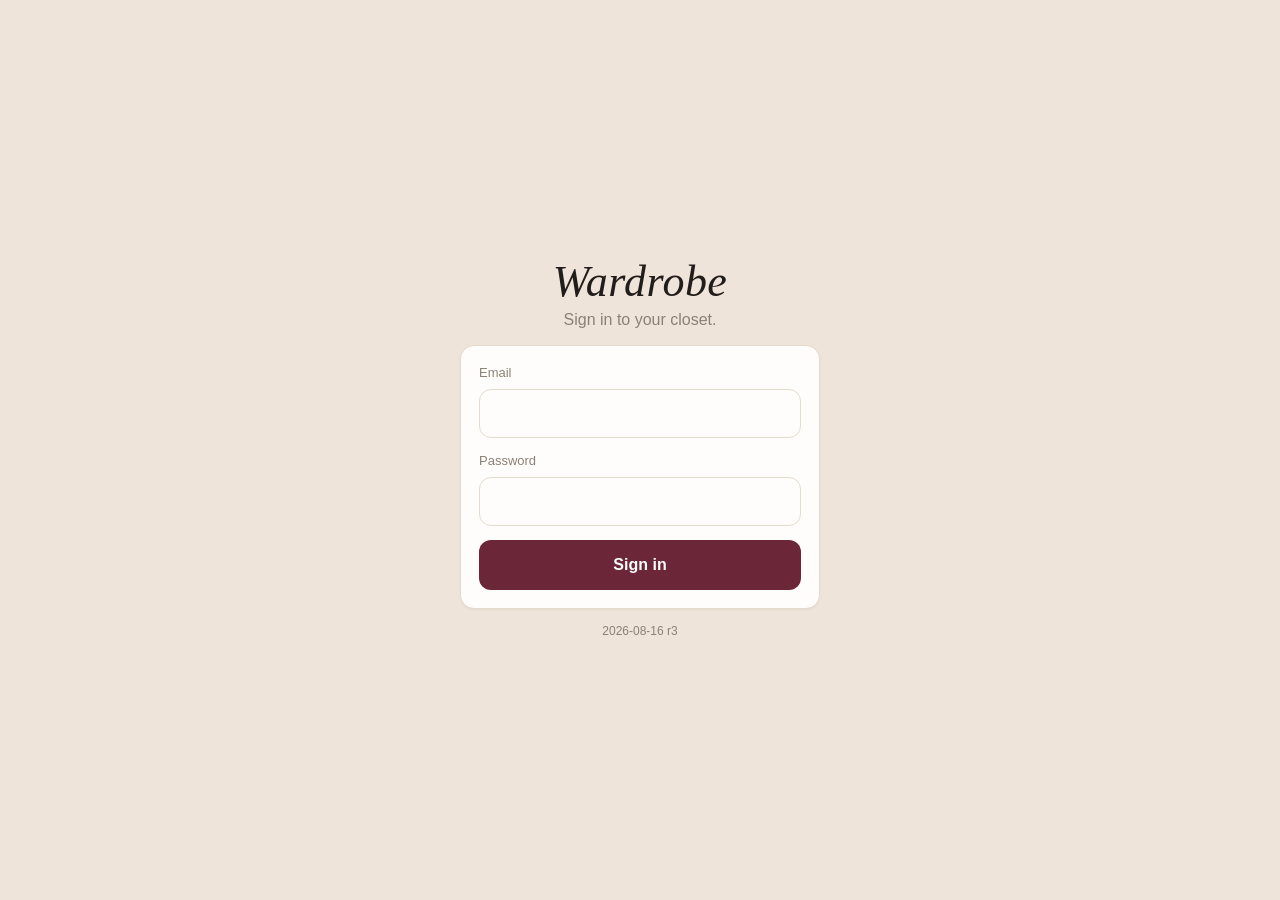
==== commit 05db2e24: "Remove the pack solver Her call, from the audit. It was switched off on 2026-08-10 r6 and kept whole" ====
--- a/index.html
+++ b/index.html
@@ -5,15 +5,15 @@
 <meta name="viewport" content="width=device-width, initial-scale=1, maximum-scale=1, user-scalable=no, viewport-fit=cover">
 <meta name="theme-color" content="#f8f4ee" media="(prefers-color-scheme: light)">
 <meta name="theme-color" content="#16130f" media="(prefers-color-scheme: dark)">
-<meta name="app-version" content="2026-08-16 r2">
+<meta name="app-version" content="2026-08-16 r3">
 <meta name="apple-mobile-web-app-capable" content="yes">
 <meta name="apple-mobile-web-app-status-bar-style" content="black-translucent">
 <meta name="apple-mobile-web-app-title" content="Wardrobe">
 <link rel="manifest" href="manifest.json">
-<link rel="apple-touch-icon" href="icon-180.png?v=2026-08-16r2">
+<link rel="apple-touch-icon" href="icon-180.png?v=2026-08-16r3">
 <link rel="icon" href="data:image/svg+xml,%3Csvg xmlns='http://www.w3.org/2000/svg' viewBox='0 0 32 32'%3E%3Crect width='32' height='32' rx='7' fill='%236b2737'/%3E%3Cg transform='translate(16 16.4) scale(0.62) translate(-12 -12)'%3E%3Cpath d='M8.2 2.4 3 5.6l2 4.4 2.2-1v12h9.6V9l2.2 1 2-4.4-5.2-3.2a3.3 3.3 0 0 1-7.6 0z' fill='none' stroke='%23fff' stroke-width='1.6' stroke-linejoin='round'/%3E%3C/g%3E%3C/svg%3E">
 <title>Wardrobe</title>
-<link rel="stylesheet" href="css/styles.css?v=2026-08-16r2">
+<link rel="stylesheet" href="css/styles.css?v=2026-08-16r3">
 </head>
 <body>
 
@@ -281,28 +281,28 @@
   <div class="sheet" id="fieldInner"></div>
 </div>
 
-<script src="js/01-config.js?v=2026-08-16r2"></script>
-<script src="js/02-api.js?v=2026-08-16r2"></script>
-<script src="js/03-state.js?v=2026-08-16r2"></script>
-<script src="js/04-laundry.js?v=2026-08-16r2"></script>
-<script src="js/05-dom.js?v=2026-08-16r2"></script>
-<script src="js/06-home.js?v=2026-08-16r2"></script>
-<script src="js/07-closet.js?v=2026-08-16r2"></script>
-<script src="js/08-trip-mode.js?v=2026-08-16r2"></script>
-<script src="js/09-item-detail.js?v=2026-08-16r2"></script>
-<script src="js/10-search.js?v=2026-08-16r2"></script>
-<script src="js/11-add-item.js?v=2026-08-16r2"></script>
-<script src="js/12-looks.js?v=2026-08-16r2"></script>
-<script src="js/13-grid-bar.js?v=2026-08-16r2"></script>
-<script src="js/14-calendar.js?v=2026-08-16r2"></script>
-<script src="js/15-stats.js?v=2026-08-16r2"></script>
-<script src="js/16-capsules.js?v=2026-08-16r2"></script>
-<script src="js/17-builder.js?v=2026-08-16r2"></script>
-<script src="js/18-weather.js?v=2026-08-16r2"></script>
-<script src="js/19-wiring.js?v=2026-08-16r2"></script>
-<script src="js/20-rack.js?v=2026-08-16r2"></script>
-<script src="js/21-pack.js?v=2026-08-16r2"></script>
-<script src="js/22-wear-detail.js?v=2026-08-16r2"></script>
-<script src="js/23-boot.js?v=2026-08-16r2"></script>
+<script src="js/01-config.js?v=2026-08-16r3"></script>
+<script src="js/02-api.js?v=2026-08-16r3"></script>
+<script src="js/03-state.js?v=2026-08-16r3"></script>
+<script src="js/04-laundry.js?v=2026-08-16r3"></script>
+<script src="js/05-dom.js?v=2026-08-16r3"></script>
+<script src="js/06-home.js?v=2026-08-16r3"></script>
+<script src="js/07-closet.js?v=2026-08-16r3"></script>
+<script src="js/08-trip-mode.js?v=2026-08-16r3"></script>
+<script src="js/09-item-detail.js?v=2026-08-16r3"></script>
+<script src="js/10-search.js?v=2026-08-16r3"></script>
+<script src="js/11-add-item.js?v=2026-08-16r3"></script>
+<script src="js/12-looks.js?v=2026-08-16r3"></script>
+<script src="js/13-grid-bar.js?v=2026-08-16r3"></script>
+<script src="js/14-calendar.js?v=2026-08-16r3"></script>
+<script src="js/15-stats.js?v=2026-08-16r3"></script>
+<script src="js/16-capsules.js?v=2026-08-16r3"></script>
+<script src="js/17-builder.js?v=2026-08-16r3"></script>
+<script src="js/18-weather.js?v=2026-08-16r3"></script>
+<script src="js/19-wiring.js?v=2026-08-16r3"></script>
+<script src="js/20-rack.js?v=2026-08-16r3"></script>
+<script src="js/21-trip.js?v=2026-08-16r3"></script>
+<script src="js/22-wear-detail.js?v=2026-08-16r3"></script>
+<script src="js/23-boot.js?v=2026-08-16r3"></script>
 </body>
 </html>
--- a/css/styles.css
+++ b/css/styles.css
@@ -569,13 +569,6 @@
   .lk-swipe-inner { position: relative; width: 100%; transition: transform .25s ease; background: var(--surface); }
 
   /* Pack: the outfit list, grouped by the buckets she declared. */
-  .pack-bucket-sum { margin: 10px 14px 4px; padding: 10px 12px; border-radius: 12px;
-    background: var(--panel); font-size: 13px; line-height: 1.5; color: var(--muted); }
-  .pack-bucket { margin: 12px 0 0; }
-  .pack-bucket-hd { padding: 6px 16px 4px; display: flex; flex-direction: column; gap: 2px; }
-  .pack-bucket-hd b { font-family: var(--serif); font-size: 17px; color: var(--ink); }
-  .pack-bucket-hd span { font-size: 12.5px; color: var(--muted); }
-  .pack-occ-when { display: block; padding: 0 12px 4px; font-size: 11.5px; color: var(--muted); }
 
   /* ---------- capsules ---------- */
   .cap-tabbar { display: flex; gap: 8px; padding: 10px 14px 0; }
@@ -1262,14 +1255,8 @@
     border: 1px solid var(--line); box-shadow: var(--shadow-sm); }
   .pack-occ.locked { border-color: var(--accent); }
   .pack-occ.gap { background: var(--bg2); }
-  .pack-occ-hd { display: flex; justify-content: space-between; align-items: baseline; gap: 8px; margin-bottom: 8px; }
-  .pack-occ-hd b { font-size: var(--fs-base); }
-  .pack-occ-hd span { font-size: var(--fs-xs); color: var(--muted); text-align: right; }
-  .pack-occ-gap { font-size: 13px; color: var(--muted); }
   /* The laundry flag on a day's own outfit. Muted, not alarming — it is a fact
      about the schedule, not an error, and on a long trip it may be the plan. */
-  .pack-occ-laun { font-size: 12px; color: var(--muted); margin-top: 8px;
-    padding: 6px 8px; background: var(--panel); border-radius: 8px; line-height: 1.35; }
   .pack-occ-acts { display: flex; gap: 6px; flex-wrap: wrap; margin-top: 8px; }
 
   /* The review, inline on the occasion card. ⚠️ The options row SCROLLS
@@ -1277,47 +1264,22 @@
      2–4 thumbs each will not fit a 390px column, and letting it wrap turns one
      comparison into a stack you can't compare at a glance. Comparing is the
      whole interaction. */
-  .pack-review { margin-top: 10px; padding-top: 10px; border-top: 1px solid var(--line); }
-  .pack-review-q { font-size: 13px; font-weight: 600; margin-bottom: 8px; }
-  .pack-review-opts { display: flex; gap: 8px; overflow-x: auto; padding-bottom: 4px;
-    -webkit-overflow-scrolling: touch; }
-  .pack-review-opt { flex: 0 0 auto; background: var(--panel); border: 1.5px solid var(--line);
-    border-radius: 12px; padding: 8px; min-width: 112px; max-width: 132px; text-align: center; cursor: pointer; }
   .pack-review-opt.on { border-color: var(--accent); background: var(--surface); }
-  .pack-review-opt:active { transform: scale(.97); }
-  .pack-review-thumbs { display: flex; gap: 3px; justify-content: center; margin-bottom: 6px; }
   /* A garment name can be long; two lines then an ellipsis keeps every option
      the same height so the row still reads as a comparison. */
-  .pack-review-lbl { font-size: 11.5px; color: var(--muted); line-height: 1.3;
-    display: -webkit-box; -webkit-line-clamp: 2; -webkit-box-orient: vertical;
-    overflow: hidden; }
   .pack-review-opt.on .pack-review-lbl { color: var(--accent); font-weight: 600; }
   /* Options that aren't in the bag yet. Dashed edge = "not packed", and the
      cost line states the weight so the trade is visible before she taps. */
   .pack-review-opt.beyond { border-style: dashed; }
-  .pack-review-cost { font-size: 10.5px; font-weight: 600; color: var(--accent); margin-top: 3px; }
-  .pack-review-more { display: flex; gap: 14px; margin-top: 8px; flex-wrap: wrap; }
   /* Why this card has one option and not three. Stated, not hidden — the card
      used to render nothing at all here, which read as the question failing. */
-  .pack-review-none { font-size: 11.5px; color: var(--muted); margin-top: 6px; line-height: 1.35; }
 
   /* The full-screen options list. A ROW per outfit rather than a horizontal
      strip: this screen exists because three chips on a card weren't enough
      room, so it spends the width on legibility — thumbs big enough to judge,
      names underneath, and a vertical list that scrolls the way every other
      list in the app does. */
-  .pack-opt-list { padding: 0 14px; }
-  .pack-opt-tile { display: block; width: 100%; text-align: left; margin: 0 0 8px;
-    padding: 10px; border-radius: 12px; background: var(--surface);
-    border: 1.5px solid var(--line); box-shadow: var(--shadow-sm); cursor: pointer; }
   .pack-opt-tile.on { border-color: var(--accent); }
-  .pack-opt-tile:active { transform: scale(.99); }
-  .pack-opt-thumbs { display: flex; gap: 6px; flex-wrap: wrap; }
-  .pack-opt-th { width: 58px; height: 58px; border-radius: 9px; background-color: var(--panel);
-    background-size: contain; background-position: center; background-repeat: no-repeat; }
-  .pack-opt-meta { margin-top: 7px; }
-  .pack-opt-names { font-size: 12.5px; color: var(--ink); line-height: 1.35; }
-  .pack-opt-cost { font-size: 11.5px; font-weight: 600; color: var(--muted); margin-top: 2px; }
 
   .pack-pieces { display: flex; gap: 6px; flex-wrap: wrap; }
   .pack-piece { background: none; border: 0; padding: 0; width: 62px; text-align: center; }
@@ -1326,38 +1288,19 @@
   .pack-pname { font-size: 10px; color: var(--muted); margin-top: 3px; line-height: 1.25;
     overflow: hidden; text-overflow: ellipsis; white-space: nowrap; }
 
-  .pack-bag { padding: 0 14px; }
-  .pack-grp { margin-top: 14px; }
-  .pack-grp-hd { display: flex; justify-content: space-between; align-items: baseline;
-    padding: 6px 2px; border-bottom: 1px solid var(--line); margin-bottom: 4px; }
   .pack-grp-hd .t { font-family: var(--serif); font-size: var(--fs-md); }
   .pack-grp-hd .n { font-size: var(--fs-sm); color: var(--muted); font-weight: 700; }
   /* The app's reason for a slot's number — she revises against this, so it sits
      directly under the dial rather than behind a disclosure. */
-  .pack-grp-why { font-size: 12.5px; color: var(--muted); padding: 2px 2px 6px; line-height: 1.35; }
-  .pack-subs { margin: 6px 0 2px; padding: 6px 10px; border-radius: 12px; background: var(--panel); }
-  .pack-bagrow { display: flex; align-items: center; gap: 10px; padding: 7px 2px; }
   .pack-bagrow.on { opacity: .55; }
   .pack-bagrow.muted .pack-bagname { color: var(--muted); }
   .pack-tick { width: 26px; height: 26px; flex: 0 0 26px; border-radius: 50%; border: 1.5px solid var(--line);
     background: var(--surface); color: var(--accent); font-size: 14px; font-weight: 700; line-height: 1; }
   .pack-bagrow.on .pack-tick { border-color: var(--accent); background: var(--accent); color: var(--on-accent); }
-  .pack-baginfo { flex: 1; min-width: 0; }
-  .pack-bagname { font-size: var(--fs-base); overflow: hidden; text-overflow: ellipsis; white-space: nowrap; }
-  .pack-bagwhy { font-size: var(--fs-xs); color: var(--muted); margin-top: 1px; }
   .pack-drop { width: 28px; height: 28px; flex: 0 0 28px; border: 0; background: none;
     color: var(--muted); font-size: 19px; line-height: 1; }
 
-  .pack-footer { padding: 18px 0 0; }
   .pack-chiprow { display: flex; gap: 6px; flex-wrap: wrap; }
-  .pack-mix { background: var(--bg2); border-radius: 12px; padding: 4px 10px; }
-  .pack-mixrow { display: flex; justify-content: space-between; padding: 5px 0; font-size: 13px; }
-  .pack-mixrow + .pack-mixrow { border-top: 1px solid var(--line); }
   .pack-anchor { display: flex; justify-content: space-between; align-items: center;
     padding: 7px 10px; margin-bottom: 6px; background: var(--bg2); border-radius: 10px; font-size: 13px; }
-  .pack-optrow { display: block; width: 100%; text-align: left; padding: 8px 14px; background: none;
-    border: 0; border-bottom: 1px solid var(--line); }
   .pack-optrow.on { background: var(--accent-soft); }
-  .pack-grade { margin: 12px 14px; padding: 12px; border-radius: 12px; background: var(--surface2);
-    border: 1px solid var(--line); font-size: 13px; line-height: 1.6; }
-  .pack-grade-hd { font-family: var(--serif); font-size: var(--fs-md); margin-bottom: 4px; }
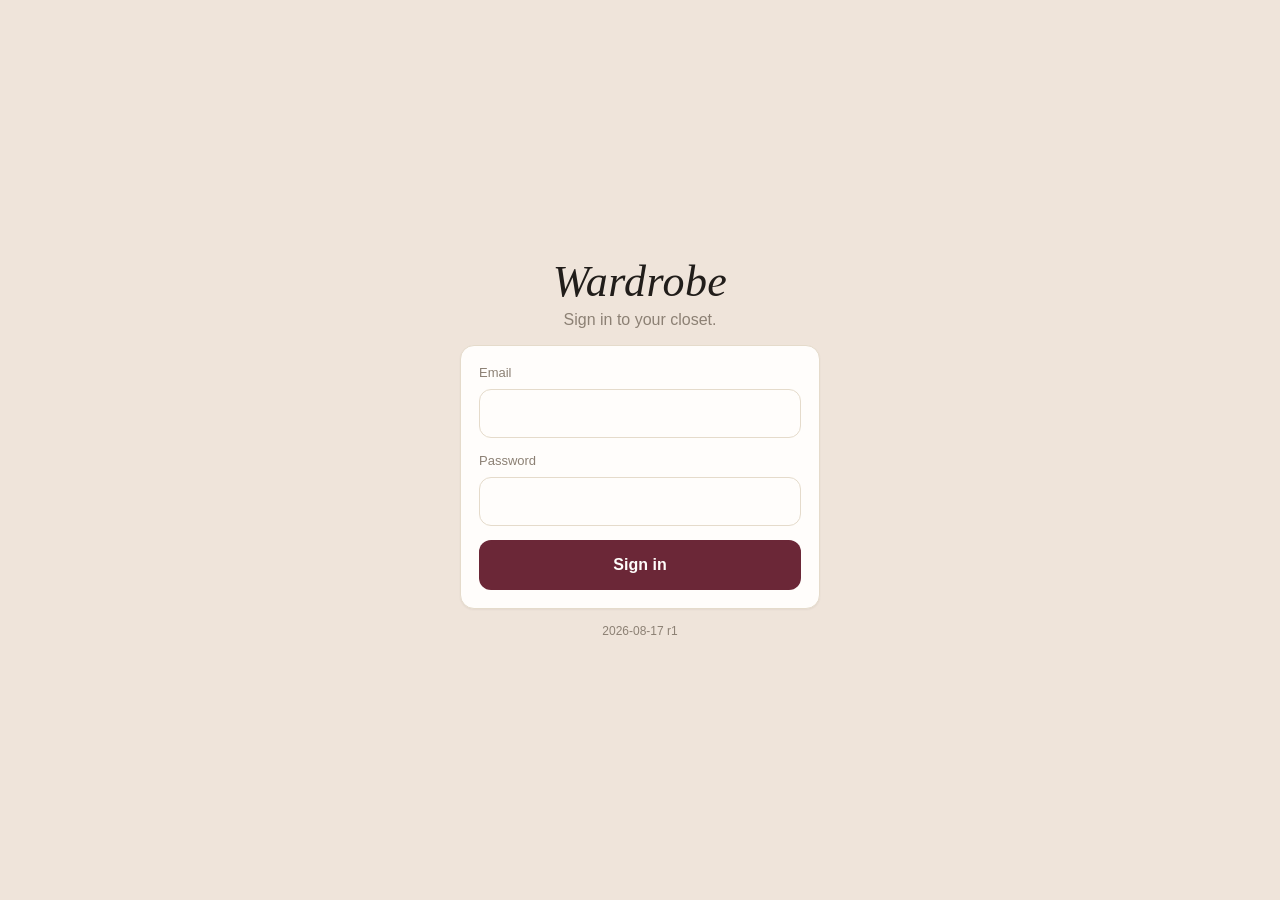
==== commit 172e12b4: "A trip wear counts for as much of the trip as you wore it ⚠️ HER CORRECTION, and the flat penalty wa" ====
--- a/index.html
+++ b/index.html
@@ -5,15 +5,15 @@
 <meta name="viewport" content="width=device-width, initial-scale=1, maximum-scale=1, user-scalable=no, viewport-fit=cover">
 <meta name="theme-color" content="#f8f4ee" media="(prefers-color-scheme: light)">
 <meta name="theme-color" content="#16130f" media="(prefers-color-scheme: dark)">
-<meta name="app-version" content="2026-08-16 r3">
+<meta name="app-version" content="2026-08-17 r1">
 <meta name="apple-mobile-web-app-capable" content="yes">
 <meta name="apple-mobile-web-app-status-bar-style" content="black-translucent">
 <meta name="apple-mobile-web-app-title" content="Wardrobe">
 <link rel="manifest" href="manifest.json">
-<link rel="apple-touch-icon" href="icon-180.png?v=2026-08-16r3">
+<link rel="apple-touch-icon" href="icon-180.png?v=2026-08-17r1">
 <link rel="icon" href="data:image/svg+xml,%3Csvg xmlns='http://www.w3.org/2000/svg' viewBox='0 0 32 32'%3E%3Crect width='32' height='32' rx='7' fill='%236b2737'/%3E%3Cg transform='translate(16 16.4) scale(0.62) translate(-12 -12)'%3E%3Cpath d='M8.2 2.4 3 5.6l2 4.4 2.2-1v12h9.6V9l2.2 1 2-4.4-5.2-3.2a3.3 3.3 0 0 1-7.6 0z' fill='none' stroke='%23fff' stroke-width='1.6' stroke-linejoin='round'/%3E%3C/g%3E%3C/svg%3E">
 <title>Wardrobe</title>
-<link rel="stylesheet" href="css/styles.css?v=2026-08-16r3">
+<link rel="stylesheet" href="css/styles.css?v=2026-08-17r1">
 </head>
 <body>
 
@@ -281,28 +281,28 @@
   <div class="sheet" id="fieldInner"></div>
 </div>
 
-<script src="js/01-config.js?v=2026-08-16r3"></script>
-<script src="js/02-api.js?v=2026-08-16r3"></script>
-<script src="js/03-state.js?v=2026-08-16r3"></script>
-<script src="js/04-laundry.js?v=2026-08-16r3"></script>
-<script src="js/05-dom.js?v=2026-08-16r3"></script>
-<script src="js/06-home.js?v=2026-08-16r3"></script>
-<script src="js/07-closet.js?v=2026-08-16r3"></script>
-<script src="js/08-trip-mode.js?v=2026-08-16r3"></script>
-<script src="js/09-item-detail.js?v=2026-08-16r3"></script>
-<script src="js/10-search.js?v=2026-08-16r3"></script>
-<script src="js/11-add-item.js?v=2026-08-16r3"></script>
-<script src="js/12-looks.js?v=2026-08-16r3"></script>
-<script src="js/13-grid-bar.js?v=2026-08-16r3"></script>
-<script src="js/14-calendar.js?v=2026-08-16r3"></script>
-<script src="js/15-stats.js?v=2026-08-16r3"></script>
-<script src="js/16-capsules.js?v=2026-08-16r3"></script>
-<script src="js/17-builder.js?v=2026-08-16r3"></script>
-<script src="js/18-weather.js?v=2026-08-16r3"></script>
-<script src="js/19-wiring.js?v=2026-08-16r3"></script>
-<script src="js/20-rack.js?v=2026-08-16r3"></script>
-<script src="js/21-trip.js?v=2026-08-16r3"></script>
-<script src="js/22-wear-detail.js?v=2026-08-16r3"></script>
-<script src="js/23-boot.js?v=2026-08-16r3"></script>
+<script src="js/01-config.js?v=2026-08-17r1"></script>
+<script src="js/02-api.js?v=2026-08-17r1"></script>
+<script src="js/03-state.js?v=2026-08-17r1"></script>
+<script src="js/04-laundry.js?v=2026-08-17r1"></script>
+<script src="js/05-dom.js?v=2026-08-17r1"></script>
+<script src="js/06-home.js?v=2026-08-17r1"></script>
+<script src="js/07-closet.js?v=2026-08-17r1"></script>
+<script src="js/08-trip-mode.js?v=2026-08-17r1"></script>
+<script src="js/09-item-detail.js?v=2026-08-17r1"></script>
+<script src="js/10-search.js?v=2026-08-17r1"></script>
+<script src="js/11-add-item.js?v=2026-08-17r1"></script>
+<script src="js/12-looks.js?v=2026-08-17r1"></script>
+<script src="js/13-grid-bar.js?v=2026-08-17r1"></script>
+<script src="js/14-calendar.js?v=2026-08-17r1"></script>
+<script src="js/15-stats.js?v=2026-08-17r1"></script>
+<script src="js/16-capsules.js?v=2026-08-17r1"></script>
+<script src="js/17-builder.js?v=2026-08-17r1"></script>
+<script src="js/18-weather.js?v=2026-08-17r1"></script>
+<script src="js/19-wiring.js?v=2026-08-17r1"></script>
+<script src="js/20-rack.js?v=2026-08-17r1"></script>
+<script src="js/21-trip.js?v=2026-08-17r1"></script>
+<script src="js/22-wear-detail.js?v=2026-08-17r1"></script>
+<script src="js/23-boot.js?v=2026-08-17r1"></script>
 </body>
 </html>
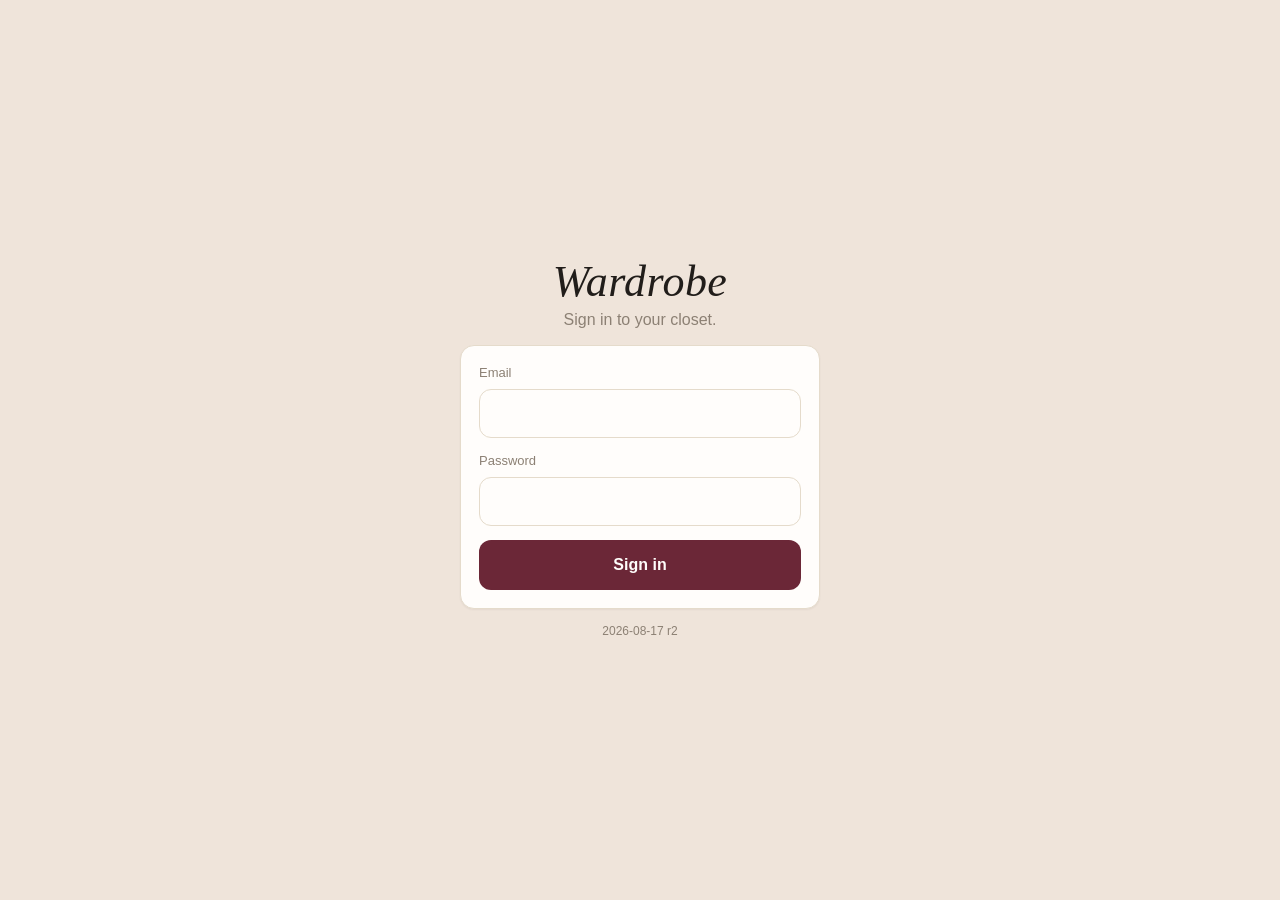
==== commit 70b8916a: "Delete the looks you never wore; the memory row was hidden in a fold TWO OF HER THREE ASKS. The thir" ====
--- a/index.html
+++ b/index.html
@@ -5,15 +5,15 @@
 <meta name="viewport" content="width=device-width, initial-scale=1, maximum-scale=1, user-scalable=no, viewport-fit=cover">
 <meta name="theme-color" content="#f8f4ee" media="(prefers-color-scheme: light)">
 <meta name="theme-color" content="#16130f" media="(prefers-color-scheme: dark)">
-<meta name="app-version" content="2026-08-17 r1">
+<meta name="app-version" content="2026-08-17 r2">
 <meta name="apple-mobile-web-app-capable" content="yes">
 <meta name="apple-mobile-web-app-status-bar-style" content="black-translucent">
 <meta name="apple-mobile-web-app-title" content="Wardrobe">
 <link rel="manifest" href="manifest.json">
-<link rel="apple-touch-icon" href="icon-180.png?v=2026-08-17r1">
+<link rel="apple-touch-icon" href="icon-180.png?v=2026-08-17r2">
 <link rel="icon" href="data:image/svg+xml,%3Csvg xmlns='http://www.w3.org/2000/svg' viewBox='0 0 32 32'%3E%3Crect width='32' height='32' rx='7' fill='%236b2737'/%3E%3Cg transform='translate(16 16.4) scale(0.62) translate(-12 -12)'%3E%3Cpath d='M8.2 2.4 3 5.6l2 4.4 2.2-1v12h9.6V9l2.2 1 2-4.4-5.2-3.2a3.3 3.3 0 0 1-7.6 0z' fill='none' stroke='%23fff' stroke-width='1.6' stroke-linejoin='round'/%3E%3C/g%3E%3C/svg%3E">
 <title>Wardrobe</title>
-<link rel="stylesheet" href="css/styles.css?v=2026-08-17r1">
+<link rel="stylesheet" href="css/styles.css?v=2026-08-17r2">
 </head>
 <body>
 
@@ -281,28 +281,28 @@
   <div class="sheet" id="fieldInner"></div>
 </div>
 
-<script src="js/01-config.js?v=2026-08-17r1"></script>
-<script src="js/02-api.js?v=2026-08-17r1"></script>
-<script src="js/03-state.js?v=2026-08-17r1"></script>
-<script src="js/04-laundry.js?v=2026-08-17r1"></script>
-<script src="js/05-dom.js?v=2026-08-17r1"></script>
-<script src="js/06-home.js?v=2026-08-17r1"></script>
-<script src="js/07-closet.js?v=2026-08-17r1"></script>
-<script src="js/08-trip-mode.js?v=2026-08-17r1"></script>
-<script src="js/09-item-detail.js?v=2026-08-17r1"></script>
-<script src="js/10-search.js?v=2026-08-17r1"></script>
-<script src="js/11-add-item.js?v=2026-08-17r1"></script>
-<script src="js/12-looks.js?v=2026-08-17r1"></script>
-<script src="js/13-grid-bar.js?v=2026-08-17r1"></script>
-<script src="js/14-calendar.js?v=2026-08-17r1"></script>
-<script src="js/15-stats.js?v=2026-08-17r1"></script>
-<script src="js/16-capsules.js?v=2026-08-17r1"></script>
-<script src="js/17-builder.js?v=2026-08-17r1"></script>
-<script src="js/18-weather.js?v=2026-08-17r1"></script>
-<script src="js/19-wiring.js?v=2026-08-17r1"></script>
-<script src="js/20-rack.js?v=2026-08-17r1"></script>
-<script src="js/21-trip.js?v=2026-08-17r1"></script>
-<script src="js/22-wear-detail.js?v=2026-08-17r1"></script>
-<script src="js/23-boot.js?v=2026-08-17r1"></script>
+<script src="js/01-config.js?v=2026-08-17r2"></script>
+<script src="js/02-api.js?v=2026-08-17r2"></script>
+<script src="js/03-state.js?v=2026-08-17r2"></script>
+<script src="js/04-laundry.js?v=2026-08-17r2"></script>
+<script src="js/05-dom.js?v=2026-08-17r2"></script>
+<script src="js/06-home.js?v=2026-08-17r2"></script>
+<script src="js/07-closet.js?v=2026-08-17r2"></script>
+<script src="js/08-trip-mode.js?v=2026-08-17r2"></script>
+<script src="js/09-item-detail.js?v=2026-08-17r2"></script>
+<script src="js/10-search.js?v=2026-08-17r2"></script>
+<script src="js/11-add-item.js?v=2026-08-17r2"></script>
+<script src="js/12-looks.js?v=2026-08-17r2"></script>
+<script src="js/13-grid-bar.js?v=2026-08-17r2"></script>
+<script src="js/14-calendar.js?v=2026-08-17r2"></script>
+<script src="js/15-stats.js?v=2026-08-17r2"></script>
+<script src="js/16-capsules.js?v=2026-08-17r2"></script>
+<script src="js/17-builder.js?v=2026-08-17r2"></script>
+<script src="js/18-weather.js?v=2026-08-17r2"></script>
+<script src="js/19-wiring.js?v=2026-08-17r2"></script>
+<script src="js/20-rack.js?v=2026-08-17r2"></script>
+<script src="js/21-trip.js?v=2026-08-17r2"></script>
+<script src="js/22-wear-detail.js?v=2026-08-17r2"></script>
+<script src="js/23-boot.js?v=2026-08-17r2"></script>
 </body>
 </html>
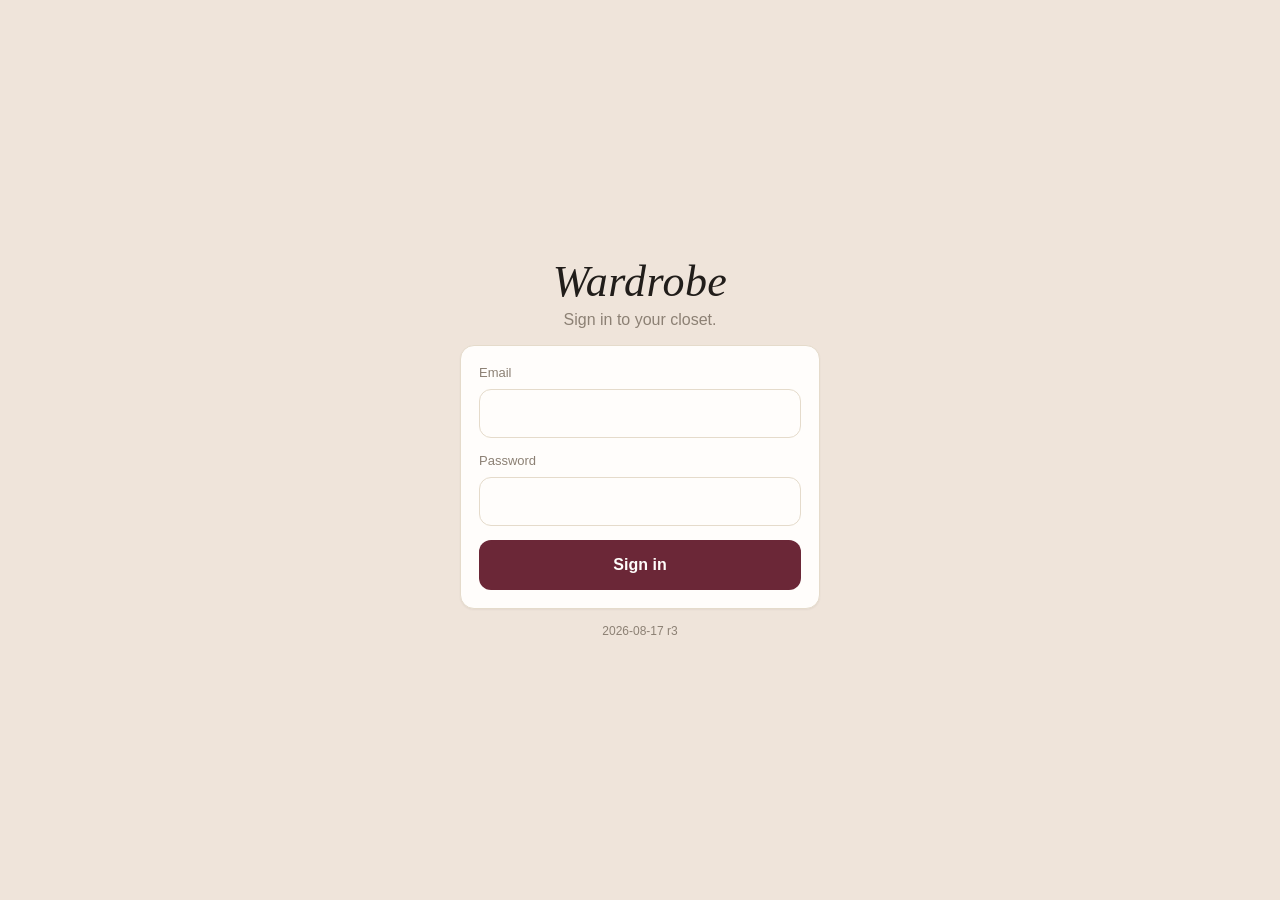
==== commit 993a0ecc: "The outfit suggester has a day Her report, asked which part of planning was wrong: "All of the above" ====
--- a/index.html
+++ b/index.html
@@ -5,15 +5,15 @@
 <meta name="viewport" content="width=device-width, initial-scale=1, maximum-scale=1, user-scalable=no, viewport-fit=cover">
 <meta name="theme-color" content="#f8f4ee" media="(prefers-color-scheme: light)">
 <meta name="theme-color" content="#16130f" media="(prefers-color-scheme: dark)">
-<meta name="app-version" content="2026-08-17 r2">
+<meta name="app-version" content="2026-08-17 r3">
 <meta name="apple-mobile-web-app-capable" content="yes">
 <meta name="apple-mobile-web-app-status-bar-style" content="black-translucent">
 <meta name="apple-mobile-web-app-title" content="Wardrobe">
 <link rel="manifest" href="manifest.json">
-<link rel="apple-touch-icon" href="icon-180.png?v=2026-08-17r2">
+<link rel="apple-touch-icon" href="icon-180.png?v=2026-08-17r3">
 <link rel="icon" href="data:image/svg+xml,%3Csvg xmlns='http://www.w3.org/2000/svg' viewBox='0 0 32 32'%3E%3Crect width='32' height='32' rx='7' fill='%236b2737'/%3E%3Cg transform='translate(16 16.4) scale(0.62) translate(-12 -12)'%3E%3Cpath d='M8.2 2.4 3 5.6l2 4.4 2.2-1v12h9.6V9l2.2 1 2-4.4-5.2-3.2a3.3 3.3 0 0 1-7.6 0z' fill='none' stroke='%23fff' stroke-width='1.6' stroke-linejoin='round'/%3E%3C/g%3E%3C/svg%3E">
 <title>Wardrobe</title>
-<link rel="stylesheet" href="css/styles.css?v=2026-08-17r2">
+<link rel="stylesheet" href="css/styles.css?v=2026-08-17r3">
 </head>
 <body>
 
@@ -281,28 +281,28 @@
   <div class="sheet" id="fieldInner"></div>
 </div>
 
-<script src="js/01-config.js?v=2026-08-17r2"></script>
-<script src="js/02-api.js?v=2026-08-17r2"></script>
-<script src="js/03-state.js?v=2026-08-17r2"></script>
-<script src="js/04-laundry.js?v=2026-08-17r2"></script>
-<script src="js/05-dom.js?v=2026-08-17r2"></script>
-<script src="js/06-home.js?v=2026-08-17r2"></script>
-<script src="js/07-closet.js?v=2026-08-17r2"></script>
-<script src="js/08-trip-mode.js?v=2026-08-17r2"></script>
-<script src="js/09-item-detail.js?v=2026-08-17r2"></script>
-<script src="js/10-search.js?v=2026-08-17r2"></script>
-<script src="js/11-add-item.js?v=2026-08-17r2"></script>
-<script src="js/12-looks.js?v=2026-08-17r2"></script>
-<script src="js/13-grid-bar.js?v=2026-08-17r2"></script>
-<script src="js/14-calendar.js?v=2026-08-17r2"></script>
-<script src="js/15-stats.js?v=2026-08-17r2"></script>
-<script src="js/16-capsules.js?v=2026-08-17r2"></script>
-<script src="js/17-builder.js?v=2026-08-17r2"></script>
-<script src="js/18-weather.js?v=2026-08-17r2"></script>
-<script src="js/19-wiring.js?v=2026-08-17r2"></script>
-<script src="js/20-rack.js?v=2026-08-17r2"></script>
-<script src="js/21-trip.js?v=2026-08-17r2"></script>
-<script src="js/22-wear-detail.js?v=2026-08-17r2"></script>
-<script src="js/23-boot.js?v=2026-08-17r2"></script>
+<script src="js/01-config.js?v=2026-08-17r3"></script>
+<script src="js/02-api.js?v=2026-08-17r3"></script>
+<script src="js/03-state.js?v=2026-08-17r3"></script>
+<script src="js/04-laundry.js?v=2026-08-17r3"></script>
+<script src="js/05-dom.js?v=2026-08-17r3"></script>
+<script src="js/06-home.js?v=2026-08-17r3"></script>
+<script src="js/07-closet.js?v=2026-08-17r3"></script>
+<script src="js/08-trip-mode.js?v=2026-08-17r3"></script>
+<script src="js/09-item-detail.js?v=2026-08-17r3"></script>
+<script src="js/10-search.js?v=2026-08-17r3"></script>
+<script src="js/11-add-item.js?v=2026-08-17r3"></script>
+<script src="js/12-looks.js?v=2026-08-17r3"></script>
+<script src="js/13-grid-bar.js?v=2026-08-17r3"></script>
+<script src="js/14-calendar.js?v=2026-08-17r3"></script>
+<script src="js/15-stats.js?v=2026-08-17r3"></script>
+<script src="js/16-capsules.js?v=2026-08-17r3"></script>
+<script src="js/17-builder.js?v=2026-08-17r3"></script>
+<script src="js/18-weather.js?v=2026-08-17r3"></script>
+<script src="js/19-wiring.js?v=2026-08-17r3"></script>
+<script src="js/20-rack.js?v=2026-08-17r3"></script>
+<script src="js/21-trip.js?v=2026-08-17r3"></script>
+<script src="js/22-wear-detail.js?v=2026-08-17r3"></script>
+<script src="js/23-boot.js?v=2026-08-17r3"></script>
 </body>
 </html>
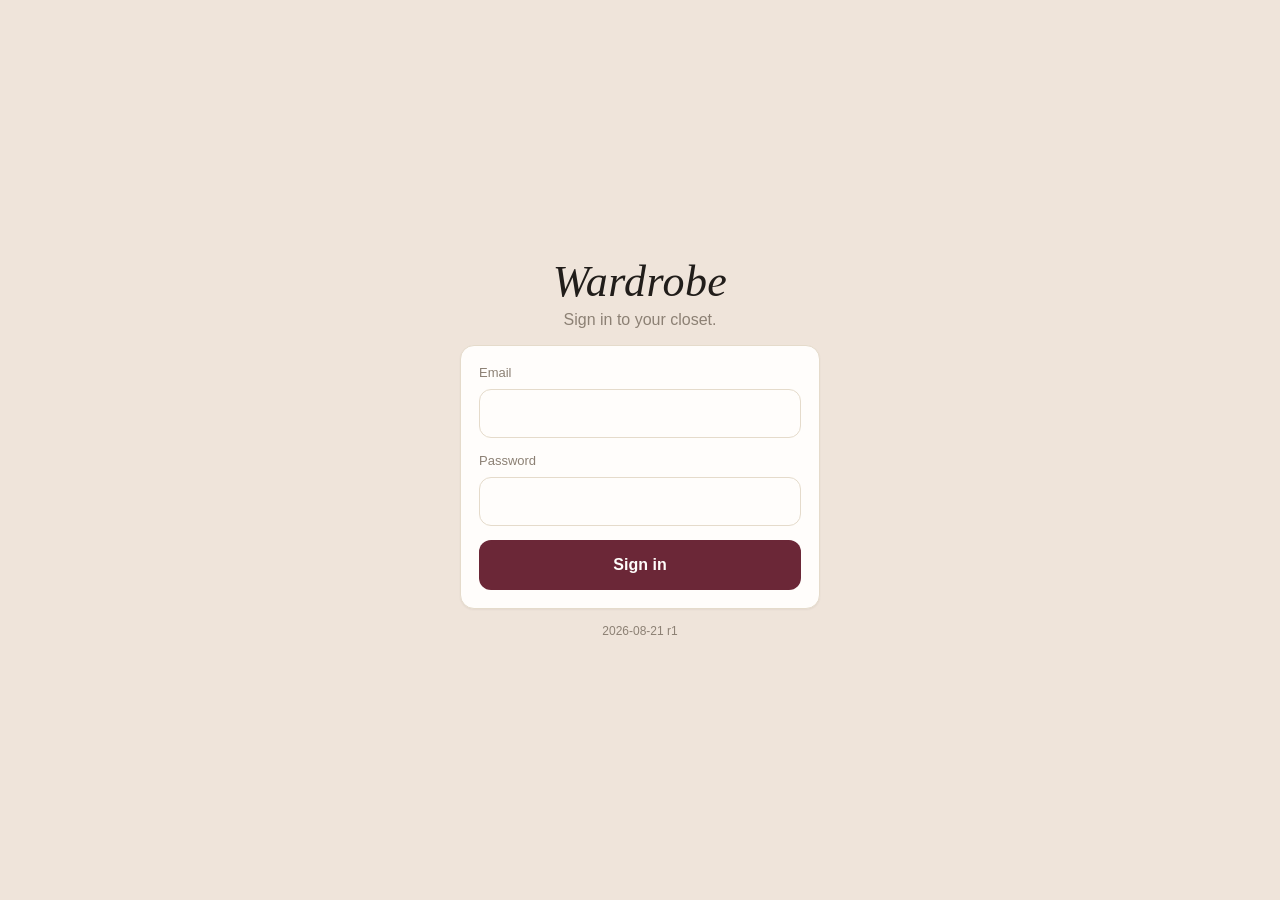
==== commit 0605aabc: "One arrangement, one clothing picker, and no more planning ahead Seven asks in one message.  The fre" ====
--- a/index.html
+++ b/index.html
@@ -5,15 +5,15 @@
 <meta name="viewport" content="width=device-width, initial-scale=1, maximum-scale=1, user-scalable=no, viewport-fit=cover">
 <meta name="theme-color" content="#f8f4ee" media="(prefers-color-scheme: light)">
 <meta name="theme-color" content="#16130f" media="(prefers-color-scheme: dark)">
-<meta name="app-version" content="2026-08-17 r3">
+<meta name="app-version" content="2026-08-21 r1">
 <meta name="apple-mobile-web-app-capable" content="yes">
 <meta name="apple-mobile-web-app-status-bar-style" content="black-translucent">
 <meta name="apple-mobile-web-app-title" content="Wardrobe">
 <link rel="manifest" href="manifest.json">
-<link rel="apple-touch-icon" href="icon-180.png?v=2026-08-17r3">
+<link rel="apple-touch-icon" href="icon-180.png?v=2026-08-21r1">
 <link rel="icon" href="data:image/svg+xml,%3Csvg xmlns='http://www.w3.org/2000/svg' viewBox='0 0 32 32'%3E%3Crect width='32' height='32' rx='7' fill='%236b2737'/%3E%3Cg transform='translate(16 16.4) scale(0.62) translate(-12 -12)'%3E%3Cpath d='M8.2 2.4 3 5.6l2 4.4 2.2-1v12h9.6V9l2.2 1 2-4.4-5.2-3.2a3.3 3.3 0 0 1-7.6 0z' fill='none' stroke='%23fff' stroke-width='1.6' stroke-linejoin='round'/%3E%3C/g%3E%3C/svg%3E">
 <title>Wardrobe</title>
-<link rel="stylesheet" href="css/styles.css?v=2026-08-17r3">
+<link rel="stylesheet" href="css/styles.css?v=2026-08-21r1">
 </head>
 <body>
 
@@ -89,11 +89,6 @@
       <div id="builderBody"></div>
     </section>
 
-    <!-- PLAN THE WEEK -->
-    <section class="screen" id="tab-week">
-      <div id="weekBody"></div>
-    </section>
-
     <!-- SETTINGS -->
     <section class="screen" id="tab-settings">
       <div id="settingsBody"></div>
@@ -281,28 +276,28 @@
   <div class="sheet" id="fieldInner"></div>
 </div>
 
-<script src="js/01-config.js?v=2026-08-17r3"></script>
-<script src="js/02-api.js?v=2026-08-17r3"></script>
-<script src="js/03-state.js?v=2026-08-17r3"></script>
-<script src="js/04-laundry.js?v=2026-08-17r3"></script>
-<script src="js/05-dom.js?v=2026-08-17r3"></script>
-<script src="js/06-home.js?v=2026-08-17r3"></script>
-<script src="js/07-closet.js?v=2026-08-17r3"></script>
-<script src="js/08-trip-mode.js?v=2026-08-17r3"></script>
-<script src="js/09-item-detail.js?v=2026-08-17r3"></script>
-<script src="js/10-search.js?v=2026-08-17r3"></script>
-<script src="js/11-add-item.js?v=2026-08-17r3"></script>
-<script src="js/12-looks.js?v=2026-08-17r3"></script>
-<script src="js/13-grid-bar.js?v=2026-08-17r3"></script>
-<script src="js/14-calendar.js?v=2026-08-17r3"></script>
-<script src="js/15-stats.js?v=2026-08-17r3"></script>
-<script src="js/16-capsules.js?v=2026-08-17r3"></script>
-<script src="js/17-builder.js?v=2026-08-17r3"></script>
-<script src="js/18-weather.js?v=2026-08-17r3"></script>
-<script src="js/19-wiring.js?v=2026-08-17r3"></script>
-<script src="js/20-rack.js?v=2026-08-17r3"></script>
-<script src="js/21-trip.js?v=2026-08-17r3"></script>
-<script src="js/22-wear-detail.js?v=2026-08-17r3"></script>
-<script src="js/23-boot.js?v=2026-08-17r3"></script>
+<script src="js/01-config.js?v=2026-08-21r1"></script>
+<script src="js/02-api.js?v=2026-08-21r1"></script>
+<script src="js/03-state.js?v=2026-08-21r1"></script>
+<script src="js/04-laundry.js?v=2026-08-21r1"></script>
+<script src="js/05-dom.js?v=2026-08-21r1"></script>
+<script src="js/06-home.js?v=2026-08-21r1"></script>
+<script src="js/07-closet.js?v=2026-08-21r1"></script>
+<script src="js/08-trip-mode.js?v=2026-08-21r1"></script>
+<script src="js/09-item-detail.js?v=2026-08-21r1"></script>
+<script src="js/10-search.js?v=2026-08-21r1"></script>
+<script src="js/11-add-item.js?v=2026-08-21r1"></script>
+<script src="js/12-looks.js?v=2026-08-21r1"></script>
+<script src="js/13-grid-bar.js?v=2026-08-21r1"></script>
+<script src="js/14-calendar.js?v=2026-08-21r1"></script>
+<script src="js/15-stats.js?v=2026-08-21r1"></script>
+<script src="js/16-capsules.js?v=2026-08-21r1"></script>
+<script src="js/17-builder.js?v=2026-08-21r1"></script>
+<script src="js/18-weather.js?v=2026-08-21r1"></script>
+<script src="js/19-wiring.js?v=2026-08-21r1"></script>
+<script src="js/20-rack.js?v=2026-08-21r1"></script>
+<script src="js/21-trip.js?v=2026-08-21r1"></script>
+<script src="js/22-wear-detail.js?v=2026-08-21r1"></script>
+<script src="js/23-boot.js?v=2026-08-21r1"></script>
 </body>
 </html>
--- a/css/styles.css
+++ b/css/styles.css
@@ -201,47 +201,6 @@
   @keyframes screenIn { from { opacity: 0; transform: translateY(4px); } to { opacity: 1; transform: none; } }
 
   /* ---------- home launcher ---------- */
-  .launch {
-    display: grid; grid-template-columns: 1fr 1fr; gap: 16px;
-    padding: 24px 18px 8px;
-  }
-  .tile {
-    display: flex; flex-direction: column; align-items: center; justify-content: center;
-    gap: 12px; padding: 26px 14px; border-radius: var(--radius);
-    background: var(--surface); border: 1px solid var(--line);
-    box-shadow: 0 1px 2px rgba(33,29,26,.05);
-    transition: transform .08s ease, background .12s ease;
-  }
-  .tile:active { transform: scale(.97); background: var(--accent-soft); }
-  .tile svg { width: 46px; height: 46px; stroke: var(--accent); stroke-width: 1.6; fill: none; }
-  .tile .tlabel { font-size: 14.5px; font-weight: 600; letter-spacing: .01em; }
-  .tile .tsub { font-size: 12px; color: var(--muted); margin-top: -6px; }
-  .tile.wide { grid-column: 1 / -1; }
-  /* Home nav strip (2026-08-14) — replaces the .launch grid, which duplicated
-     the tab bar for 533px. One scrollable row; the count is the only thing the
-     tiles carried that the tab bar doesn't. .launch/.tile stay defined: the
-     builder and Add screens still use tile styling, and keeping them makes the
-     grid a one-line revert if she wants it back. */
-  .hnav {
-    display: flex; gap: 8px; padding: 14px 16px 4px;
-    overflow-x: auto; scrollbar-width: none; -webkit-overflow-scrolling: touch;
-    /* The row is wider than the phone by design. Without this the last chip is
-       sliced clean in half at the edge, which reads as a broken layout rather
-       than as "there is more this way" (seen 2026-08-14 r2). Masked rather than
-       painted so it works on both themes with no literal colour. */
-    -webkit-mask-image: linear-gradient(to right, #000 calc(100% - 28px), transparent);
-    mask-image: linear-gradient(to right, #000 calc(100% - 28px), transparent);
-  }
-  .hnav::-webkit-scrollbar { display: none; }
-  .hnav-chip {
-    display: inline-flex; align-items: center; gap: 6px; flex: 0 0 auto;
-    padding: 8px 13px; border-radius: 999px;
-    background: var(--surface); border: 1px solid var(--line);
-    font-size: 13.5px; color: var(--ink); white-space: nowrap;
-    transition: transform .08s ease, background .12s ease;
-  }
-  .hnav-chip:active { transform: scale(.97); background: var(--accent-soft); }
-  .hnav-chip b { font-weight: 600; color: var(--muted); font-variant-numeric: tabular-nums; }
   /* One piece's controls are ONE cluster (2026-08-14 r2). Rendered as loose
      chips at a 1px gap they read as three separate buttons, and the conditional
      ✕ looked like it belonged to whatever chip it happened to wrap next to. */
@@ -1050,10 +1009,6 @@
     overflow: hidden; text-overflow: ellipsis; white-space: nowrap; }
   .ometa { font-size: 12px; color: var(--muted); margin-top: -3px; }
   /* looks detail */
-  .lk-hero { display: grid; grid-template-columns: repeat(2, 1fr); gap: 10px; padding: 10px 16px 4px; }
-  .lk-hero.solo { grid-template-columns: 1fr; max-width: 280px; margin: 0 auto; }
-  .lk-heropiece { width: 100%; height: 150px; background: var(--surface) center/contain no-repeat; }
-  .lk-heropiece.span2 { grid-column: span 2; }
   .lk-chip { display: inline-block; padding: 4px 11px; border: 1px solid var(--line); border-radius: 999px; font-size: 12.5px; color: var(--ink); }
   /* look hero rendered from a saved canvas layout */
   .lk-canvas { position: relative; width: 100%; max-width: 360px; margin: 6px auto 4px; aspect-ratio: 3 / 4;
@@ -1113,14 +1068,10 @@
   .bCanvas { position: relative; width: 100%; max-width: 380px; margin: 0 auto; aspect-ratio: 3 / 4;
     background: var(--panel); border-radius: 14px; touch-action: none; overflow: hidden;
     box-shadow: inset 0 0 0 1px var(--line); }
+  /* No cursor, no touch-action, no resize handle: the arrangement is derived and
+     the preview is not draggable (2026-08-21). */
   .bpiece { position: absolute; aspect-ratio: 1 / 1; transform: translate(-50%, -50%);
-    background: center/contain no-repeat; touch-action: none; cursor: grab; }
-  .bpiece.sel { outline: 1.5px solid var(--accent); outline-offset: 2px; border-radius: 4px; }
-  .bp-handle { position: absolute; right: -11px; bottom: -11px; width: 26px; height: 26px;
-    border-radius: 50%; background: var(--accent); display: none; align-items: center;
-    justify-content: center; cursor: nwse-resize; box-shadow: 0 1px 4px rgba(0,0,0,.25); }
-  .bpiece.sel .bp-handle { display: flex; }
-  .bp-handle svg { width: 14px; height: 14px; stroke: var(--on-accent); stroke-width: 2.4; fill: none; }
+    background: center/contain no-repeat; pointer-events: none; }
   .bld-empty { position: absolute; inset: 0; display: flex; flex-direction: column; align-items: center;
     justify-content: center; gap: 8px; color: var(--muted); font-size: 14px; pointer-events: none; }
   .bld-empty svg { width: 40px; height: 40px; stroke: #c9beae; stroke-width: 1.3; fill: none; }
@@ -1129,11 +1080,20 @@
     background: var(--surface); font-size: 14.5px; font-weight: 600; color: var(--ink); display: flex;
     align-items: center; justify-content: center; gap: 7px; }
   .bld-actions .btn-ghost svg { width: 18px; height: 18px; stroke: currentColor; stroke-width: 2; fill: none; }
-  .bld-sel-bar { display: flex; gap: 8px; justify-content: center; max-width: 380px; margin: 12px auto 0; }
-  .bld-sel-bar button { padding: 9px 14px; border: 1px solid var(--line); border-radius: 999px;
-    background: var(--surface); font-size: 13px; color: var(--ink); display: flex; align-items: center; gap: 6px; }
-  .bld-sel-bar button.danger { color: var(--danger); }
-  .bld-sel-bar button svg { width: 15px; height: 15px; stroke: currentColor; stroke-width: 1.9; fill: none; }
+  /* One row per piece, replacing the selection bar. ⚠️ .bld-pthumb is its OWN
+     fixed size — never wrap a .cthumb in a narrower box and expect it to shrink
+     (Known gotchas). */
+  .bld-pieces { max-width: 380px; margin: 14px auto 0; border-top: 1px solid var(--line); }
+  .bld-prow { display: flex; align-items: center; gap: 6px; border-bottom: 1px solid var(--line); }
+  .bld-pmain { flex: 1; min-width: 0; display: flex; align-items: center; gap: 10px;
+    text-align: left; padding: 8px 0; }
+  .bld-pthumb { width: 38px; height: 38px; flex: none; border-radius: 8px;
+    background: var(--panel) center/contain no-repeat; }
+  .bld-pname { flex: 1; min-width: 0; font-size: 14px; overflow: hidden;
+    text-overflow: ellipsis; white-space: nowrap; }
+  .bld-pslot { flex: none; font-size: 12px; color: var(--muted); }
+  .bld-pdrop { flex: none; width: 36px; height: 36px; border-radius: 50%;
+    color: var(--muted); font-size: 15px; }
   .bld-hint { text-align: center; color: var(--muted); font-size: 12.5px; margin-top: 14px; }
 
   /* ===== CALENDAR ===== */
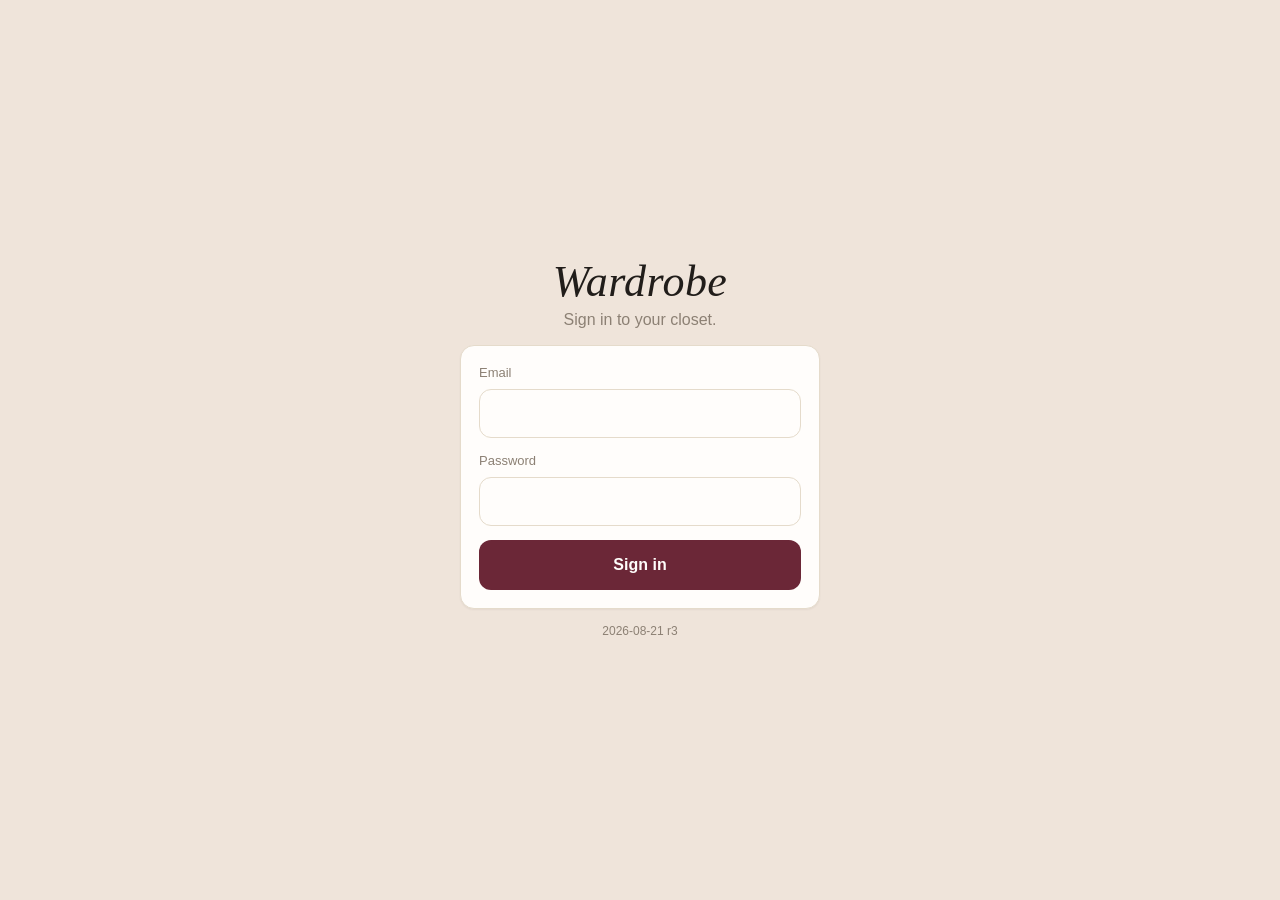
==== commit 1e639657: "Fix the suggester overlap, and let it be told what to put on the bottom Two reports off r1.  The ove" ====
--- a/index.html
+++ b/index.html
@@ -5,15 +5,15 @@
 <meta name="viewport" content="width=device-width, initial-scale=1, maximum-scale=1, user-scalable=no, viewport-fit=cover">
 <meta name="theme-color" content="#f8f4ee" media="(prefers-color-scheme: light)">
 <meta name="theme-color" content="#16130f" media="(prefers-color-scheme: dark)">
-<meta name="app-version" content="2026-08-21 r1">
+<meta name="app-version" content="2026-08-21 r3">
 <meta name="apple-mobile-web-app-capable" content="yes">
 <meta name="apple-mobile-web-app-status-bar-style" content="black-translucent">
 <meta name="apple-mobile-web-app-title" content="Wardrobe">
 <link rel="manifest" href="manifest.json">
-<link rel="apple-touch-icon" href="icon-180.png?v=2026-08-21r1">
+<link rel="apple-touch-icon" href="icon-180.png?v=2026-08-21r3">
 <link rel="icon" href="data:image/svg+xml,%3Csvg xmlns='http://www.w3.org/2000/svg' viewBox='0 0 32 32'%3E%3Crect width='32' height='32' rx='7' fill='%236b2737'/%3E%3Cg transform='translate(16 16.4) scale(0.62) translate(-12 -12)'%3E%3Cpath d='M8.2 2.4 3 5.6l2 4.4 2.2-1v12h9.6V9l2.2 1 2-4.4-5.2-3.2a3.3 3.3 0 0 1-7.6 0z' fill='none' stroke='%23fff' stroke-width='1.6' stroke-linejoin='round'/%3E%3C/g%3E%3C/svg%3E">
 <title>Wardrobe</title>
-<link rel="stylesheet" href="css/styles.css?v=2026-08-21r1">
+<link rel="stylesheet" href="css/styles.css?v=2026-08-21r3">
 </head>
 <body>
 
@@ -276,28 +276,28 @@
   <div class="sheet" id="fieldInner"></div>
 </div>
 
-<script src="js/01-config.js?v=2026-08-21r1"></script>
-<script src="js/02-api.js?v=2026-08-21r1"></script>
-<script src="js/03-state.js?v=2026-08-21r1"></script>
-<script src="js/04-laundry.js?v=2026-08-21r1"></script>
-<script src="js/05-dom.js?v=2026-08-21r1"></script>
-<script src="js/06-home.js?v=2026-08-21r1"></script>
-<script src="js/07-closet.js?v=2026-08-21r1"></script>
-<script src="js/08-trip-mode.js?v=2026-08-21r1"></script>
-<script src="js/09-item-detail.js?v=2026-08-21r1"></script>
-<script src="js/10-search.js?v=2026-08-21r1"></script>
-<script src="js/11-add-item.js?v=2026-08-21r1"></script>
-<script src="js/12-looks.js?v=2026-08-21r1"></script>
-<script src="js/13-grid-bar.js?v=2026-08-21r1"></script>
-<script src="js/14-calendar.js?v=2026-08-21r1"></script>
-<script src="js/15-stats.js?v=2026-08-21r1"></script>
-<script src="js/16-capsules.js?v=2026-08-21r1"></script>
-<script src="js/17-builder.js?v=2026-08-21r1"></script>
-<script src="js/18-weather.js?v=2026-08-21r1"></script>
-<script src="js/19-wiring.js?v=2026-08-21r1"></script>
-<script src="js/20-rack.js?v=2026-08-21r1"></script>
-<script src="js/21-trip.js?v=2026-08-21r1"></script>
-<script src="js/22-wear-detail.js?v=2026-08-21r1"></script>
-<script src="js/23-boot.js?v=2026-08-21r1"></script>
+<script src="js/01-config.js?v=2026-08-21r3"></script>
+<script src="js/02-api.js?v=2026-08-21r3"></script>
+<script src="js/03-state.js?v=2026-08-21r3"></script>
+<script src="js/04-laundry.js?v=2026-08-21r3"></script>
+<script src="js/05-dom.js?v=2026-08-21r3"></script>
+<script src="js/06-home.js?v=2026-08-21r3"></script>
+<script src="js/07-closet.js?v=2026-08-21r3"></script>
+<script src="js/08-trip-mode.js?v=2026-08-21r3"></script>
+<script src="js/09-item-detail.js?v=2026-08-21r3"></script>
+<script src="js/10-search.js?v=2026-08-21r3"></script>
+<script src="js/11-add-item.js?v=2026-08-21r3"></script>
+<script src="js/12-looks.js?v=2026-08-21r3"></script>
+<script src="js/13-grid-bar.js?v=2026-08-21r3"></script>
+<script src="js/14-calendar.js?v=2026-08-21r3"></script>
+<script src="js/15-stats.js?v=2026-08-21r3"></script>
+<script src="js/16-capsules.js?v=2026-08-21r3"></script>
+<script src="js/17-builder.js?v=2026-08-21r3"></script>
+<script src="js/18-weather.js?v=2026-08-21r3"></script>
+<script src="js/19-wiring.js?v=2026-08-21r3"></script>
+<script src="js/20-rack.js?v=2026-08-21r3"></script>
+<script src="js/21-trip.js?v=2026-08-21r3"></script>
+<script src="js/22-wear-detail.js?v=2026-08-21r3"></script>
+<script src="js/23-boot.js?v=2026-08-21r3"></script>
 </body>
 </html>
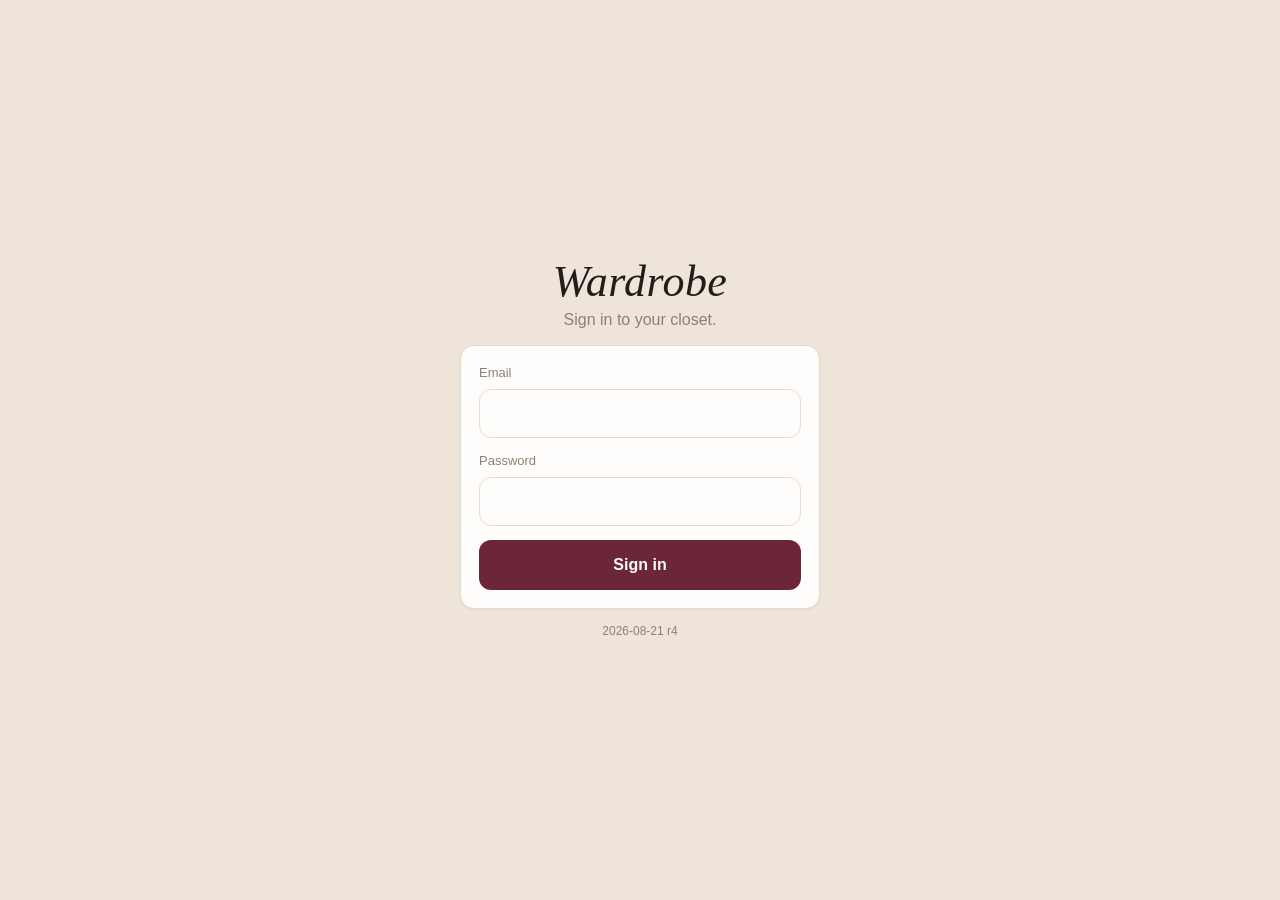
==== commit bd1e133e: "Report cards were still listing clothes she'd archived Her report: Report cards > Brands > Madewell " ====
--- a/index.html
+++ b/index.html
@@ -5,15 +5,15 @@
 <meta name="viewport" content="width=device-width, initial-scale=1, maximum-scale=1, user-scalable=no, viewport-fit=cover">
 <meta name="theme-color" content="#f8f4ee" media="(prefers-color-scheme: light)">
 <meta name="theme-color" content="#16130f" media="(prefers-color-scheme: dark)">
-<meta name="app-version" content="2026-08-21 r3">
+<meta name="app-version" content="2026-08-21 r4">
 <meta name="apple-mobile-web-app-capable" content="yes">
 <meta name="apple-mobile-web-app-status-bar-style" content="black-translucent">
 <meta name="apple-mobile-web-app-title" content="Wardrobe">
 <link rel="manifest" href="manifest.json">
-<link rel="apple-touch-icon" href="icon-180.png?v=2026-08-21r3">
+<link rel="apple-touch-icon" href="icon-180.png?v=2026-08-21r4">
 <link rel="icon" href="data:image/svg+xml,%3Csvg xmlns='http://www.w3.org/2000/svg' viewBox='0 0 32 32'%3E%3Crect width='32' height='32' rx='7' fill='%236b2737'/%3E%3Cg transform='translate(16 16.4) scale(0.62) translate(-12 -12)'%3E%3Cpath d='M8.2 2.4 3 5.6l2 4.4 2.2-1v12h9.6V9l2.2 1 2-4.4-5.2-3.2a3.3 3.3 0 0 1-7.6 0z' fill='none' stroke='%23fff' stroke-width='1.6' stroke-linejoin='round'/%3E%3C/g%3E%3C/svg%3E">
 <title>Wardrobe</title>
-<link rel="stylesheet" href="css/styles.css?v=2026-08-21r3">
+<link rel="stylesheet" href="css/styles.css?v=2026-08-21r4">
 </head>
 <body>
 
@@ -276,28 +276,28 @@
   <div class="sheet" id="fieldInner"></div>
 </div>
 
-<script src="js/01-config.js?v=2026-08-21r3"></script>
-<script src="js/02-api.js?v=2026-08-21r3"></script>
-<script src="js/03-state.js?v=2026-08-21r3"></script>
-<script src="js/04-laundry.js?v=2026-08-21r3"></script>
-<script src="js/05-dom.js?v=2026-08-21r3"></script>
-<script src="js/06-home.js?v=2026-08-21r3"></script>
-<script src="js/07-closet.js?v=2026-08-21r3"></script>
-<script src="js/08-trip-mode.js?v=2026-08-21r3"></script>
-<script src="js/09-item-detail.js?v=2026-08-21r3"></script>
-<script src="js/10-search.js?v=2026-08-21r3"></script>
-<script src="js/11-add-item.js?v=2026-08-21r3"></script>
-<script src="js/12-looks.js?v=2026-08-21r3"></script>
-<script src="js/13-grid-bar.js?v=2026-08-21r3"></script>
-<script src="js/14-calendar.js?v=2026-08-21r3"></script>
-<script src="js/15-stats.js?v=2026-08-21r3"></script>
-<script src="js/16-capsules.js?v=2026-08-21r3"></script>
-<script src="js/17-builder.js?v=2026-08-21r3"></script>
-<script src="js/18-weather.js?v=2026-08-21r3"></script>
-<script src="js/19-wiring.js?v=2026-08-21r3"></script>
-<script src="js/20-rack.js?v=2026-08-21r3"></script>
-<script src="js/21-trip.js?v=2026-08-21r3"></script>
-<script src="js/22-wear-detail.js?v=2026-08-21r3"></script>
-<script src="js/23-boot.js?v=2026-08-21r3"></script>
+<script src="js/01-config.js?v=2026-08-21r4"></script>
+<script src="js/02-api.js?v=2026-08-21r4"></script>
+<script src="js/03-state.js?v=2026-08-21r4"></script>
+<script src="js/04-laundry.js?v=2026-08-21r4"></script>
+<script src="js/05-dom.js?v=2026-08-21r4"></script>
+<script src="js/06-home.js?v=2026-08-21r4"></script>
+<script src="js/07-closet.js?v=2026-08-21r4"></script>
+<script src="js/08-trip-mode.js?v=2026-08-21r4"></script>
+<script src="js/09-item-detail.js?v=2026-08-21r4"></script>
+<script src="js/10-search.js?v=2026-08-21r4"></script>
+<script src="js/11-add-item.js?v=2026-08-21r4"></script>
+<script src="js/12-looks.js?v=2026-08-21r4"></script>
+<script src="js/13-grid-bar.js?v=2026-08-21r4"></script>
+<script src="js/14-calendar.js?v=2026-08-21r4"></script>
+<script src="js/15-stats.js?v=2026-08-21r4"></script>
+<script src="js/16-capsules.js?v=2026-08-21r4"></script>
+<script src="js/17-builder.js?v=2026-08-21r4"></script>
+<script src="js/18-weather.js?v=2026-08-21r4"></script>
+<script src="js/19-wiring.js?v=2026-08-21r4"></script>
+<script src="js/20-rack.js?v=2026-08-21r4"></script>
+<script src="js/21-trip.js?v=2026-08-21r4"></script>
+<script src="js/22-wear-detail.js?v=2026-08-21r4"></script>
+<script src="js/23-boot.js?v=2026-08-21r4"></script>
 </body>
 </html>
